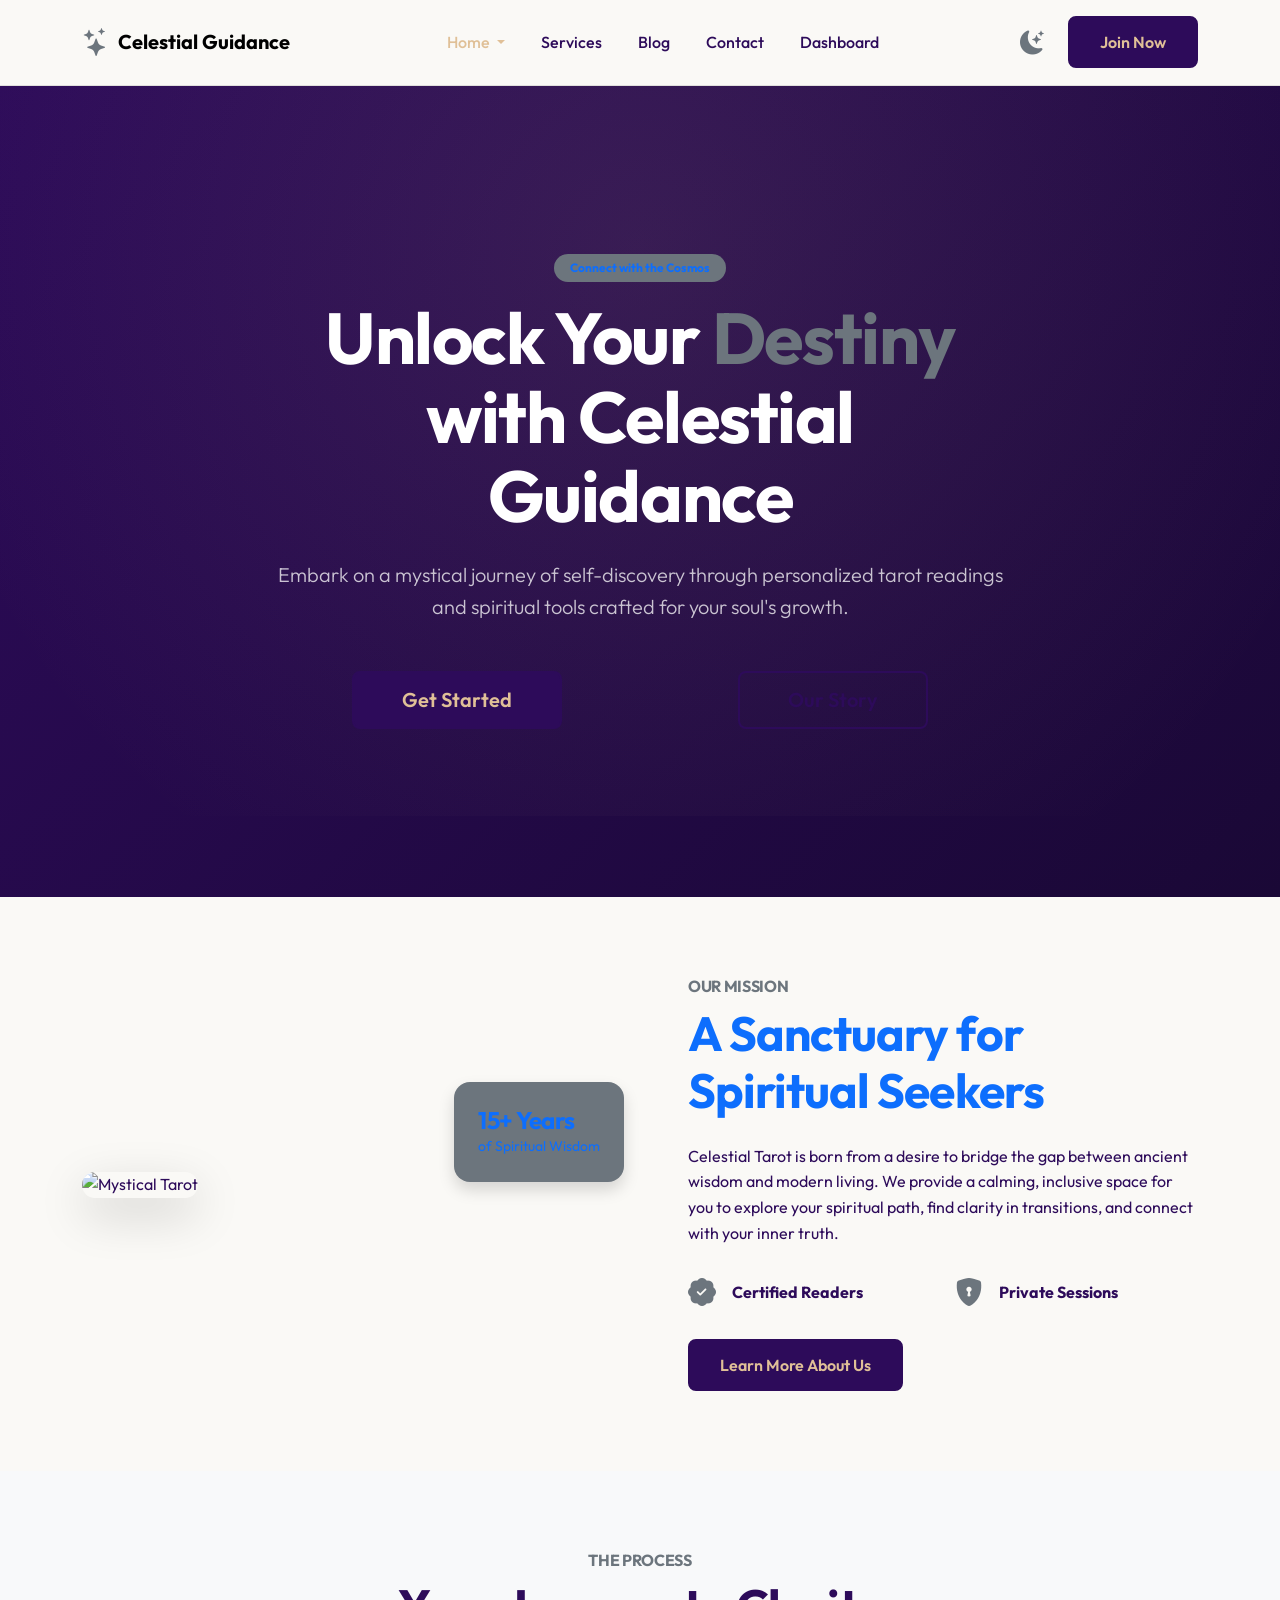
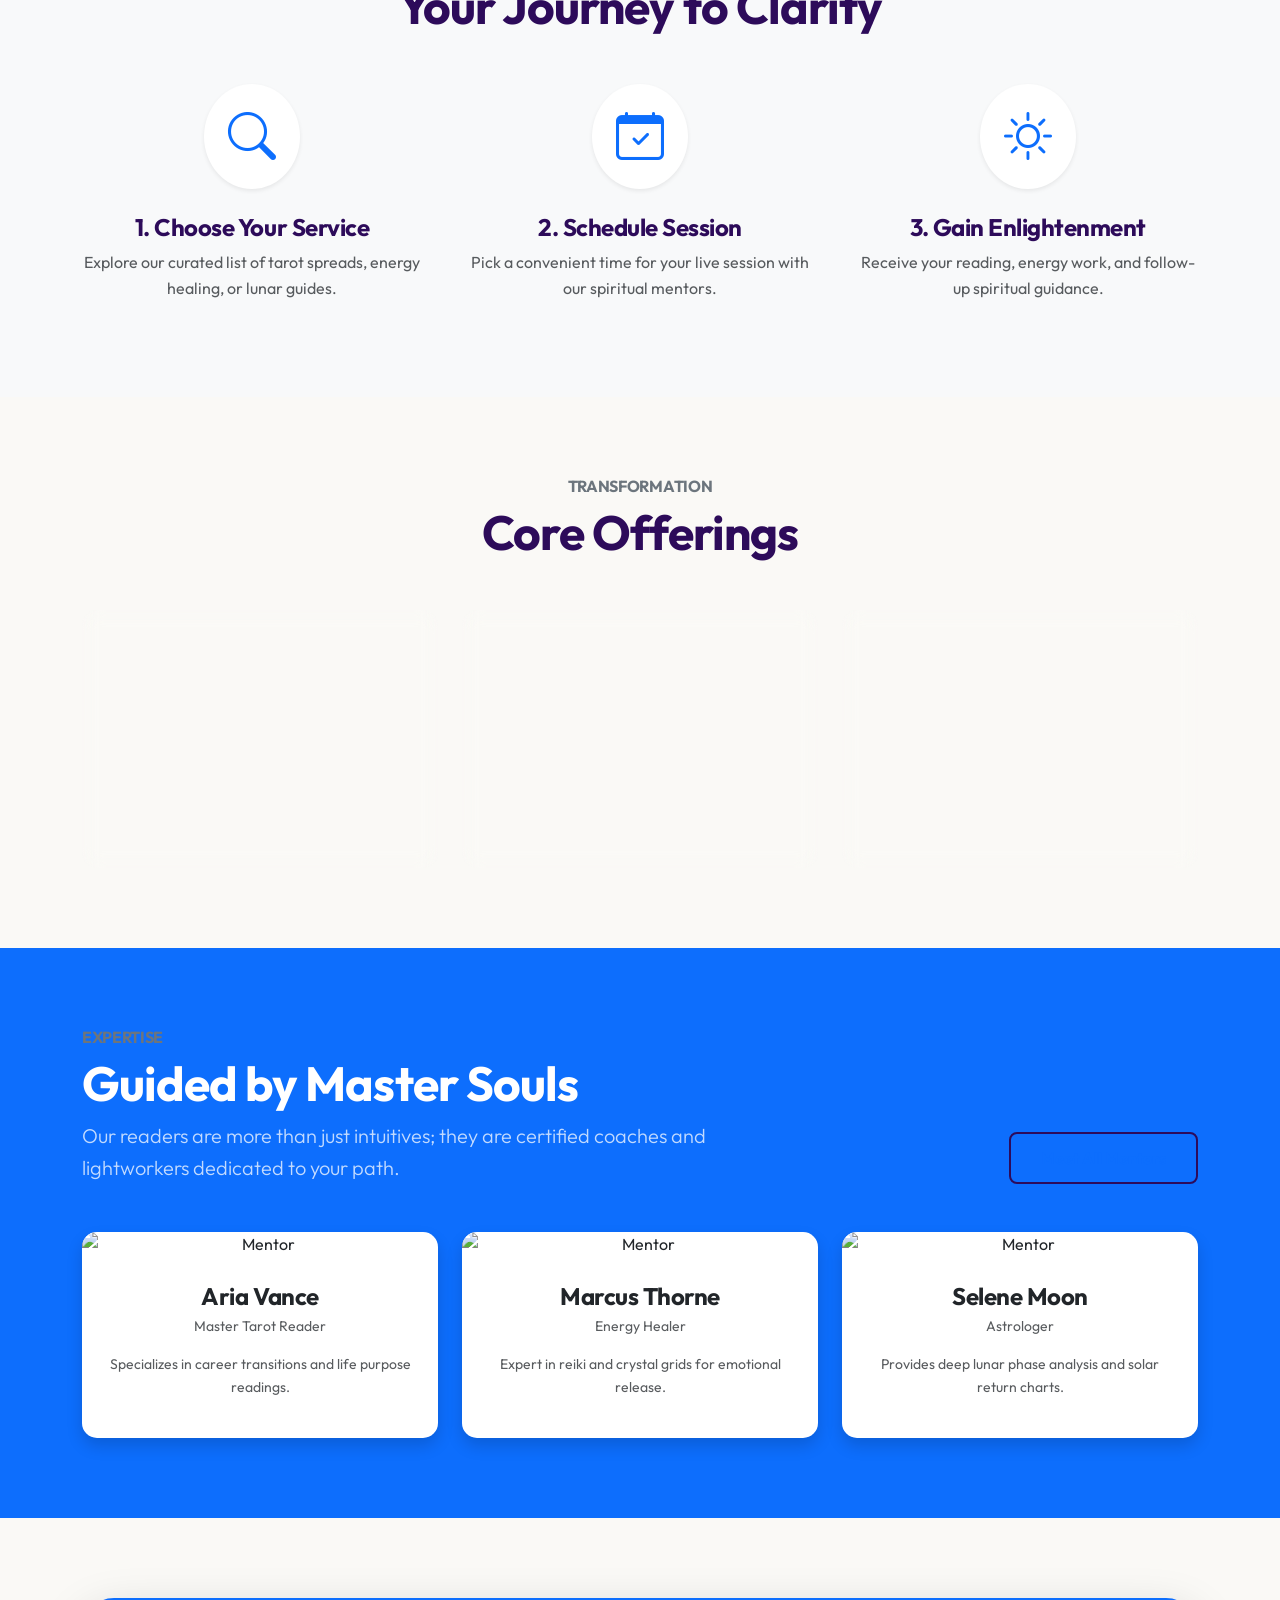
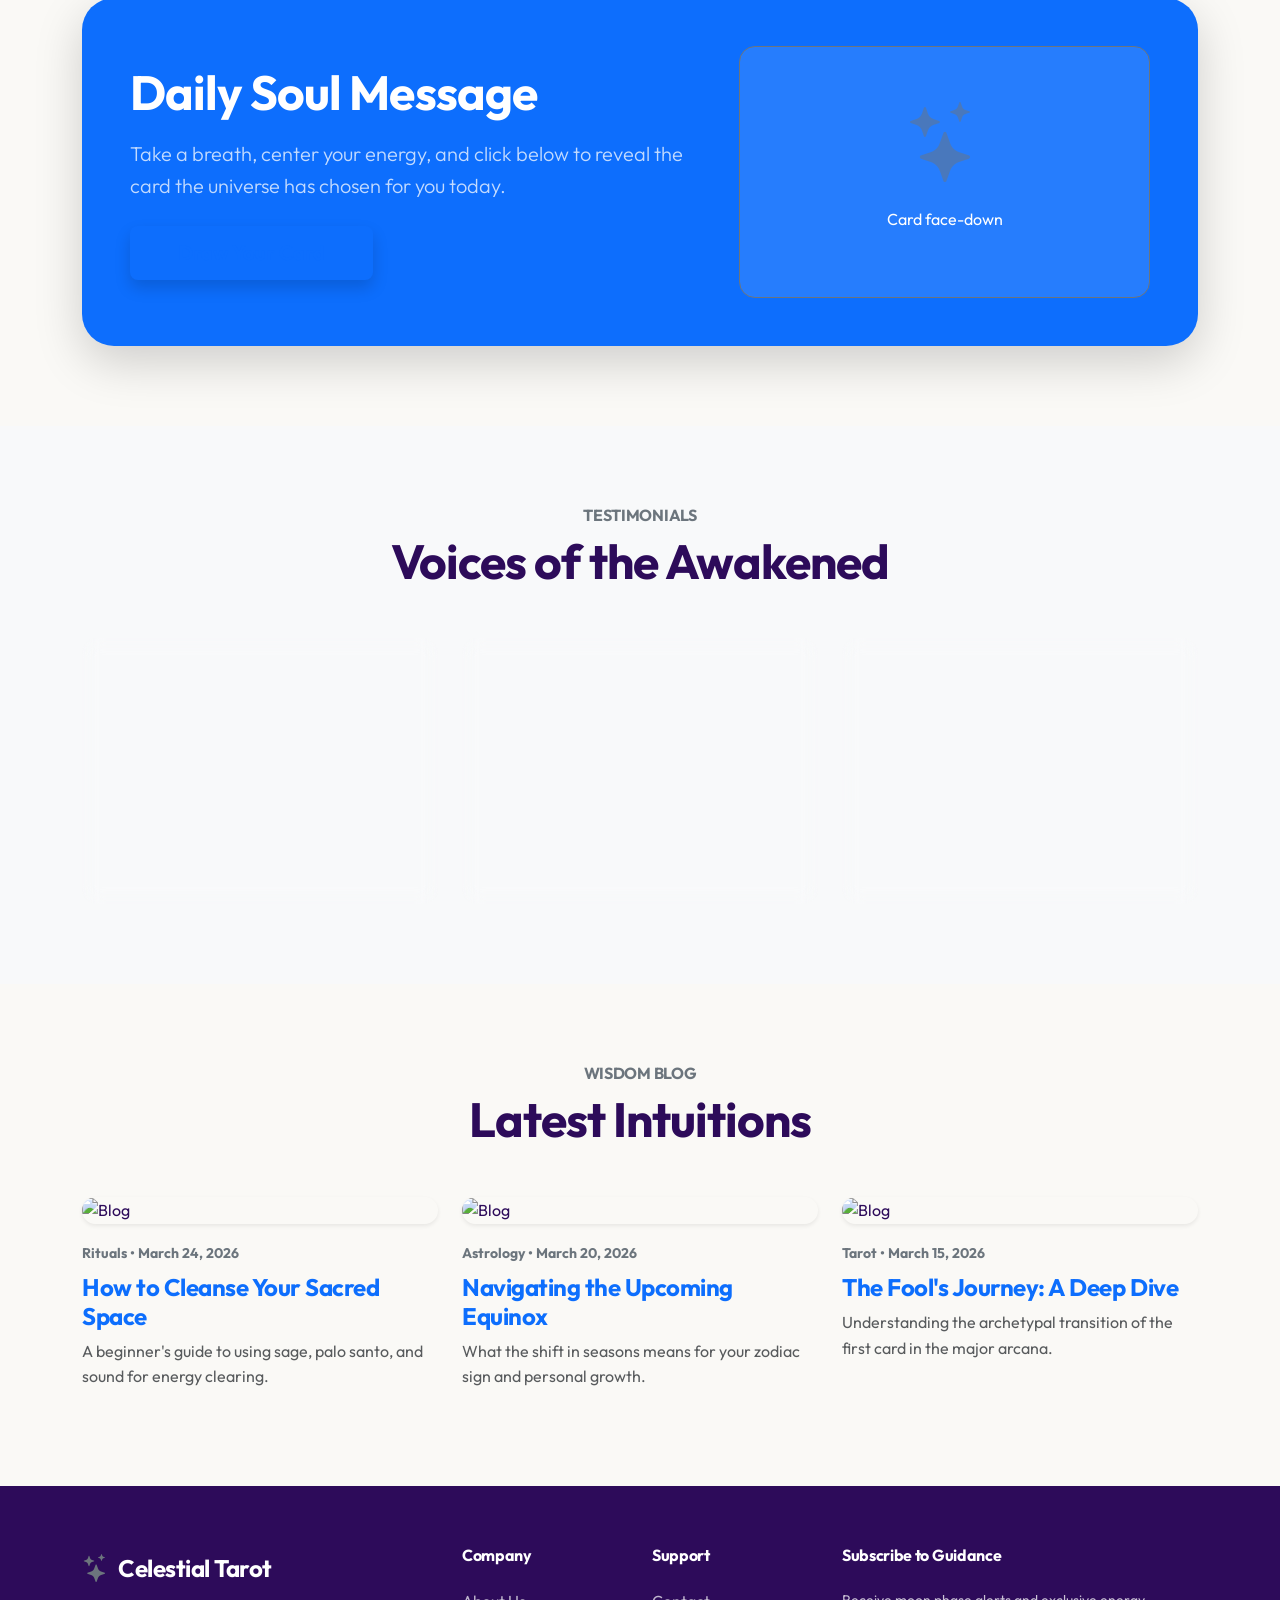
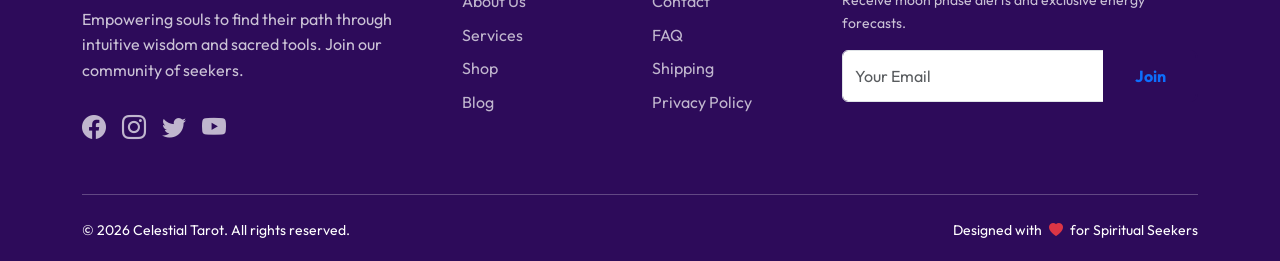
==== index.html @ 3e5c3dc2 "Create Contact and Blog pages with professional content and imagery; update global navigation" ====
<!DOCTYPE html>
<html lang="en">
<head>
    <meta charset="UTF-8">
    <meta name="viewport" content="width=device-width, initial-scale=1.0">
    <title>Tarot & Spiritual Guidance | Mystical Connection</title>
    <!-- Bootstrap 5 CSS -->
    <link href="https://cdn.jsdelivr.net/npm/bootstrap@5.3.0/dist/css/bootstrap.min.css" rel="stylesheet">
    <!-- Bootstrap Icons -->
    <link rel="stylesheet" href="https://cdn.jsdelivr.net/npm/bootstrap-icons@1.11.1/font/bootstrap-icons.css">
    <!-- Google Fonts -->
    <link href="https://fonts.googleapis.com/css2?family=Outfit:wght@300;400;600;700&display=swap" rel="stylesheet">
    <!-- Custom CSS -->
    <link rel="stylesheet" href="assets/css/style.css">
</head>
<body>

    <!-- Header / Navbar -->
    <nav class="navbar navbar-expand-lg sticky-top">
        <div class="container">
            <a class="navbar-brand d-flex align-items-center" href="index.html">
                <i class="bi bi-stars me-2 fs-3 text-secondary"></i>
                <span class="fw-bold">Celestial Guidance</span>
            </a>
            
            <div class="d-flex align-items-center d-lg-none">
                <div class="theme-toggle me-3" id="theme-toggle">
                    <i class="bi bi-moon-stars-fill text-secondary"></i>
                </div>
                <button class="navbar-toggler" type="button" data-bs-toggle="offcanvas" data-bs-target="#offcanvasNavbar">
                    <span class="navbar-toggler-icon"></span>
                </button>
            </div>

            <div class="collapse navbar-collapse" id="navbarNav">
                <ul class="navbar-nav mx-auto">
                    <li class="nav-item dropdown">
                        <a class="nav-link dropdown-toggle active" href="#" role="button" data-bs-toggle="dropdown" aria-expanded="false">
                            Home
                        </a>
                        <ul class="dropdown-menu border-0 shadow-sm glass-card">
                            <li><a class="dropdown-item" href="index.html">Classic Version</a></li>
                            <li><a class="dropdown-item" href="index2.html">Premium Version</a></li>
                        </ul>
                    </li>
                    <li class="nav-item"><a class="nav-link" href="services.html">Services</a></li>
                    <li class="nav-item"><a class="nav-link" href="blog.html">Blog</a></li>
                    <li class="nav-item"><a class="nav-link" href="contact.html">Contact</a></li>
                    <li class="nav-item"><a class="nav-link" href="dashboard.html">Dashboard</a></li>
                </ul>
                <div class="d-flex align-items-center">
                    <div class="theme-toggle me-4 d-none d-lg-block" id="theme-toggle-desktop">
                        <i class="bi bi-moon-stars-fill text-secondary"></i>
                    </div>
                    <a href="signup.html" class="btn btn-primary">Join Now</a>
                </div>
            </div>
        </div>
    </nav>

    <!-- Mobile Offcanvas Menu -->
    <div class="offcanvas offcanvas-end" tabindex="-1" id="offcanvasNavbar">
        <div class="offcanvas-header">
            <h5 class="offcanvas-title">Menu</h5>
            <button type="button" class="btn-close" data-bs-dismiss="offcanvas"></button>
        </div>
        <div class="offcanvas-body">
            <ul class="navbar-nav justify-content-end flex-grow-1 pe-3">
                <li class="nav-item dropdown">
                    <a class="nav-link dropdown-toggle active" href="#" role="button" data-bs-toggle="dropdown" aria-expanded="false">
                        Home
                    </a>
                    <ul class="dropdown-menu border-0 shadow-sm glass-card">
                        <li><a class="dropdown-item" href="index.html">Home 1 - Tarot</a></li>
                        <li><a class="dropdown-item" href="index2.html">Home 2 - Astrology</a></li>
                    </ul>
                </li>
                <li class="nav-item"><a class="nav-link" href="services.html">Services</a></li>
                <li class="nav-item"><a class="nav-link" href="#shop">Shop</a></li>
                <li class="nav-item"><a class="nav-link" href="#about">About</a></li>
                <li class="nav-item"><a class="nav-link" href="#contact">Contact</a></li>
            </ul>
            <div class="d-grid gap-2 mt-4">
                <a href="login.html" class="btn btn-outline-primary">Login</a>
                <a href="signup.html" class="btn btn-primary">Signup</a>
            </div>
        </div>
    </div>

    <!-- Hero Section -->
    <header class="hero-section d-flex align-items-center justify-content-center text-center">
        <div class="container py-5">
            <div class="row justify-content-center">
                <div class="col-lg-8 animate-fade-in">
                    <span class="badge bg-secondary text-primary mb-3 px-3 py-2 rounded-pill fw-bold">Connect with the Cosmos</span>
                    <h1 class="display-1 fw-bold mb-4">Unlock Your <span class="text-secondary">Destiny</span> with Celestial Guidance</h1>
                    <p class="lead mb-5 opacity-75">Embark on a mystical journey of self-discovery through personalized tarot readings and spiritual tools crafted for your soul's growth.</p>
                    <div class="d-flex justify-content-center gap-3">
                        <a href="services.html" class="btn btn-primary btn-lg px-5">Get Started</a>
                        <a href="#about" class="btn btn-secondary btn-lg px-5">Our Story</a>
                    </div>
                </div>
            </div>
        </div>
    </header>

    <!-- About Section -->
    <section class="section-padding" id="about">
        <div class="container">
            <div class="row align-items-center">
                <div class="col-lg-6 mb-4 mb-lg-0 position-relative">
                    <img src="https://images.unsplash.com/photo-1590076215667-873d3950b7fd?q=80&w=1000&auto=format&fit=crop" class="img-fluid rounded-4 shadow-lg" alt="Mystical Tarot">
                    <div class="position-absolute bottom-0 end-0 bg-secondary p-4 rounded-4 m-3 shadow d-none d-md-block text-primary">
                        <h4 class="fw-bold mb-0">15+ Years</h4>
                        <p class="small mb-0">of Spiritual Wisdom</p>
                    </div>
                </div>
                <div class="col-lg-6 ps-lg-5">
                    <h6 class="text-secondary fw-bold text-uppercase mb-2">Our Mission</h6>
                    <h2 class="display-5 fw-bold mb-4 text-primary">A Sanctuary for Spiritual Seekers</h2>
                    <p class="mb-4">Celestial Tarot is born from a desire to bridge the gap between ancient wisdom and modern living. We provide a calming, inclusive space for you to explore your spiritual path, find clarity in transitions, and connect with your inner truth.</p>
                    <div class="row g-4 mb-4">
                        <div class="col-6">
                            <div class="d-flex align-items-center">
                                <i class="bi bi-patch-check-fill text-secondary fs-3 me-3"></i>
                                <span class="fw-bold">Certified Readers</span>
                            </div>
                        </div>
                        <div class="col-6">
                            <div class="d-flex align-items-center">
                                <i class="bi bi-shield-lock-fill text-secondary fs-3 me-3"></i>
                                <span class="fw-bold">Private Sessions</span>
                            </div>
                        </div>
                    </div>
                    <a href="#about" class="btn btn-primary">Learn More About Us</a>
                </div>
            </div>
        </div>
    </section>

    <!-- How It Works Section -->
    <section class="section-padding bg-light">
        <div class="container">
            <div class="text-center mb-5">
                <h6 class="text-secondary fw-bold text-uppercase mb-2">The Process</h6>
                <h2 class="display-5 fw-bold">Your Journey to Clarity</h2>
            </div>
            <div class="row g-5">
                <div class="col-md-4 text-center">
                    <div class="mb-4 d-inline-block p-4 bg-white rounded-circle shadow-sm">
                        <i class="bi bi-search display-5 text-primary"></i>
                    </div>
                    <h4 class="fw-bold">1. Choose Your Service</h4>
                    <p class="text-muted">Explore our curated list of tarot spreads, energy healing, or lunar guides.</p>
                </div>
                <div class="col-md-4 text-center">
                    <div class="mb-4 d-inline-block p-4 bg-white rounded-circle shadow-sm">
                        <i class="bi bi-calendar-check display-5 text-primary"></i>
                    </div>
                    <h4 class="fw-bold">2. Schedule Session</h4>
                    <p class="text-muted">Pick a convenient time for your live session with our spiritual mentors.</p>
                </div>
                <div class="col-md-4 text-center">
                    <div class="mb-4 d-inline-block p-4 bg-white rounded-circle shadow-sm">
                        <i class="bi bi-brightness-high display-5 text-primary"></i>
                    </div>
                    <h4 class="fw-bold">3. Gain Enlightenment</h4>
                    <p class="text-muted">Receive your reading, energy work, and follow-up spiritual guidance.</p>
                </div>
            </div>
        </div>
    </section>

    <!-- Service Highlights -->
    <section class="section-padding">
        <div class="container text-center">
            <h6 class="text-secondary fw-bold text-uppercase mb-2">Transformation</h6>
            <h2 class="display-5 fw-bold mb-5">Core Offerings</h2>
            <div class="row g-4 text-start">
                <div class="col-md-4">
                    <div class="card h-100 p-4 border-0 shadow-sm glass-card">
                        <i class="bi bi-journal-text fs-1 text-secondary mb-3"></i>
                        <h4 class="fw-bold">Intuitive Tarot</h4>
                        <p class="opacity-75">Connect with your subconscious through card archetypes and intuitive hits.</p>
                        <a href="services.html" class="text-primary fw-bold text-decoration-none mt-auto">Book Now <i class="bi bi-arrow-right"></i></a>
                    </div>
                </div>
                <div class="col-md-4">
                    <div class="card h-100 p-4 border-0 shadow-sm glass-card">
                        <i class="bi bi-lightning-charge fs-1 text-secondary mb-3"></i>
                        <h4 class="fw-bold">Energy Healing</h4>
                        <p class="opacity-75">Restore balance and harmony to your aura with remote reiki and healing.</p>
                        <a href="services.html" class="text-primary fw-bold text-decoration-none mt-auto">Explore <i class="bi bi-arrow-right"></i></a>
                    </div>
                </div>
                <div class="col-md-4">
                    <div class="card h-100 p-4 border-0 shadow-sm glass-card">
                        <i class="bi bi-moon fs-1 text-secondary mb-3"></i>
                        <h4 class="fw-bold">Lunar Guides</h4>
                        <p class="opacity-75">Align your actions with moon phases for optimal growth and manifestation.</p>
                        <a href="services.html" class="text-primary fw-bold text-decoration-none mt-auto">View Guides <i class="bi bi-arrow-right"></i></a>
                    </div>
                </div>
            </div>
        </div>
    </section>

    <!-- Meet Our Mentors -->
    <section class="section-padding bg-primary text-white">
        <div class="container">
            <div class="row align-items-end mb-5">
                <div class="col-lg-7">
                    <h6 class="text-secondary fw-bold text-uppercase mb-2">Expertise</h6>
                    <h2 class="display-5 fw-bold">Guided by Master Souls</h2>
                    <p class="lead opacity-75 mb-0">Our readers are more than just intuitives; they are certified coaches and lightworkers dedicated to your path.</p>
                </div>
                <div class="col-lg-5 text-lg-end mt-3">
                    <a href="services.html" class="btn btn-secondary text-primary fw-bold">Meet All Mentors</a>
                </div>
            </div>
            <div class="row g-4 text-primary">
                <div class="col-md-4">
                    <div class="card bg-white p-0 border-0 overflow-hidden text-center h-100 shadow">
                        <img src="https://images.unsplash.com/photo-1544005313-94ddf0286df2?q=80&w=400&auto=format&fit=crop" class="card-img-top" alt="Mentor">
                        <div class="card-body p-4">
                            <h4 class="fw-bold mb-1">Aria Vance</h4>
                            <p class="text-muted small">Master Tarot Reader</p>
                            <p class="small opacity-75">Specializes in career transitions and life purpose readings.</p>
                        </div>
                    </div>
                </div>
                <div class="col-md-4">
                    <div class="card bg-white p-0 border-0 overflow-hidden text-center h-100 shadow">
                        <img src="https://images.unsplash.com/photo-1547425260-76bcadfb4f2c?q=80&w=400&auto=format&fit=crop" class="card-img-top" alt="Mentor">
                        <div class="card-body p-4">
                            <h4 class="fw-bold mb-1">Marcus Thorne</h4>
                            <p class="text-muted small">Energy Healer</p>
                            <p class="small opacity-75">Expert in reiki and crystal grids for emotional release.</p>
                        </div>
                    </div>
                </div>
                <div class="col-md-4">
                    <div class="card bg-white p-0 border-0 overflow-hidden text-center h-100 shadow">
                        <img src="https://images.unsplash.com/photo-1554151228-14d9def656e4?q=80&w=400&auto=format&fit=crop" class="card-img-top" alt="Mentor">
                        <div class="card-body p-4">
                            <h4 class="fw-bold mb-1">Selene Moon</h4>
                            <p class="text-muted small">Astrologer</p>
                            <p class="small opacity-75">Provides deep lunar phase analysis and solar return charts.</p>
                        </div>
                    </div>
                </div>
            </div>
        </div>
    </section>

    <!-- Quick Tool -->
    <section class="section-padding">
        <div class="container">
            <div class="card bg-primary text-white border-0 rounded-5 overflow-hidden shadow-lg position-relative">
                <div class="p-5" style="position: relative; z-index: 2;">
                    <div class="row align-items-center">
                        <div class="col-lg-7">
                            <h2 class="display-5 fw-bold mb-3">Daily Soul Message</h2>
                            <p class="lead mb-4 opacity-75">Take a breath, center your energy, and click below to reveal the card the universe has chosen for you today.</p>
                            <button class="btn btn-secondary btn-lg px-5 text-primary border-0 shadow fw-bold">Draw Your Card</button>
                        </div>
                        <div class="col-lg-5 text-center mt-5 mt-lg-0">
                            <div class="p-5 border border-secondary border-dashed rounded-4 bg-white bg-opacity-10">
                                <i class="bi bi-stars display-1 text-secondary opacity-50 pulse-animation"></i>
                                <p class="mt-3">Card face-down</p>
                            </div>
                        </div>
                    </div>
                </div>
            </div>
        </div>
    </section>

    <!-- Testimonials -->
    <section class="section-padding bg-light">
        <div class="container">
            <div class="text-center mb-5">
                <h6 class="text-secondary fw-bold text-uppercase mb-2">Testimonials</h6>
                <h2 class="display-5 fw-bold">Voices of the Awakened</h2>
            </div>
            <div class="row g-4 text-primary">
                <div class="col-md-4">
                    <div class="card p-4 h-100 text-center border-0 shadow-sm glass-card">
                        <div class="mb-3 text-secondary">
                            <i class="bi bi-star-fill"></i><i class="bi bi-star-fill"></i><i class="bi bi-star-fill"></i><i class="bi bi-star-fill"></i><i class="bi bi-star-fill"></i>
                        </div>
                        <p class="fst-italic opacity-75">"The reading I received was incredibly accurate and gave me the peace of mind I desperately needed. Highly recommended!"</p>
                        <h6 class="fw-bold mt-3 mb-0">Sarah J.</h6>
                        <span class="small opacity-50">Verified Seeker</span>
                    </div>
                </div>
                <div class="col-md-4">
                    <div class="card p-4 h-100 text-center border-0 shadow-sm glass-card">
                        <div class="mb-3 text-secondary">
                            <i class="bi bi-star-fill"></i><i class="bi bi-star-fill"></i><i class="bi bi-star-fill"></i><i class="bi bi-star-fill"></i><i class="bi bi-star-fill"></i>
                        </div>
                        <p class="fst-italic opacity-75">"The lunar guides have become a cornerstone of my monthly practice. They bring so much clarity and intention."</p>
                        <h6 class="fw-bold mt-3 mb-0">Michael D.</h6>
                        <span class="small opacity-50">Ritual Member</span>
                    </div>
                </div>
                <div class="col-md-4">
                    <div class="card p-4 h-100 text-center border-0 shadow-sm glass-card">
                        <div class="mb-3 text-secondary">
                            <i class="bi bi-star-fill"></i><i class="bi bi-star-fill"></i><i class="bi bi-star-fill"></i><i class="bi bi-star-fill"></i><i class="bi bi-star-fill"></i>
                        </div>
                        <p class="fst-italic opacity-75">"Beautiful spiritual tools and even more beautiful guidance. This site is a true gem for anyone on a spiritual path."</p>
                        <h6 class="fw-bold mt-3 mb-0">Elena R.</h6>
                        <span class="small opacity-50">Healer</span>
                    </div>
                </div>
            </div>
        </div>
    </section>

    <!-- Spiritual Blog Preview -->
    <section class="section-padding" id="blog">
        <div class="container">
            <div class="text-center mb-5">
                <h6 class="text-secondary fw-bold text-uppercase mb-2">Wisdom Blog</h6>
                <h2 class="display-5 fw-bold">Latest Intuitions</h2>
            </div>
            <div class="row g-4">
                <div class="col-lg-4">
                    <article class="h-100">
                        <div class="mb-3 overflow-hidden rounded-4 shadow-sm">
                            <img src="https://images.unsplash.com/photo-1515023115689-589c33041d3c?q=80&w=400&auto=format&fit=crop" class="img-fluid hover-zoom" alt="Blog">
                        </div>
                        <span class="text-secondary small fw-bold">Rituals • March 24, 2026</span>
                        <h4 class="fw-bold mt-2"><a href="#" class="text-primary text-decoration-none">How to Cleanse Your Sacred Space</a></h4>
                        <p class="text-muted">A beginner's guide to using sage, palo santo, and sound for energy clearing.</p>
                    </article>
                </div>
                <div class="col-lg-4">
                    <article class="h-100">
                        <div class="mb-3 overflow-hidden rounded-4 shadow-sm">
                            <img src="https://images.unsplash.com/photo-1542127201395-535359b85c2c?q=80&w=400&auto=format&fit=crop" class="img-fluid hover-zoom" alt="Blog">
                        </div>
                        <span class="text-secondary small fw-bold">Astrology • March 20, 2026</span>
                        <h4 class="fw-bold mt-2"><a href="#" class="text-primary text-decoration-none">Navigating the Upcoming Equinox</a></h4>
                        <p class="text-muted">What the shift in seasons means for your zodiac sign and personal growth.</p>
                    </article>
                </div>
                <div class="col-lg-4">
                    <article class="h-100">
                        <div class="mb-3 overflow-hidden rounded-4 shadow-sm">
                            <img src="https://images.unsplash.com/photo-1506126613408-eca07ce68773?q=80&w=400&auto=format&fit=crop" class="img-fluid hover-zoom" alt="Blog">
                        </div>
                        <span class="text-secondary small fw-bold">Tarot • March 15, 2026</span>
                        <h4 class="fw-bold mt-2"><a href="#" class="text-primary text-decoration-none">The Fool's Journey: A Deep Dive</a></h4>
                        <p class="text-muted">Understanding the archetypal transition of the first card in the major arcana.</p>
                    </article>
                </div>
            </div>
        </div>
    </section>

    <!-- Footer -->
    <footer class="footer">
        <div class="container">
            <div class="row g-4">
                <div class="col-lg-4">
                    <div class="d-flex align-items-center mb-3">
                        <i class="bi bi-stars fs-3 text-secondary me-2"></i>
                        <h4 class="fw-bold mb-0">Celestial Tarot</h4>
                    </div>
                    <p class="opacity-75 mb-4">Empowering souls to find their path through intuitive wisdom and sacred tools. Join our community of seekers.</p>
                    <div class="d-flex gap-3">
                        <a href="#"><i class="bi bi-facebook fs-4"></i></a>
                        <a href="#"><i class="bi bi-instagram fs-4"></i></a>
                        <a href="#"><i class="bi bi-twitter fs-4"></i></a>
                        <a href="#"><i class="bi bi-youtube fs-4"></i></a>
                    </div>
                </div>
                <div class="col-md-2">
                    <h6 class="fw-bold mb-4">Company</h6>
                    <ul class="list-unstyled">
                        <li class="mb-2"><a href="#about">About Us</a></li>
                        <li class="mb-2"><a href="services.html">Services</a></li>
                        <li class="mb-2"><a href="#shop">Shop</a></li>
                        <li class="mb-2"><a href="#">Blog</a></li>
                    </ul>
                </div>
                <div class="col-md-2">
                    <h6 class="fw-bold mb-4">Support</h6>
                    <ul class="list-unstyled">
                        <li class="mb-2"><a href="#">Contact</a></li>
                        <li class="mb-2"><a href="#">FAQ</a></li>
                        <li class="mb-2"><a href="#">Shipping</a></li>
                        <li class="mb-2"><a href="#">Privacy Policy</a></li>
                    </ul>
                </div>
                <div class="col-lg-4">
                    <h6 class="fw-bold mb-4">Subscribe to Guidance</h6>
                    <p class="small opacity-75">Receive moon phase alerts and exclusive energy forecasts.</p>
                    <form class="mt-3">
                        <div class="input-group mb-3">
                            <input type="email" class="form-control" placeholder="Your Email">
                            <button class="btn btn-secondary text-primary fw-bold" type="button">Join</button>
                        </div>
                    </form>
                </div>
            </div>
            <hr class="mt-5 mb-4 opacity-10">
            <div class="row align-items-center">
                <div class="col-md-6 text-center text-md-start">
                    <p class="small mb-0">&copy; 2026 Celestial Tarot. All rights reserved.</p>
                </div>
                <div class="col-md-6 text-center text-md-end mt-3 mt-md-0">
                    <p class="small mb-0">Designed with <i class="bi bi-heart-fill text-danger mx-1"></i> for Spiritual Seekers</p>
                </div>
            </div>
        </div>
    </footer>

    <!-- Back to top -->
    <div id="back-to-top" class="back-to-top">
        <i class="bi bi-arrow-up"></i>
    </div>

    <!-- Bootstrap 5 JS Bundle -->
    <script src="https://cdn.jsdelivr.net/npm/bootstrap@5.3.0/dist/js/bootstrap.bundle.min.js"></script>
    <!-- Custom JS -->
    <script src="assets/js/main.js"></script>
    <script>
        // Specific toggle for desktop (sync with main.js logic)
        document.getElementById('theme-toggle-desktop').addEventListener('click', () => {
            document.getElementById('theme-toggle').click();
        });
    </script>
</body>
</html>
---- assets/css/style.css ----
:root {
    --primary-color: #2D0B5A;
    --secondary-color: #E0C097;
    --tertiary-color: #FAF9F6;
    --text-color: #2D0B5A;
    --bg-color: #FAF9F6;
    --card-bg: #FFFFFF;
    --transition: all 0.3s ease;
}

[data-theme="dark"] {
    --primary-color: #E0C097;
    --secondary-color: #121212; /* Dark Mode: Dark grey/black background */
    --tertiary-color: #1E1E1E;
    --text-color: #FAF9F6;
    --bg-color: #121212;
    --card-bg: #1E1E1E;
}

body {
    font-family: 'Outfit', sans-serif;
    background-color: var(--bg-color);
    color: var(--text-color);
    transition: var(--transition);
    overflow-x: hidden;
    line-height: 1.6;
}

h1, h2, h3, h4, h5, h6 {
    font-weight: 700;
    letter-spacing: -0.02em;
}

.glass-card {
    background: rgba(255, 255, 255, 0.7);
    backdrop-filter: blur(10px);
    border: 1px solid rgba(255, 255, 255, 0.2);
    box-shadow: 0 8px 32px 0 rgba(31, 38, 135, 0.07);
}

[data-theme="dark"] .glass-card {
    background: rgba(45, 11, 90, 0.7);
    border: 1px solid rgba(255, 255, 255, 0.1);
}

.btn-primary {
    background: var(--primary-color);
    border: 2px solid var(--primary-color);
    color: var(--secondary-color);
    padding: 12px 30px;
    border-radius: 8px; /* Consistent shape */
    font-weight: 600;
    transition: var(--transition);
    display: inline-flex;
    align-items: center;
    justify-content: center;
}

.btn-primary:hover {
    background: transparent;
    color: var(--primary-color);
    transform: translateY(-2px);
}

.btn-secondary {
    background: transparent;
    border: 2px solid var(--primary-color);
    color: var(--primary-color);
    padding: 12px 30px;
    border-radius: 8px;
    font-weight: 600;
    transition: var(--transition);
    display: inline-flex;
    align-items: center;
    justify-content: center;
}

.btn-secondary:hover {
    background: var(--primary-color);
    color: var(--secondary-color);
    transform: translateY(-2px);
}

.btn-outline-primary {
    color: var(--primary-color);
    border-color: var(--primary-color);
    padding: 10px 25px;
    border-radius: 50px;
    font-weight: 600;
}

.btn-outline-primary:hover {
    background-color: var(--primary-color);
    color: var(--secondary-color);
}

.navbar {
    background-color: var(--bg-color);
    border-bottom: 1px solid rgba(0,0,0,0.1);
    padding: 15px 0;
}

[data-theme="dark"] .navbar {
    border-bottom: 1px solid rgba(255,255,255,0.1);
}

.nav-link {
    color: var(--text-color) !important;
    font-weight: 500;
    margin: 0 10px;
}

.nav-link:hover, .nav-link.active {
    color: var(--secondary-color) !important;
}

.dropdown-menu {
    border-radius: 12px;
    padding: 10px;
    margin-top: 10px;
}

.dropdown-item {
    color: var(--text-color);
    font-weight: 500;
    border-radius: 8px;
    padding: 8px 20px;
    transition: var(--transition);
}

.dropdown-item:hover {
    background-color: var(--secondary-color);
    color: var(--primary-color);
}

.hero-section {
    padding: 120px 0;
    background: linear-gradient(135deg, var(--primary-color) 0%, #1A0836 100%);
    color: #FFFFFF;
    position: relative;
    overflow: hidden;
}

.hero-section::before {
    content: '';
    position: absolute;
    top: -50%;
    left: -20%;
    width: 140%;
    height: 140%;
    background: radial-gradient(circle, rgba(224, 192, 151, 0.1) 0%, transparent 70%);
    z-index: 0;
}

.hero-section .container {
    position: relative;
    z-index: 1;
}

.hero-section h1 {
    font-size: clamp(2.5rem, 8vw, 4.5rem);
    margin-bottom: 25px;
    line-height: 1.1;
}

.section-padding {
    padding: 100px 0;
}

.card {
    background-color: var(--card-bg);
    border: none;
    border-radius: 15px;
    box-shadow: 0 10px 30px rgba(0,0,0,0.05);
    transition: var(--transition);
}

.card:hover {
    transform: translateY(-10px);
}

.footer {
    background-color: var(--primary-color);
    color: #FFFFFF;
    padding: 60px 0 20px;
}

.footer a {
    color: rgba(255,255,255,0.7);
    text-decoration: none;
    transition: var(--transition);
}

.footer a:hover {
    color: var(--secondary-color);
}

.theme-toggle {
    cursor: pointer;
    font-size: 1.5rem;
}

.back-to-top {
    position: fixed;
    bottom: 30px;
    right: 30px;
    background-color: var(--secondary-color);
    color: var(--primary-color);
    width: 50px;
    height: 50px;
    border-radius: 50%;
    display: flex;
    align-items: center;
    justify-content: center;
    font-size: 1.5rem;
    cursor: pointer;
    box-shadow: 0 5px 15px rgba(0,0,0,0.2);
    z-index: 1000;
    display: none;
}

/* RTL Support */
[dir="rtl"] {
    text-align: right;
}

[dir="rtl"] .ms-auto {
    margin-right: auto !important;
    margin-left: 0 !important;
}

.theme-toggle i, .rtl-toggle i {
    width: 24px;
    height: 24px;
    display: flex;
    align-items: center;
    justify-content: center;
}

/* Spacing Fixes */
.section-padding {
    padding: 80px 0;
}

footer {
    margin-top: 0;
}

/* Alignment Helper */
.text-center .btn {
    margin-left: auto;
    margin-right: auto;
}

/* Authentication Special Styles */
.auth-card .form-control {
    border-radius: 8px;
    height: 50px;
}

.auth-card .btn {
    height: 50px;
    width: 100%;
}

.password-wrapper {
    position: relative;
}

.password-toggle {
    position: absolute;
    right: 15px;
    top: 50%;
    transform: translateY(-50%);
    cursor: pointer;
    color: var(--text-color);
    opacity: 0.6;
}

/* Dashboard Sidebar */
.sidebar .nav-link {
    border-radius: 8px;
    margin-bottom: 8px;
}

.sidebar .nav-link.active {
    background-color: var(--secondary-color);
    color: var(--primary-color);
}
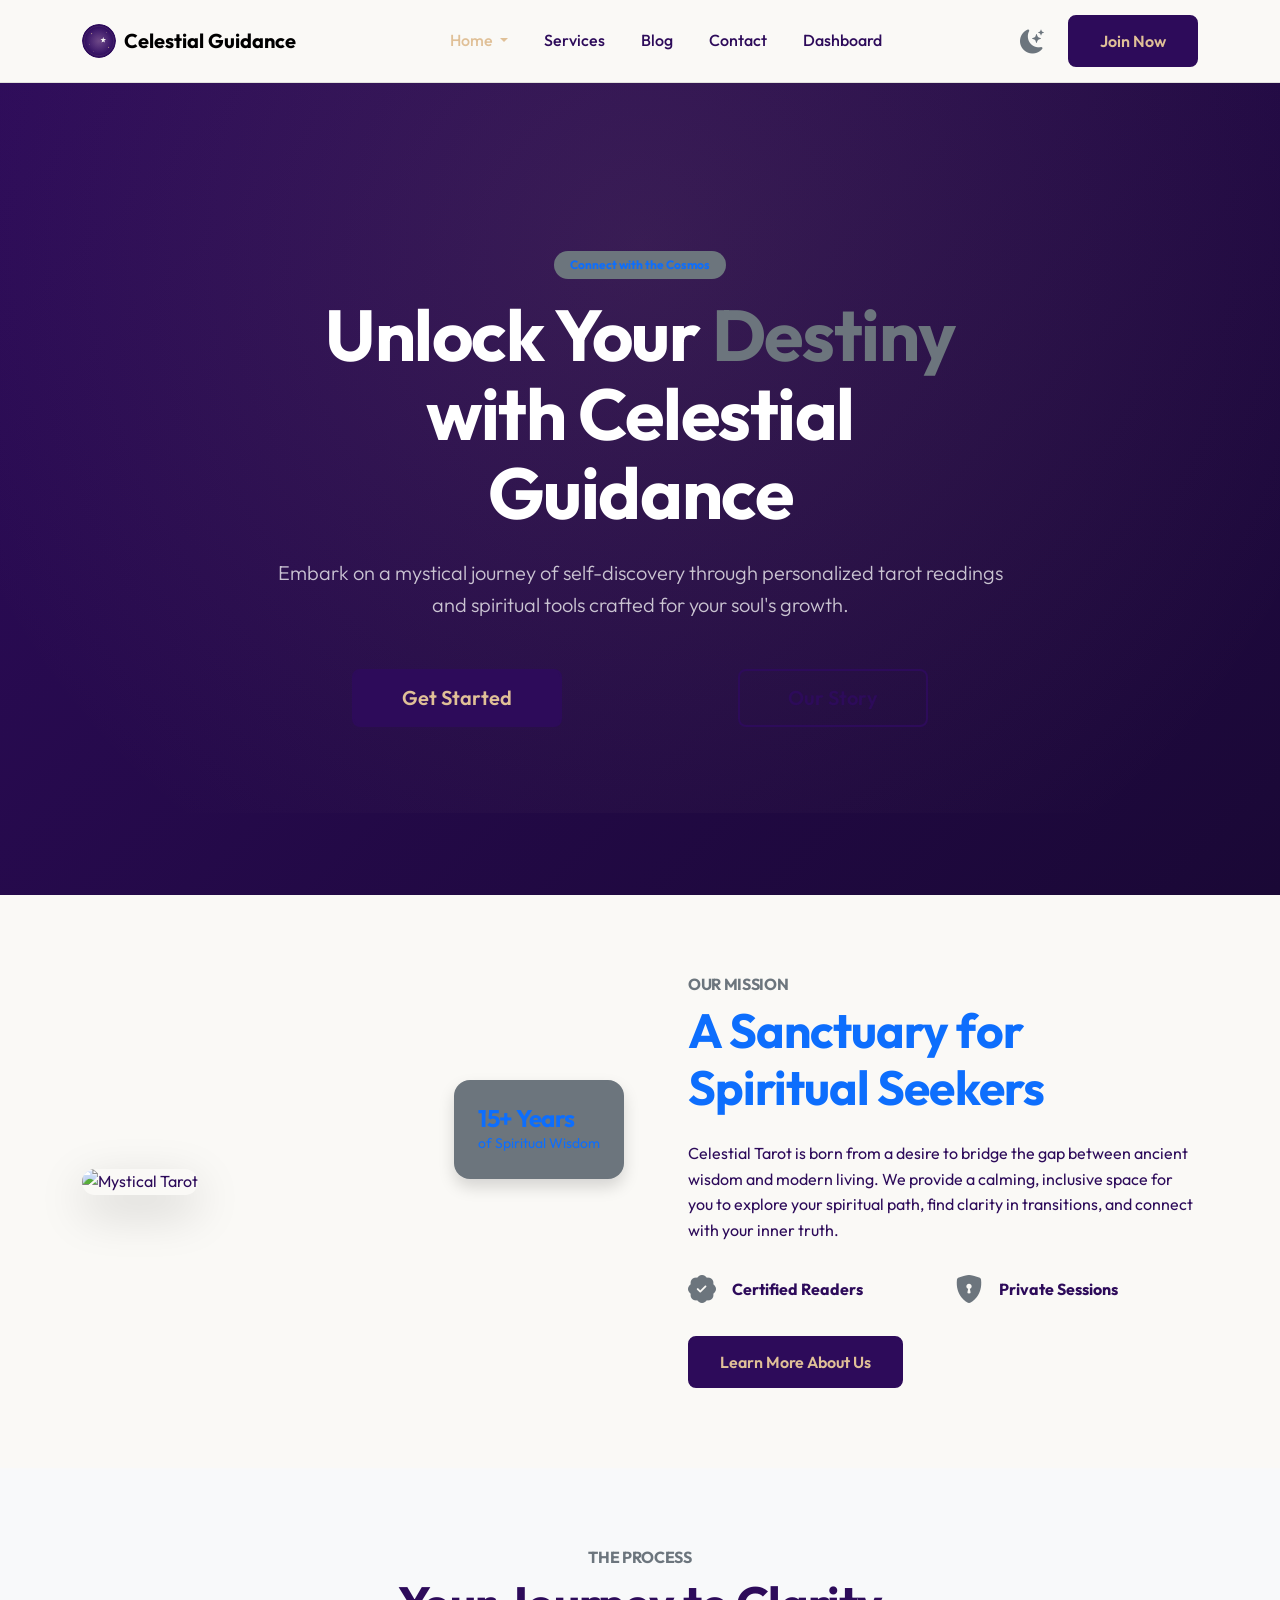
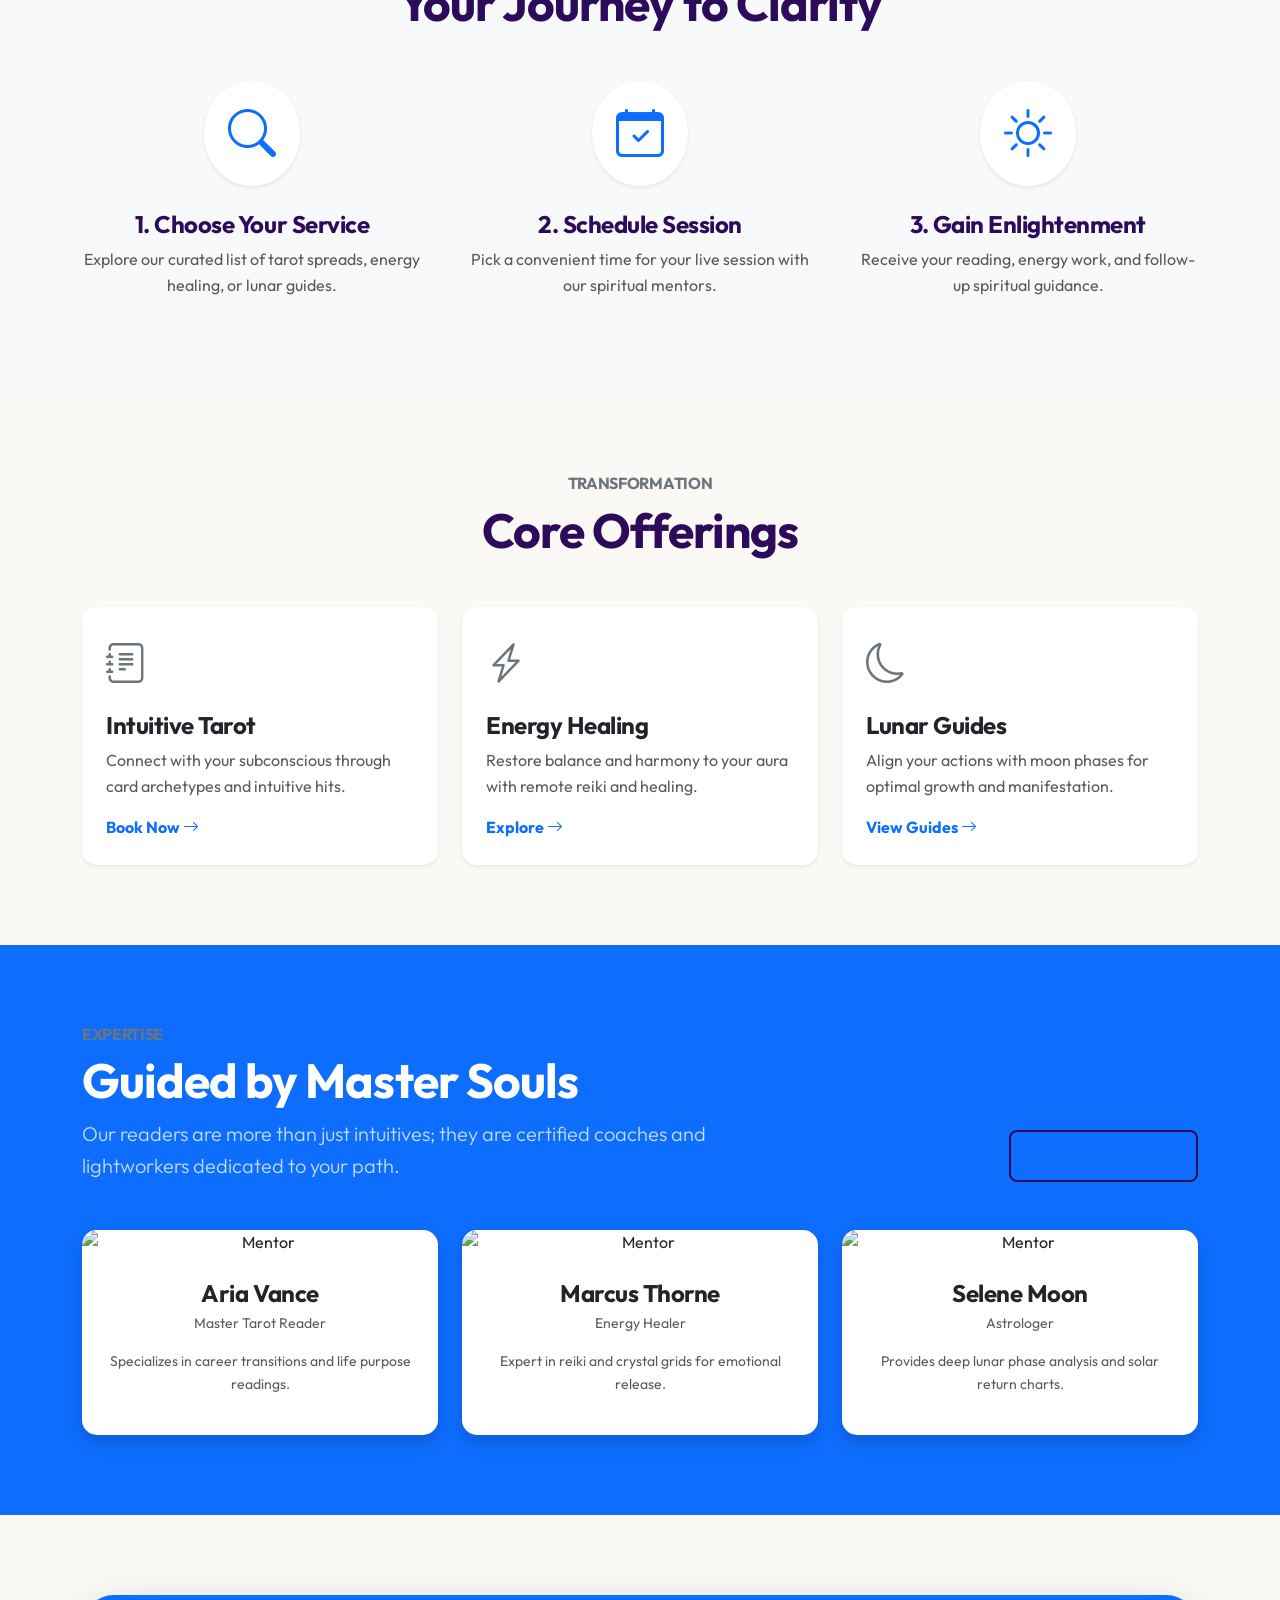
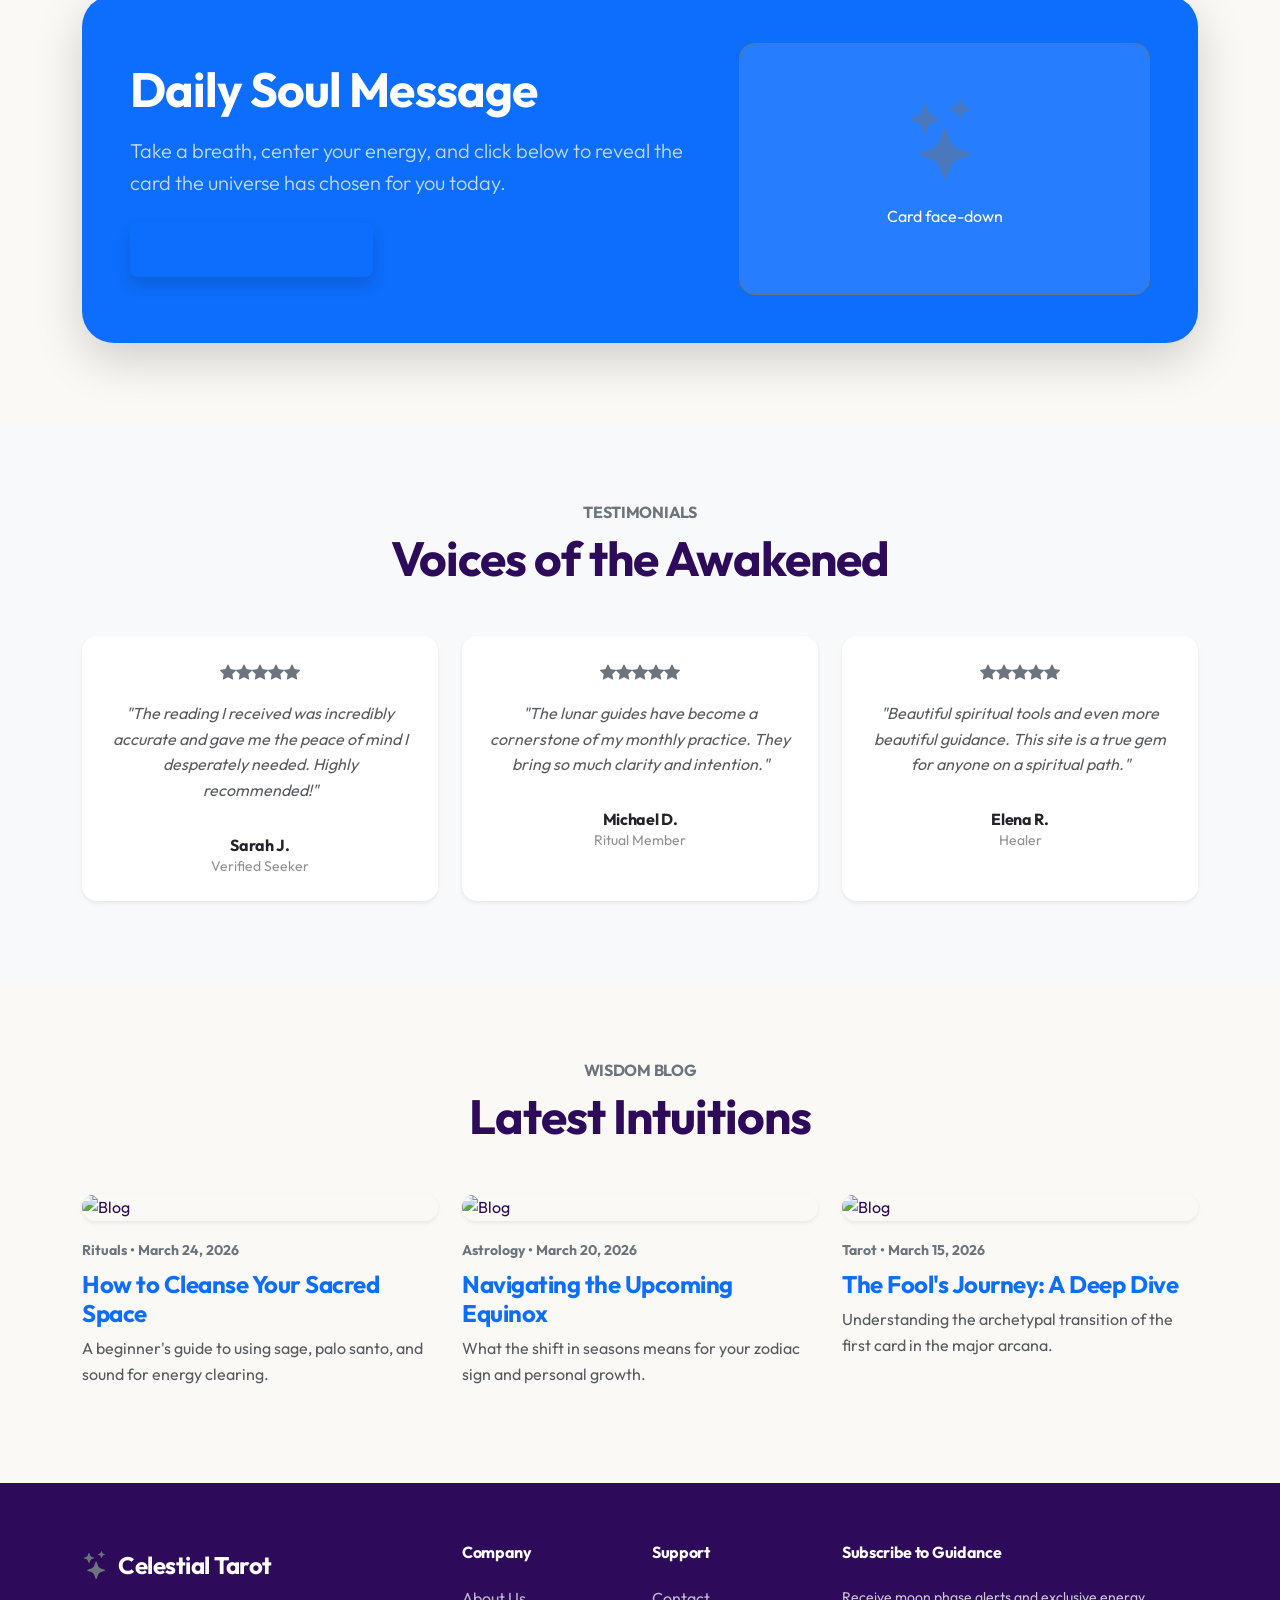
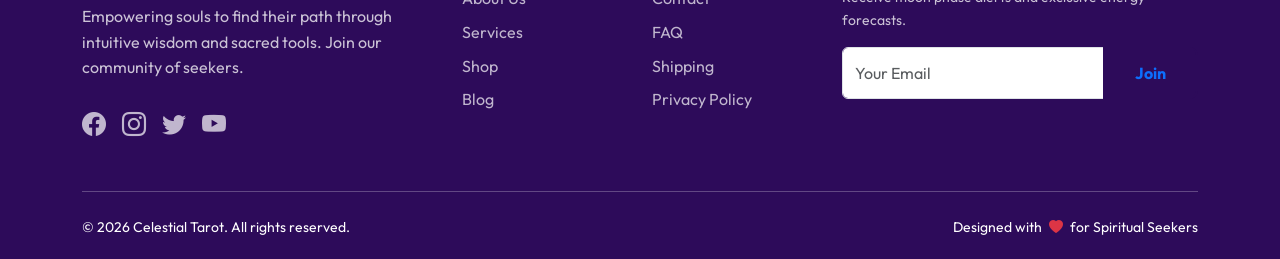
==== commit e6c683ae: "Fix dashboard layout, add custom svg favicon, force supported jpg formats" ====
--- a/index.html
+++ b/index.html
@@ -12,14 +12,16 @@
     <link href="https://fonts.googleapis.com/css2?family=Outfit:wght@300;400;600;700&display=swap" rel="stylesheet">
     <!-- Custom CSS -->
     <link rel="stylesheet" href="assets/css/style.css">
+    <!-- Favicon -->
+    <link rel="icon" type="image/svg+xml" href="assets/img/favicon.svg">
 </head>
 <body>
 
     <!-- Header / Navbar -->
     <nav class="navbar navbar-expand-lg sticky-top">
         <div class="container">
-            <a class="navbar-brand d-flex align-items-center" href="index.html">
-                <i class="bi bi-stars me-2 fs-3 text-secondary"></i>
+            <a class="navbar-brand d-flex align-items-center gap-2" href="index.html">
+                <img src="assets/img/favicon.svg" alt="Celestial Guidance" width="34" height="34" style="border-radius:50%;">
                 <span class="fw-bold">Celestial Guidance</span>
             </a>
             
@@ -109,7 +111,7 @@
         <div class="container">
             <div class="row align-items-center">
                 <div class="col-lg-6 mb-4 mb-lg-0 position-relative">
-                    <img src="https://images.unsplash.com/photo-1590076215667-873d3950b7fd?q=80&w=1000&auto=format&fit=crop" class="img-fluid rounded-4 shadow-lg" alt="Mystical Tarot">
+                    <img src="https://images.unsplash.com/photo-1590076215667-873d3950b7fd?q=80&w=1000&fm=jpg&fit=crop" class="img-fluid rounded-4 shadow-lg" alt="Mystical Tarot">
                     <div class="position-absolute bottom-0 end-0 bg-secondary p-4 rounded-4 m-3 shadow d-none d-md-block text-primary">
                         <h4 class="fw-bold mb-0">15+ Years</h4>
                         <p class="small mb-0">of Spiritual Wisdom</p>
@@ -222,7 +224,7 @@
             <div class="row g-4 text-primary">
                 <div class="col-md-4">
                     <div class="card bg-white p-0 border-0 overflow-hidden text-center h-100 shadow">
-                        <img src="https://images.unsplash.com/photo-1544005313-94ddf0286df2?q=80&w=400&auto=format&fit=crop" class="card-img-top" alt="Mentor">
+                        <img src="https://images.unsplash.com/photo-1544005313-94ddf0286df2?q=80&w=400&fm=jpg&fit=crop" class="card-img-top" alt="Mentor">
                         <div class="card-body p-4">
                             <h4 class="fw-bold mb-1">Aria Vance</h4>
                             <p class="text-muted small">Master Tarot Reader</p>
@@ -232,7 +234,7 @@
                 </div>
                 <div class="col-md-4">
                     <div class="card bg-white p-0 border-0 overflow-hidden text-center h-100 shadow">
-                        <img src="https://images.unsplash.com/photo-1547425260-76bcadfb4f2c?q=80&w=400&auto=format&fit=crop" class="card-img-top" alt="Mentor">
+                        <img src="https://images.unsplash.com/photo-1547425260-76bcadfb4f2c?q=80&w=400&fm=jpg&fit=crop" class="card-img-top" alt="Mentor">
                         <div class="card-body p-4">
                             <h4 class="fw-bold mb-1">Marcus Thorne</h4>
                             <p class="text-muted small">Energy Healer</p>
@@ -242,7 +244,7 @@
                 </div>
                 <div class="col-md-4">
                     <div class="card bg-white p-0 border-0 overflow-hidden text-center h-100 shadow">
-                        <img src="https://images.unsplash.com/photo-1554151228-14d9def656e4?q=80&w=400&auto=format&fit=crop" class="card-img-top" alt="Mentor">
+                        <img src="https://images.unsplash.com/photo-1554151228-14d9def656e4?q=80&w=400&fm=jpg&fit=crop" class="card-img-top" alt="Mentor">
                         <div class="card-body p-4">
                             <h4 class="fw-bold mb-1">Selene Moon</h4>
                             <p class="text-muted small">Astrologer</p>
@@ -330,7 +332,7 @@
                 <div class="col-lg-4">
                     <article class="h-100">
                         <div class="mb-3 overflow-hidden rounded-4 shadow-sm">
-                            <img src="https://images.unsplash.com/photo-1515023115689-589c33041d3c?q=80&w=400&auto=format&fit=crop" class="img-fluid hover-zoom" alt="Blog">
+                            <img src="https://images.unsplash.com/photo-1515023115689-589c33041d3c?q=80&w=400&fm=jpg&fit=crop" class="img-fluid hover-zoom" alt="Blog">
                         </div>
                         <span class="text-secondary small fw-bold">Rituals • March 24, 2026</span>
                         <h4 class="fw-bold mt-2"><a href="#" class="text-primary text-decoration-none">How to Cleanse Your Sacred Space</a></h4>
@@ -340,7 +342,7 @@
                 <div class="col-lg-4">
                     <article class="h-100">
                         <div class="mb-3 overflow-hidden rounded-4 shadow-sm">
-                            <img src="https://images.unsplash.com/photo-1542127201395-535359b85c2c?q=80&w=400&auto=format&fit=crop" class="img-fluid hover-zoom" alt="Blog">
+                            <img src="https://images.unsplash.com/photo-1542127201395-535359b85c2c?q=80&w=400&fm=jpg&fit=crop" class="img-fluid hover-zoom" alt="Blog">
                         </div>
                         <span class="text-secondary small fw-bold">Astrology • March 20, 2026</span>
                         <h4 class="fw-bold mt-2"><a href="#" class="text-primary text-decoration-none">Navigating the Upcoming Equinox</a></h4>
@@ -350,7 +352,7 @@
                 <div class="col-lg-4">
                     <article class="h-100">
                         <div class="mb-3 overflow-hidden rounded-4 shadow-sm">
-                            <img src="https://images.unsplash.com/photo-1506126613408-eca07ce68773?q=80&w=400&auto=format&fit=crop" class="img-fluid hover-zoom" alt="Blog">
+                            <img src="https://images.unsplash.com/photo-1506126613408-eca07ce68773?q=80&w=400&fm=jpg&fit=crop" class="img-fluid hover-zoom" alt="Blog">
                         </div>
                         <span class="text-secondary small fw-bold">Tarot • March 15, 2026</span>
                         <h4 class="fw-bold mt-2"><a href="#" class="text-primary text-decoration-none">The Fool's Journey: A Deep Dive</a></h4>
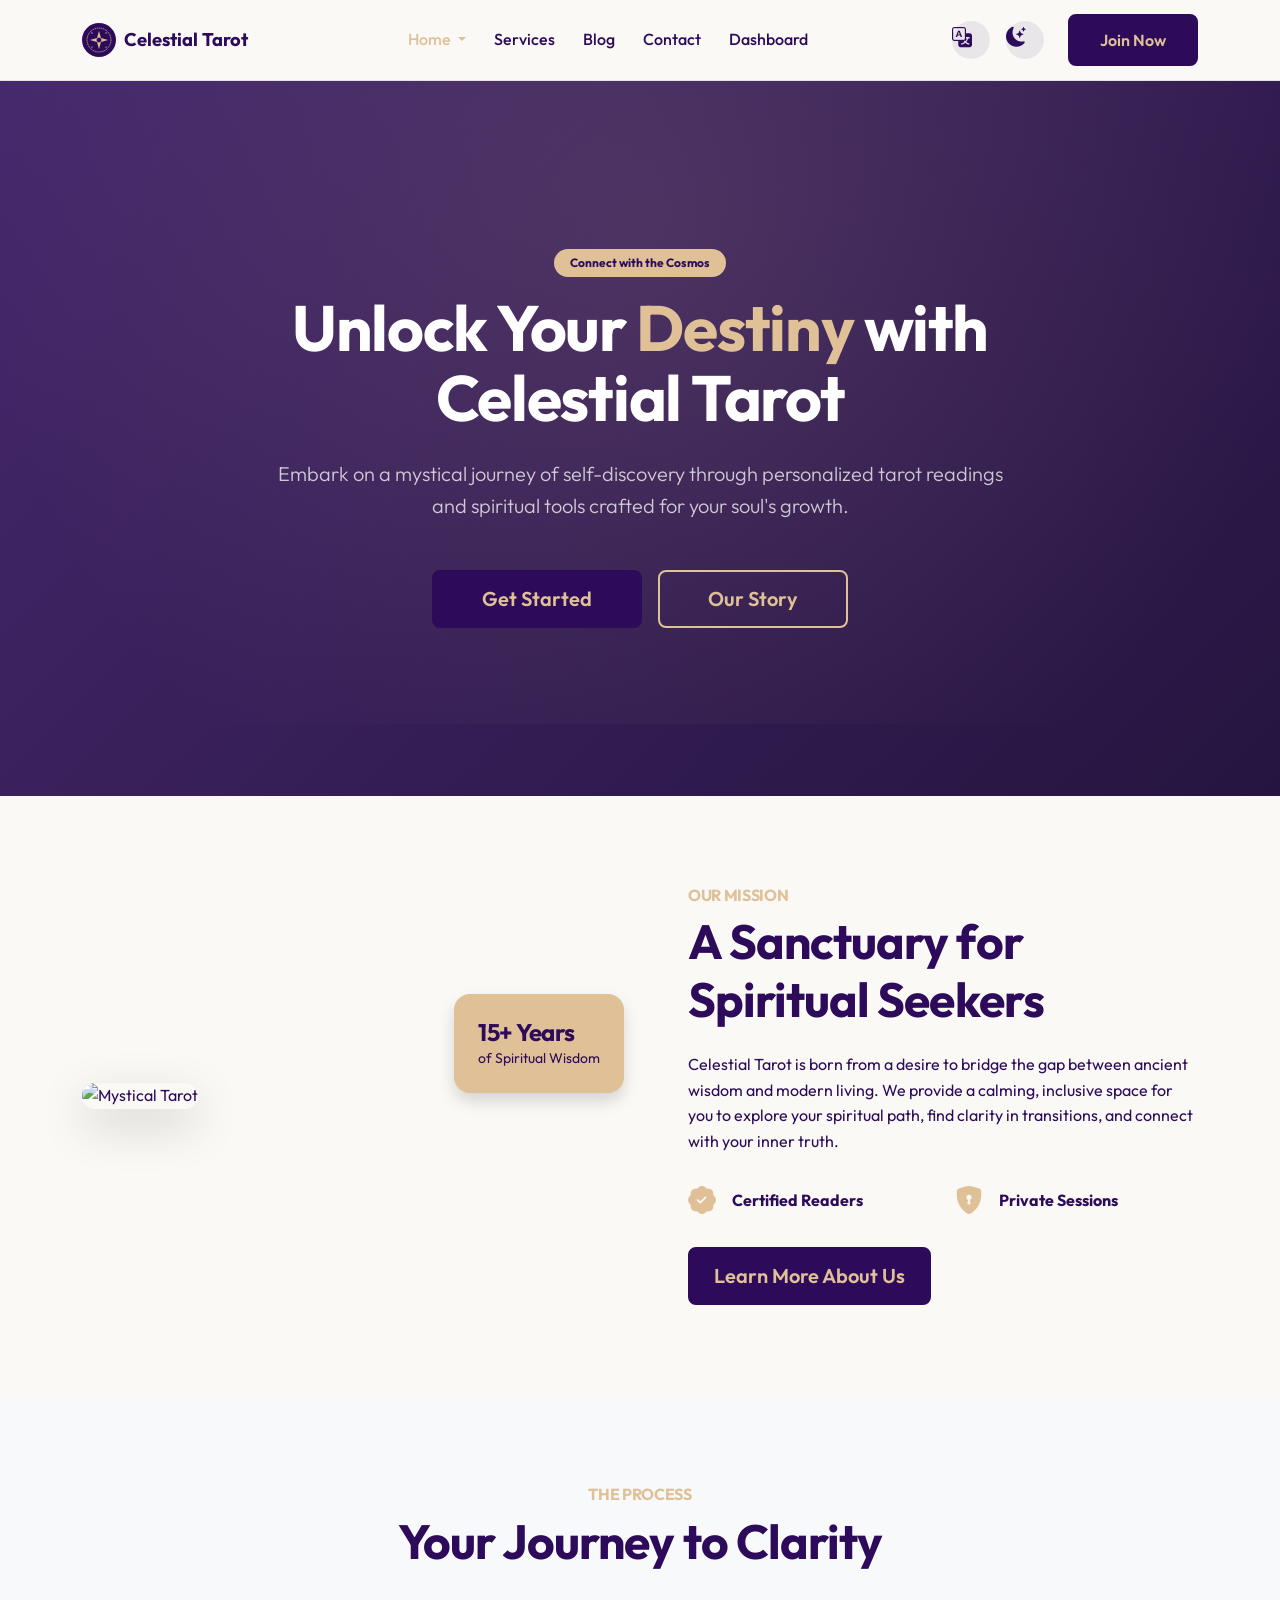
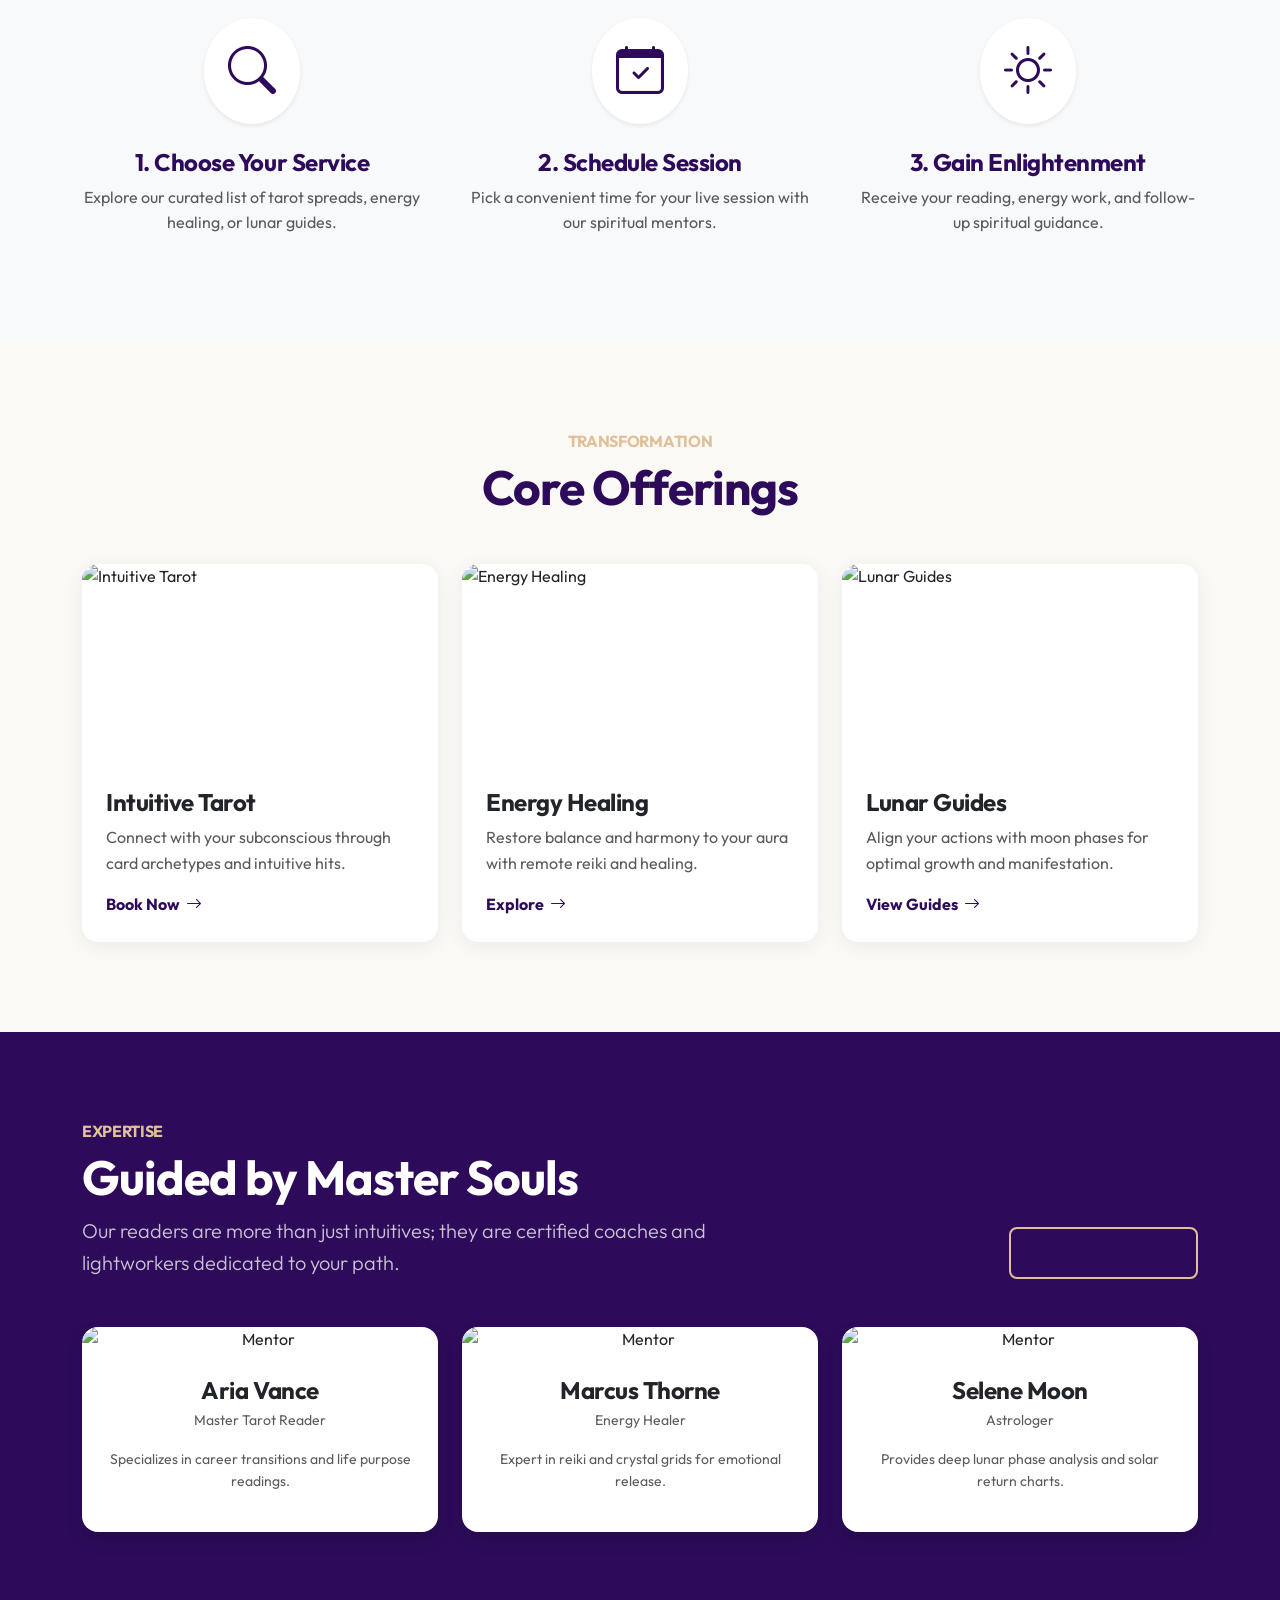
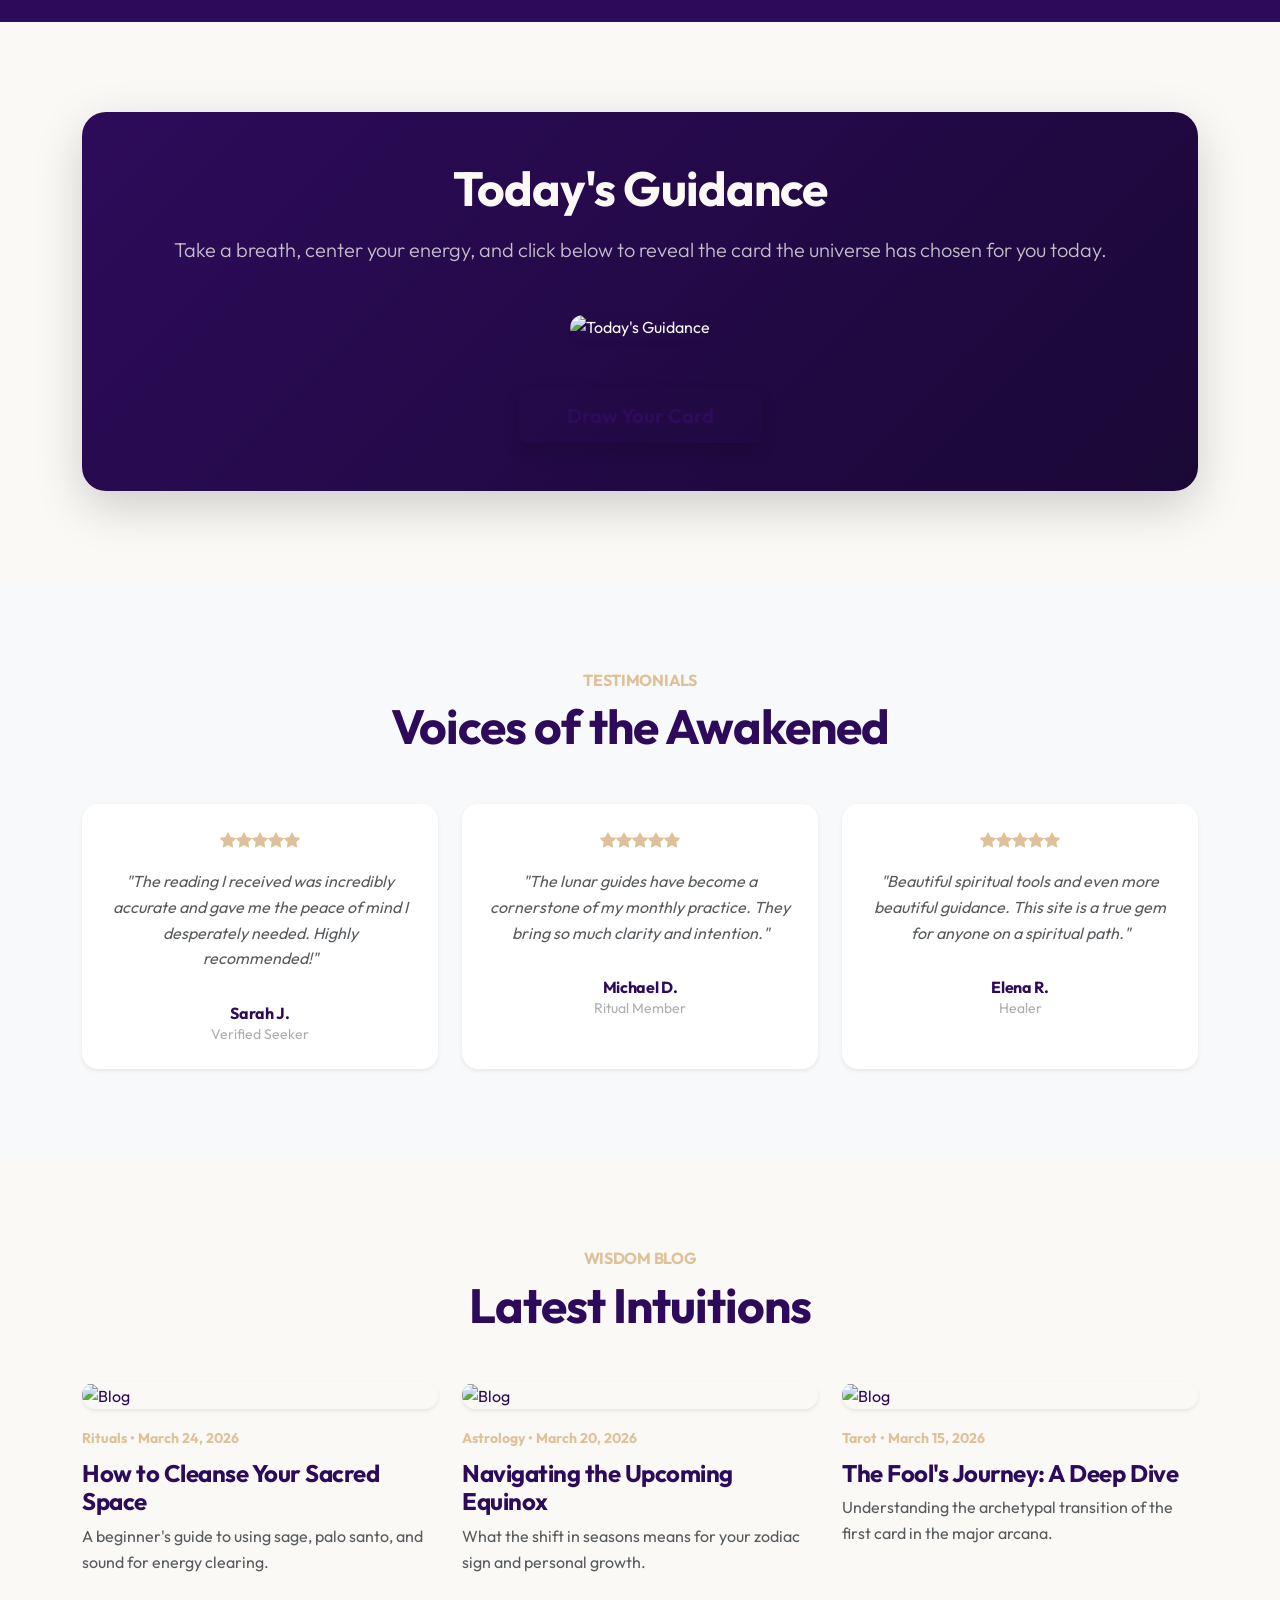
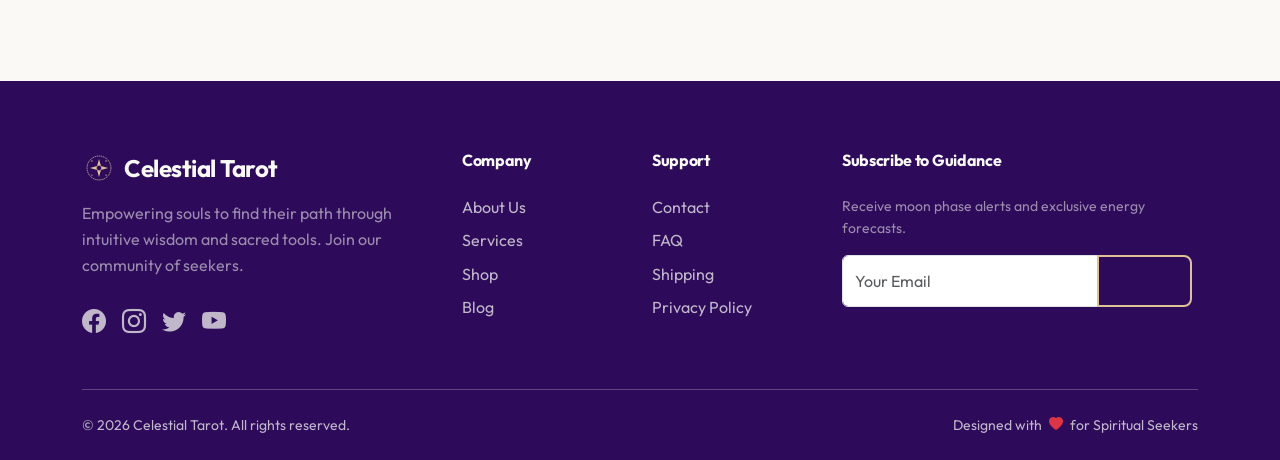
==== commit 0858bab7: "Finalized Website Remediation: Fixed 23 QA defects, standardized branding, refined responsive layout" ====
--- a/index.html
+++ b/index.html
@@ -21,8 +21,8 @@
     <nav class="navbar navbar-expand-lg sticky-top">
         <div class="container">
             <a class="navbar-brand d-flex align-items-center gap-2" href="index.html">
-                <img src="assets/img/favicon.svg" alt="Celestial Guidance" width="34" height="34" style="border-radius:50%;">
-                <span class="fw-bold">Celestial Guidance</span>
+                <img src="assets/img/favicon.svg" alt="Celestial Tarot" width="34" height="34" style="border-radius:50%;">
+                <span class="fw-bold">Celestial Tarot</span>
             </a>
             
             <div class="d-flex align-items-center d-lg-none">
@@ -42,7 +42,7 @@
                         </a>
                         <ul class="dropdown-menu border-0 shadow-sm glass-card">
                             <li><a class="dropdown-item" href="index.html">Classic Version</a></li>
-                            <li><a class="dropdown-item" href="index2.html">Premium Version</a></li>
+                            <li><a class="dropdown-item" href="index2.html">Home 2 - Astrology</a></li>
                         </ul>
                     </li>
                     <li class="nav-item"><a class="nav-link" href="services.html">Services</a></li>
@@ -51,6 +51,9 @@
                     <li class="nav-item"><a class="nav-link" href="dashboard.html">Dashboard</a></li>
                 </ul>
                 <div class="d-flex align-items-center">
+                    <div class="rtl-toggle me-3 d-none d-lg-block" onclick="document.documentElement.dir = document.documentElement.dir === 'rtl' ? 'ltr' : 'rtl'" title="Toggle RTL">
+                        <i class="bi bi-translate text-secondary"></i>
+                    </div>
                     <div class="theme-toggle me-4 d-none d-lg-block" id="theme-toggle-desktop">
                         <i class="bi bi-moon-stars-fill text-secondary"></i>
                     </div>
@@ -95,11 +98,11 @@
             <div class="row justify-content-center">
                 <div class="col-lg-8 animate-fade-in">
                     <span class="badge bg-secondary text-primary mb-3 px-3 py-2 rounded-pill fw-bold">Connect with the Cosmos</span>
-                    <h1 class="display-1 fw-bold mb-4">Unlock Your <span class="text-secondary">Destiny</span> with Celestial Guidance</h1>
+                    <h1 class="display-1 fw-bold mb-4">Unlock Your <span class="text-secondary">Destiny</span> with Celestial Tarot</h1>
                     <p class="lead mb-5 opacity-75">Embark on a mystical journey of self-discovery through personalized tarot readings and spiritual tools crafted for your soul's growth.</p>
-                    <div class="d-flex justify-content-center gap-3">
+                    <div class="d-flex justify-content-center gap-3 flex-wrap">
                         <a href="services.html" class="btn btn-primary btn-lg px-5">Get Started</a>
-                        <a href="#about" class="btn btn-secondary btn-lg px-5">Our Story</a>
+                        <a href="about.html" class="btn btn-secondary btn-lg px-5">Our Story</a>
                     </div>
                 </div>
             </div>
@@ -117,11 +120,11 @@
                         <p class="small mb-0">of Spiritual Wisdom</p>
                     </div>
                 </div>
-                <div class="col-lg-6 ps-lg-5">
+                <div class="col-lg-6 ps-lg-5 text-center text-lg-start">
                     <h6 class="text-secondary fw-bold text-uppercase mb-2">Our Mission</h6>
                     <h2 class="display-5 fw-bold mb-4 text-primary">A Sanctuary for Spiritual Seekers</h2>
                     <p class="mb-4">Celestial Tarot is born from a desire to bridge the gap between ancient wisdom and modern living. We provide a calming, inclusive space for you to explore your spiritual path, find clarity in transitions, and connect with your inner truth.</p>
-                    <div class="row g-4 mb-4">
+                    <div class="row g-4 mb-4 text-start">
                         <div class="col-6">
                             <div class="d-flex align-items-center">
                                 <i class="bi bi-patch-check-fill text-secondary fs-3 me-3"></i>
@@ -135,7 +138,7 @@
                             </div>
                         </div>
                     </div>
-                    <a href="#about" class="btn btn-primary">Learn More About Us</a>
+                    <a href="about.html" class="btn btn-primary btn-lg px-4">Learn More About Us</a>
                 </div>
             </div>
         </div>
@@ -181,27 +184,33 @@
             <h2 class="display-5 fw-bold mb-5">Core Offerings</h2>
             <div class="row g-4 text-start">
                 <div class="col-md-4">
-                    <div class="card h-100 p-4 border-0 shadow-sm glass-card">
-                        <i class="bi bi-journal-text fs-1 text-secondary mb-3"></i>
-                        <h4 class="fw-bold">Intuitive Tarot</h4>
-                        <p class="opacity-75">Connect with your subconscious through card archetypes and intuitive hits.</p>
-                        <a href="services.html" class="text-primary fw-bold text-decoration-none mt-auto">Book Now <i class="bi bi-arrow-right"></i></a>
-                    </div>
-                </div>
-                <div class="col-md-4">
-                    <div class="card h-100 p-4 border-0 shadow-sm glass-card">
-                        <i class="bi bi-lightning-charge fs-1 text-secondary mb-3"></i>
-                        <h4 class="fw-bold">Energy Healing</h4>
-                        <p class="opacity-75">Restore balance and harmony to your aura with remote reiki and healing.</p>
-                        <a href="services.html" class="text-primary fw-bold text-decoration-none mt-auto">Explore <i class="bi bi-arrow-right"></i></a>
-                    </div>
-                </div>
-                <div class="col-md-4">
-                    <div class="card h-100 p-4 border-0 shadow-sm glass-card">
-                        <i class="bi bi-moon fs-1 text-secondary mb-3"></i>
-                        <h4 class="fw-bold">Lunar Guides</h4>
-                        <p class="opacity-75">Align your actions with moon phases for optimal growth and manifestation.</p>
-                        <a href="services.html" class="text-primary fw-bold text-decoration-none mt-auto">View Guides <i class="bi bi-arrow-right"></i></a>
+                    <div class="card offering-card">
+                        <img src="https://images.unsplash.com/photo-1544005313-94ddf0286df2?q=80&w=600&fm=jpg&fit=crop" alt="Intuitive Tarot">
+                        <div class="offering-card-body">
+                            <h4 class="fw-bold">Intuitive Tarot</h4>
+                            <p class="opacity-75">Connect with your subconscious through card archetypes and intuitive hits.</p>
+                            <a href="services.html" class="service-card-link">Book Now <i class="bi bi-arrow-right"></i></a>
+                        </div>
+                    </div>
+                </div>
+                <div class="col-md-4">
+                    <div class="card offering-card">
+                        <img src="https://images.unsplash.com/photo-1547425260-76bcadfb4f2c?q=80&w=600&fm=jpg&fit=crop" alt="Energy Healing">
+                        <div class="offering-card-body">
+                            <h4 class="fw-bold">Energy Healing</h4>
+                            <p class="opacity-75">Restore balance and harmony to your aura with remote reiki and healing.</p>
+                            <a href="services.html" class="service-card-link">Explore <i class="bi bi-arrow-right"></i></a>
+                        </div>
+                    </div>
+                </div>
+                <div class="col-md-4">
+                    <div class="card offering-card">
+                        <img src="https://images.unsplash.com/photo-1554151228-14d9def656e4?q=80&w=600&fm=jpg&fit=crop" alt="Lunar Guides">
+                        <div class="offering-card-body">
+                            <h4 class="fw-bold">Lunar Guides</h4>
+                            <p class="opacity-75">Align your actions with moon phases for optimal growth and manifestation.</p>
+                            <a href="services.html" class="service-card-link">View Guides <i class="bi bi-arrow-right"></i></a>
+                        </div>
                     </div>
                 </div>
             </div>
@@ -259,19 +268,16 @@
     <!-- Quick Tool -->
     <section class="section-padding">
         <div class="container">
-            <div class="card bg-primary text-white border-0 rounded-5 overflow-hidden shadow-lg position-relative">
+            <div class="card guidance-section border-0 shadow-lg position-relative">
                 <div class="p-5" style="position: relative; z-index: 2;">
-                    <div class="row align-items-center">
-                        <div class="col-lg-7">
-                            <h2 class="display-5 fw-bold mb-3">Daily Soul Message</h2>
-                            <p class="lead mb-4 opacity-75">Take a breath, center your energy, and click below to reveal the card the universe has chosen for you today.</p>
+                    <div class="row align-items-center text-center">
+                        <div class="col-lg-12">
+                            <h2 class="display-5 fw-bold mb-3">Today's Guidance</h2>
+                            <p class="lead mb-5 opacity-75">Take a breath, center your energy, and click below to reveal the card the universe has chosen for you today.</p>
+                            <div class="mb-5">
+                                <img src="https://images.unsplash.com/photo-1542127201395-535359b85c2c?q=80&w=800&fm=jpg&fit=crop" class="img-fluid rounded-4 shadow-sm" alt="Today's Guidance" style="max-height: 400px; width: auto;">
+                            </div>
                             <button class="btn btn-secondary btn-lg px-5 text-primary border-0 shadow fw-bold">Draw Your Card</button>
-                        </div>
-                        <div class="col-lg-5 text-center mt-5 mt-lg-0">
-                            <div class="p-5 border border-secondary border-dashed rounded-4 bg-white bg-opacity-10">
-                                <i class="bi bi-stars display-1 text-secondary opacity-50 pulse-animation"></i>
-                                <p class="mt-3">Card face-down</p>
-                            </div>
                         </div>
                     </div>
                 </div>
@@ -288,33 +294,33 @@
             </div>
             <div class="row g-4 text-primary">
                 <div class="col-md-4">
-                    <div class="card p-4 h-100 text-center border-0 shadow-sm glass-card">
+                    <div class="card testimonial-card p-4 h-100 text-center border-0 shadow-sm glass-card">
                         <div class="mb-3 text-secondary">
                             <i class="bi bi-star-fill"></i><i class="bi bi-star-fill"></i><i class="bi bi-star-fill"></i><i class="bi bi-star-fill"></i><i class="bi bi-star-fill"></i>
                         </div>
                         <p class="fst-italic opacity-75">"The reading I received was incredibly accurate and gave me the peace of mind I desperately needed. Highly recommended!"</p>
-                        <h6 class="fw-bold mt-3 mb-0">Sarah J.</h6>
-                        <span class="small opacity-50">Verified Seeker</span>
-                    </div>
-                </div>
-                <div class="col-md-4">
-                    <div class="card p-4 h-100 text-center border-0 shadow-sm glass-card">
+                        <h6 class="reviewer-name mt-3 mb-0 text-primary">Sarah J.</h6>
+                        <span class="small opacity-50 text-muted">Verified Seeker</span>
+                    </div>
+                </div>
+                <div class="col-md-4">
+                    <div class="card testimonial-card p-4 h-100 text-center border-0 shadow-sm glass-card">
                         <div class="mb-3 text-secondary">
                             <i class="bi bi-star-fill"></i><i class="bi bi-star-fill"></i><i class="bi bi-star-fill"></i><i class="bi bi-star-fill"></i><i class="bi bi-star-fill"></i>
                         </div>
                         <p class="fst-italic opacity-75">"The lunar guides have become a cornerstone of my monthly practice. They bring so much clarity and intention."</p>
-                        <h6 class="fw-bold mt-3 mb-0">Michael D.</h6>
-                        <span class="small opacity-50">Ritual Member</span>
-                    </div>
-                </div>
-                <div class="col-md-4">
-                    <div class="card p-4 h-100 text-center border-0 shadow-sm glass-card">
+                        <h6 class="reviewer-name mt-3 mb-0 text-primary">Michael D.</h6>
+                        <span class="small opacity-50 text-muted">Ritual Member</span>
+                    </div>
+                </div>
+                <div class="col-md-4">
+                    <div class="card testimonial-card p-4 h-100 text-center border-0 shadow-sm glass-card">
                         <div class="mb-3 text-secondary">
                             <i class="bi bi-star-fill"></i><i class="bi bi-star-fill"></i><i class="bi bi-star-fill"></i><i class="bi bi-star-fill"></i><i class="bi bi-star-fill"></i>
                         </div>
                         <p class="fst-italic opacity-75">"Beautiful spiritual tools and even more beautiful guidance. This site is a true gem for anyone on a spiritual path."</p>
-                        <h6 class="fw-bold mt-3 mb-0">Elena R.</h6>
-                        <span class="small opacity-50">Healer</span>
+                        <h6 class="reviewer-name mt-3 mb-0 text-primary">Elena R.</h6>
+                        <span class="small opacity-50 text-muted">Healer</span>
                     </div>
                 </div>
             </div>
@@ -369,7 +375,7 @@
             <div class="row g-4">
                 <div class="col-lg-4">
                     <div class="d-flex align-items-center mb-3">
-                        <i class="bi bi-stars fs-3 text-secondary me-2"></i>
+                        <img src="assets/img/favicon.svg" alt="Celestial Tarot" width="34" height="34" class="me-2" style="border-radius:50%;">
                         <h4 class="fw-bold mb-0">Celestial Tarot</h4>
                     </div>
                     <p class="opacity-75 mb-4">Empowering souls to find their path through intuitive wisdom and sacred tools. Join our community of seekers.</p>
@@ -380,29 +386,29 @@
                         <a href="#"><i class="bi bi-youtube fs-4"></i></a>
                     </div>
                 </div>
-                <div class="col-md-2">
+                <div class="col-md-2 text-center text-md-start">
                     <h6 class="fw-bold mb-4">Company</h6>
                     <ul class="list-unstyled">
-                        <li class="mb-2"><a href="#about">About Us</a></li>
+                        <li class="mb-2"><a href="about.html">About Us</a></li>
                         <li class="mb-2"><a href="services.html">Services</a></li>
-                        <li class="mb-2"><a href="#shop">Shop</a></li>
-                        <li class="mb-2"><a href="#">Blog</a></li>
+                        <li class="mb-2"><a href="shop.html">Shop</a></li>
+                        <li class="mb-2"><a href="blog.html">Blog</a></li>
                     </ul>
                 </div>
-                <div class="col-md-2">
+                <div class="col-md-2 text-center text-md-start">
                     <h6 class="fw-bold mb-4">Support</h6>
                     <ul class="list-unstyled">
-                        <li class="mb-2"><a href="#">Contact</a></li>
+                        <li class="mb-2"><a href="contact.html">Contact</a></li>
                         <li class="mb-2"><a href="#">FAQ</a></li>
                         <li class="mb-2"><a href="#">Shipping</a></li>
                         <li class="mb-2"><a href="#">Privacy Policy</a></li>
                     </ul>
                 </div>
-                <div class="col-lg-4">
+                <div class="col-lg-4 text-center text-lg-start">
                     <h6 class="fw-bold mb-4">Subscribe to Guidance</h6>
                     <p class="small opacity-75">Receive moon phase alerts and exclusive energy forecasts.</p>
                     <form class="mt-3">
-                        <div class="input-group mb-3">
+                        <div class="input-group mb-3 mx-auto mx-lg-0" style="max-width: 350px;">
                             <input type="email" class="form-control" placeholder="Your Email">
                             <button class="btn btn-secondary text-primary fw-bold" type="button">Join</button>
                         </div>
--- a/assets/css/style.css
+++ b/assets/css/style.css
@@ -1,21 +1,31 @@
+/* ===========================
+   CELESTIAL TAROT - STYLE.CSS
+   2-Color Palette: Primary (#2D0B5A) + Secondary (#E0C097)
+   =========================== */
+
 :root {
     --primary-color: #2D0B5A;
     --secondary-color: #E0C097;
-    --tertiary-color: #FAF9F6;
+    --bg-color: #FAF9F6;
     --text-color: #2D0B5A;
-    --bg-color: #FAF9F6;
     --card-bg: #FFFFFF;
+    --nav-bg: #FAF9F6;
     --transition: all 0.3s ease;
 }
 
 [data-theme="dark"] {
     --primary-color: #E0C097;
-    --secondary-color: #121212; /* Dark Mode: Dark grey/black background */
-    --tertiary-color: #1E1E1E;
+    --secondary-color: #2D0B5A;
+    --bg-color: #0D0520;
     --text-color: #FAF9F6;
-    --bg-color: #121212;
-    --card-bg: #1E1E1E;
-}
+    --card-bg: #1A0836;
+    --nav-bg: #1A0836;
+}
+
+/* ===========================
+   BASE
+   =========================== */
+*, *::before, *::after { box-sizing: border-box; }
 
 body {
     font-family: 'Outfit', sans-serif;
@@ -31,41 +41,37 @@
     letter-spacing: -0.02em;
 }
 
+/* ===========================
+   TYPOGRAPHY UTILITIES
+   =========================== */
+.text-primary { color: var(--primary-color) !important; }
+.text-secondary { color: var(--secondary-color) !important; }
+.bg-primary { background-color: var(--primary-color) !important; }
+.bg-secondary { background-color: var(--secondary-color) !important; }
+
+/* ===========================
+   GLASS CARD
+   =========================== */
 .glass-card {
     background: rgba(255, 255, 255, 0.7);
     backdrop-filter: blur(10px);
     border: 1px solid rgba(255, 255, 255, 0.2);
-    box-shadow: 0 8px 32px 0 rgba(31, 38, 135, 0.07);
+    box-shadow: 0 8px 32px 0 rgba(45, 11, 90, 0.07);
 }
 
 [data-theme="dark"] .glass-card {
-    background: rgba(45, 11, 90, 0.7);
-    border: 1px solid rgba(255, 255, 255, 0.1);
-}
-
+    background: rgba(26, 8, 54, 0.85);
+    border: 1px solid rgba(224, 192, 151, 0.15);
+    color: #FAF9F6;
+}
+
+/* ===========================
+   BUTTONS
+   =========================== */
 .btn-primary {
-    background: var(--primary-color);
-    border: 2px solid var(--primary-color);
-    color: var(--secondary-color);
-    padding: 12px 30px;
-    border-radius: 8px; /* Consistent shape */
-    font-weight: 600;
-    transition: var(--transition);
-    display: inline-flex;
-    align-items: center;
-    justify-content: center;
-}
-
-.btn-primary:hover {
-    background: transparent;
-    color: var(--primary-color);
-    transform: translateY(-2px);
-}
-
-.btn-secondary {
-    background: transparent;
-    border: 2px solid var(--primary-color);
-    color: var(--primary-color);
+    background: #2D0B5A;
+    border: 2px solid #2D0B5A;
+    color: #E0C097;
     padding: 12px 30px;
     border-radius: 8px;
     font-weight: 600;
@@ -74,50 +80,126 @@
     align-items: center;
     justify-content: center;
 }
-
+.btn-primary:hover {
+    background: transparent;
+    color: #2D0B5A;
+    border-color: #2D0B5A;
+    transform: translateY(-2px);
+}
+[data-theme="dark"] .btn-primary {
+    background: #E0C097;
+    border-color: #E0C097;
+    color: #2D0B5A;
+}
+[data-theme="dark"] .btn-primary:hover {
+    background: transparent;
+    color: #E0C097;
+    border-color: #E0C097;
+}
+
+.btn-secondary {
+    background: transparent;
+    border: 2px solid #E0C097;
+    color: #E0C097;
+    padding: 12px 30px;
+    border-radius: 8px;
+    font-weight: 600;
+    transition: var(--transition);
+    display: inline-flex;
+    align-items: center;
+    justify-content: center;
+}
 .btn-secondary:hover {
-    background: var(--primary-color);
-    color: var(--secondary-color);
+    background: #E0C097;
+    color: #2D0B5A;
     transform: translateY(-2px);
 }
+[data-theme="dark"] .btn-secondary {
+    border-color: #2D0B5A;
+    color: #2D0B5A;
+}
+[data-theme="dark"] .btn-secondary:hover {
+    background: #2D0B5A;
+    color: #E0C097;
+}
 
 .btn-outline-primary {
-    color: var(--primary-color);
-    border-color: var(--primary-color);
+    color: #2D0B5A;
+    border: 2px solid #2D0B5A;
     padding: 10px 25px;
-    border-radius: 50px;
+    border-radius: 8px;
     font-weight: 600;
-}
-
+    transition: var(--transition);
+}
 .btn-outline-primary:hover {
-    background-color: var(--primary-color);
-    color: var(--secondary-color);
-}
-
+    background-color: #2D0B5A;
+    color: #E0C097;
+}
+[data-theme="dark"] .btn-outline-primary {
+    color: #E0C097;
+    border-color: #E0C097;
+}
+[data-theme="dark"] .btn-outline-primary:hover {
+    background: #E0C097;
+    color: #2D0B5A;
+}
+
+/* ===========================
+   NAVBAR
+   =========================== */
 .navbar {
-    background-color: var(--bg-color);
-    border-bottom: 1px solid rgba(0,0,0,0.1);
-    padding: 15px 0;
-}
-
+    background-color: var(--nav-bg) !important;
+    border-bottom: 1px solid rgba(45, 11, 90, 0.1);
+    padding: 14px 0;
+    transition: var(--transition);
+}
 [data-theme="dark"] .navbar {
-    border-bottom: 1px solid rgba(255,255,255,0.1);
+    border-bottom: 1px solid rgba(224, 192, 151, 0.15);
+}
+
+.navbar-brand {
+    font-size: 1.15rem;
+    font-weight: 700;
+    color: #2D0B5A !important;
+    text-decoration: none;
+}
+[data-theme="dark"] .navbar-brand {
+    color: #E0C097 !important;
+}
+
+.navbar-brand img {
+    border-radius: 50%;
 }
 
 .nav-link {
-    color: var(--text-color) !important;
+    color: #2D0B5A !important;
     font-weight: 500;
-    margin: 0 10px;
-}
-
+    margin: 0 6px;
+    transition: var(--transition);
+}
+[data-theme="dark"] .nav-link {
+    color: #E0C097 !important;
+}
 .nav-link:hover, .nav-link.active {
-    color: var(--secondary-color) !important;
+    color: #E0C097 !important;
+    opacity: 1;
+}
+[data-theme="dark"] .nav-link:hover,
+[data-theme="dark"] .nav-link.active {
+    color: #FAF9F6 !important;
 }
 
 .dropdown-menu {
+    background-color: var(--card-bg);
     border-radius: 12px;
     padding: 10px;
     margin-top: 10px;
+    border: 1px solid rgba(45, 11, 90, 0.08);
+    box-shadow: 0 8px 32px rgba(45, 11, 90, 0.1);
+}
+[data-theme="dark"] .dropdown-menu {
+    background-color: #1A0836;
+    border-color: rgba(224, 192, 151, 0.15);
 }
 
 .dropdown-item {
@@ -127,163 +209,467 @@
     padding: 8px 20px;
     transition: var(--transition);
 }
-
 .dropdown-item:hover {
-    background-color: var(--secondary-color);
-    color: var(--primary-color);
-}
-
+    background-color: #E0C097;
+    color: #2D0B5A;
+}
+[data-theme="dark"] .dropdown-item {
+    color: #FAF9F6;
+}
+[data-theme="dark"] .dropdown-item:hover {
+    background-color: #2D0B5A;
+    color: #E0C097;
+}
+
+/* Navbar toggler */
+.navbar-toggler {
+    border: none;
+    padding: 4px 8px;
+}
+.navbar-toggler:focus { box-shadow: none; }
+.navbar-toggler-icon {
+    filter: none;
+}
+[data-theme="dark"] .navbar-toggler-icon {
+    filter: invert(1);
+}
+
+/* ===========================
+   THEME & RTL TOGGLES
+   =========================== */
+.theme-toggle, .rtl-toggle {
+    cursor: pointer;
+    font-size: 1.25rem;
+    width: 38px;
+    height: 38px;
+    display: flex;
+    align-items: center;
+    justify-content: center;
+    border-radius: 50%;
+    background: rgba(45, 11, 90, 0.08);
+    transition: var(--transition);
+}
+.theme-toggle:hover, .rtl-toggle:hover {
+    background: rgba(45, 11, 90, 0.15);
+}
+[data-theme="dark"] .theme-toggle,
+[data-theme="dark"] .rtl-toggle {
+    background: rgba(224, 192, 151, 0.12);
+}
+[data-theme="dark"] .theme-toggle:hover,
+[data-theme="dark"] .rtl-toggle:hover {
+    background: rgba(224, 192, 151, 0.2);
+}
+
+.theme-toggle i { color: #2D0B5A; }
+.rtl-toggle i { color: #2D0B5A; }
+[data-theme="dark"] .theme-toggle i { color: #E0C097; }
+[data-theme="dark"] .rtl-toggle i { color: #E0C097; }
+
+/* ===========================
+   HERO SECTION
+   =========================== */
 .hero-section {
     padding: 120px 0;
-    background: linear-gradient(135deg, var(--primary-color) 0%, #1A0836 100%);
+    background:
+        linear-gradient(135deg, rgba(45, 11, 90, 0.88) 0%, rgba(26, 8, 54, 0.95) 100%),
+        url('https://images.unsplash.com/photo-1532968961962-8a0cb3a2d4c5?q=80&w=2000&fm=jpg&fit=crop') center/cover no-repeat;
     color: #FFFFFF;
     position: relative;
     overflow: hidden;
 }
-
 .hero-section::before {
     content: '';
     position: absolute;
-    top: -50%;
-    left: -20%;
-    width: 140%;
-    height: 140%;
-    background: radial-gradient(circle, rgba(224, 192, 151, 0.1) 0%, transparent 70%);
+    top: -50%; left: -20%;
+    width: 140%; height: 140%;
+    background: radial-gradient(circle, rgba(224, 192, 151, 0.12) 0%, transparent 65%);
     z-index: 0;
 }
-
-.hero-section .container {
-    position: relative;
-    z-index: 1;
-}
-
+.hero-section .container { position: relative; z-index: 1; }
 .hero-section h1 {
-    font-size: clamp(2.5rem, 8vw, 4.5rem);
+    font-size: clamp(2.2rem, 7vw, 4rem);
     margin-bottom: 25px;
     line-height: 1.1;
 }
 
-.section-padding {
-    padding: 100px 0;
-}
-
+/* ===========================
+   SECTIONS
+   =========================== */
+.section-padding { padding: 90px 0; }
+
+/* bg-light override for dark mode */
+[data-theme="dark"] .bg-light {
+    background-color: #12052B !important;
+}
+
+/* ===========================
+   CARDS
+   =========================== */
 .card {
     background-color: var(--card-bg);
+    border: 1px solid rgba(45, 11, 90, 0.07);
+    border-radius: 16px;
+    box-shadow: 0 4px 20px rgba(0,0,0,0.05);
+    transition: var(--transition);
+}
+.card:hover { transform: translateY(-6px); box-shadow: 0 12px 32px rgba(0,0,0,0.1); }
+
+/* Service / Offering Cards - dark mode fix */
+[data-theme="dark"] .card {
+    background-color: var(--card-bg);
+    border-color: rgba(224, 192, 151, 0.12);
+}
+[data-theme="dark"] .card h4,
+[data-theme="dark"] .card h5,
+[data-theme="dark"] .card h3,
+[data-theme="dark"] .card .fw-bold {
+    color: #FAF9F6 !important;
+}
+[data-theme="dark"] .card p,
+[data-theme="dark"] .card .opacity-75 {
+    color: rgba(250, 249, 246, 0.75) !important;
+}
+[data-theme="dark"] .card .text-muted {
+    color: rgba(250, 249, 246, 0.6) !important;
+}
+[data-theme="dark"] .card .text-primary {
+    color: #E0C097 !important;
+}
+
+/* Service card links */
+.service-card-link {
+    color: #2D0B5A;
+    font-weight: 700;
+    text-decoration: none;
+    transition: var(--transition);
+    display: inline-flex;
+    align-items: center;
+    gap: 6px;
+    margin-top: auto;
+}
+.service-card-link:hover { color: #E0C097; }
+[data-theme="dark"] .service-card-link { color: #E0C097; }
+[data-theme="dark"] .service-card-link:hover { color: #FAF9F6; }
+
+/* ===========================
+   OFFERING CARDS (Homepage)
+   =========================== */
+.offering-card {
+    border-radius: 16px;
+    overflow: hidden;
     border: none;
-    border-radius: 15px;
-    box-shadow: 0 10px 30px rgba(0,0,0,0.05);
-    transition: var(--transition);
-}
-
-.card:hover {
-    transform: translateY(-10px);
-}
-
+    box-shadow: 0 4px 20px rgba(0,0,0,0.06);
+    background: var(--card-bg);
+    height: 100%;
+    display: flex;
+    flex-direction: column;
+    transition: var(--transition);
+}
+.offering-card:hover { transform: translateY(-6px); }
+.offering-card img {
+    width: 100%;
+    height: 200px;
+    object-fit: cover;
+}
+.offering-card-body {
+    padding: 24px;
+    display: flex;
+    flex-direction: column;
+    flex: 1;
+}
+[data-theme="dark"] .offering-card {
+    background-color: #1A0836;
+    border: 1px solid rgba(224, 192, 151, 0.12);
+}
+[data-theme="dark"] .offering-card h4,
+[data-theme="dark"] .offering-card .fw-bold {
+    color: #FAF9F6 !important;
+}
+
+/* ===========================
+   TESTIMONIALS - Responsive fix
+   =========================== */
+.testimonial-card .reviewer-name {
+    font-size: 1rem;
+    font-weight: 700;
+    line-height: 1.2;
+    word-break: break-word;
+}
+[data-theme="dark"] .testimonial-card p,
+[data-theme="dark"] .testimonial-card .reviewer-name,
+[data-theme="dark"] .testimonial-card span {
+    color: #FAF9F6 !important;
+}
+[data-theme="dark"] .testimonial-card {
+    background-color: #1A0836;
+    border-color: rgba(224, 192, 151, 0.12);
+}
+
+/* ===========================
+   DAILY SOUL / TODAY'S GUIDANCE
+   =========================== */
+.guidance-section {
+    background: linear-gradient(135deg, #2D0B5A 0%, #1A0836 100%);
+    color: #FAF9F6;
+    border-radius: 24px;
+    overflow: hidden;
+}
+[data-theme="dark"] .guidance-section {
+    background: linear-gradient(135deg, #1A0836 0%, #0D0520 100%);
+    border: 1px solid rgba(224, 192, 151, 0.15);
+}
+.guidance-section h2,
+.guidance-section p {
+    color: #FAF9F6 !important;
+}
+
+/* ===========================
+   FOOTER
+   =========================== */
 .footer {
-    background-color: var(--primary-color);
-    color: #FFFFFF;
-    padding: 60px 0 20px;
-}
-
+    background-color: #2D0B5A;
+    color: #FAF9F6;
+    padding: 70px 0 24px;
+}
 .footer a {
-    color: rgba(255,255,255,0.7);
+    color: rgba(250, 249, 246, 0.72);
     text-decoration: none;
     transition: var(--transition);
 }
-
-.footer a:hover {
-    color: var(--secondary-color);
-}
-
-.theme-toggle {
-    cursor: pointer;
-    font-size: 1.5rem;
-}
-
+.footer a:hover { color: #E0C097; }
+.footer h4, .footer h6 { color: #FAF9F6; }
+.footer p { color: rgba(250, 249, 246, 0.72); }
+
+@media (max-width: 991.98px) {
+    .footer .row > div {
+        text-align: center;
+    }
+    .footer .d-flex.gap-3 {
+        justify-content: center;
+    }
+    .footer .input-group {
+        max-width: 380px;
+        margin: 0 auto;
+    }
+}
+
+/* ===========================
+   BACK TO TOP
+   =========================== */
 .back-to-top {
     position: fixed;
     bottom: 30px;
     right: 30px;
-    background-color: var(--secondary-color);
-    color: var(--primary-color);
-    width: 50px;
-    height: 50px;
+    background-color: #E0C097;
+    color: #2D0B5A;
+    width: 48px; height: 48px;
     border-radius: 50%;
-    display: flex;
+    display: none;
     align-items: center;
     justify-content: center;
-    font-size: 1.5rem;
+    font-size: 1.3rem;
     cursor: pointer;
-    box-shadow: 0 5px 15px rgba(0,0,0,0.2);
-    z-index: 1000;
-    display: none;
-}
-
-/* RTL Support */
-[dir="rtl"] {
-    text-align: right;
-}
-
-[dir="rtl"] .ms-auto {
-    margin-right: auto !important;
-    margin-left: 0 !important;
-}
-
-.theme-toggle i, .rtl-toggle i {
-    width: 24px;
-    height: 24px;
+    box-shadow: 0 4px 15px rgba(0,0,0,0.2);
+    z-index: 999;
+    transition: var(--transition);
+}
+.back-to-top:hover { transform: translateY(-3px); }
+
+/* ===========================
+   SERVICE PAGE CARDS
+   =========================== */
+.service-card {
+    border-radius: 16px;
+    overflow: hidden;
+    border: none;
+    box-shadow: 0 4px 20px rgba(0,0,0,0.07);
+    background: var(--card-bg);
+    height: 100%;
+    display: flex;
+    flex-direction: column;
+    transition: var(--transition);
+}
+.service-card:hover { transform: translateY(-6px); }
+.service-card img { width: 100%; height: 220px; object-fit: cover; flex-shrink: 0; }
+.service-card-body {
+    padding: 24px;
+    flex: 1;
+    display: flex;
+    flex-direction: column;
+}
+.service-card-body ul { flex: 1; }
+.service-card-footer {
+    display: flex;
+    align-items: center;
+    justify-content: space-between;
+    margin-top: auto;
+    padding-top: 16px;
+    border-top: 1px solid rgba(45, 11, 90, 0.08);
+}
+[data-theme="dark"] .service-card {
+    background-color: #1A0836;
+    border: 1px solid rgba(224, 192, 151, 0.12);
+}
+[data-theme="dark"] .service-card h4 { color: #FAF9F6 !important; }
+[data-theme="dark"] .service-card p,
+[data-theme="dark"] .service-card .opacity-75 { color: rgba(250,249,246,0.78) !important; }
+[data-theme="dark"] .service-card li { color: rgba(250,249,246,0.78) !important; }
+[data-theme="dark"] .service-card-footer { border-top-color: rgba(224,192,151,0.12); }
+[data-theme="dark"] .service-card .text-muted { color: rgba(250,249,246,0.55) !important; }
+
+/* ===========================
+   AUTHENTICATION PAGES
+   =========================== */
+.auth-bg {
+    min-height: 100vh;
+    background:
+        linear-gradient(135deg, rgba(45, 11, 90, 0.9) 0%, rgba(26, 8, 54, 0.96) 100%),
+        url('https://images.unsplash.com/photo-1532968961962-8a0cb3a2d4c5?q=80&w=2000&fm=jpg&fit=crop') center/cover no-repeat;
     display: flex;
     align-items: center;
     justify-content: center;
-}
-
-/* Spacing Fixes */
-.section-padding {
-    padding: 80px 0;
-}
-
-footer {
-    margin-top: 0;
-}
-
-/* Alignment Helper */
-.text-center .btn {
-    margin-left: auto;
-    margin-right: auto;
-}
-
-/* Authentication Special Styles */
+    padding: 40px 16px;
+    position: relative;
+}
+.auth-card {
+    background: var(--card-bg);
+    border-radius: 24px;
+    box-shadow: 0 25px 60px rgba(0,0,0,0.25);
+    width: 100%;
+    max-width: 480px;
+    padding: 48px 40px;
+}
 .auth-card .form-control {
     border-radius: 8px;
     height: 50px;
-}
-
-.auth-card .btn {
-    height: 50px;
-    width: 100%;
-}
-
-.password-wrapper {
-    position: relative;
-}
-
+    border: 1.5px solid rgba(45,11,90,0.2);
+    font-size: 0.95rem;
+    background: var(--card-bg);
+    color: var(--text-color);
+}
+.auth-card .form-control:focus {
+    border-color: #2D0B5A;
+    box-shadow: 0 0 0 3px rgba(45,11,90,0.12);
+}
+[data-theme="dark"] .auth-card .form-control {
+    border-color: rgba(224,192,151,0.3);
+    background: #12052B;
+    color: #FAF9F6;
+}
+[data-theme="dark"] .auth-card .form-control:focus {
+    border-color: #E0C097;
+    box-shadow: 0 0 0 3px rgba(224,192,151,0.15);
+}
+[data-theme="dark"] .auth-card {
+    background: #1A0836;
+}
+[data-theme="dark"] .auth-card h2,
+[data-theme="dark"] .auth-card h4,
+[data-theme="dark"] .auth-card label { color: #FAF9F6; }
+[data-theme="dark"] .auth-card .form-label { color: rgba(250,249,246,0.85); }
+
+.password-wrapper { position: relative; }
 .password-toggle {
     position: absolute;
-    right: 15px;
+    right: 14px;
     top: 50%;
     transform: translateY(-50%);
     cursor: pointer;
     color: var(--text-color);
-    opacity: 0.6;
-}
-
-/* Dashboard Sidebar */
+    opacity: 0.5;
+    transition: opacity 0.2s;
+}
+.password-toggle:hover { opacity: 1; }
+
+.auth-divider {
+    position: relative;
+    text-align: center;
+    margin: 24px 0;
+}
+.auth-divider::before {
+    content: '';
+    position: absolute;
+    top: 50%; left: 0; right: 0;
+    height: 1px;
+    background: rgba(45,11,90,0.15);
+}
+[data-theme="dark"] .auth-divider::before { background: rgba(224,192,151,0.15); }
+.auth-divider span {
+    position: relative;
+    background: var(--card-bg);
+    padding: 0 14px;
+    font-size: 0.85rem;
+    color: rgba(45,11,90,0.5);
+}
+[data-theme="dark"] .auth-divider span {
+    background: #1A0836;
+    color: rgba(224,192,151,0.5);
+}
+
+/* Auth top controls (theme + RTL) */
+.auth-controls {
+    position: fixed;
+    top: 20px;
+    right: 24px;
+    display: flex;
+    align-items: center;
+    gap: 10px;
+    z-index: 1000;
+}
+[dir="rtl"] .auth-controls {
+    right: auto;
+    left: 24px;
+}
+.auth-controls .theme-toggle,
+.auth-controls .rtl-toggle {
+    background: rgba(255,255,255,0.15);
+    backdrop-filter: blur(8px);
+}
+.auth-controls .theme-toggle i,
+.auth-controls .rtl-toggle i {
+    color: #FAF9F6;
+}
+
+/* ===========================
+   RTL SUPPORT
+   =========================== */
+[dir="rtl"] {
+    text-align: right;
+}
+[dir="rtl"] .ms-auto { margin-right: auto !important; margin-left: 0 !important; }
+[dir="rtl"] .me-2 { margin-left: 0.5rem !important; margin-right: 0 !important; }
+[dir="rtl"] .me-3 { margin-left: 1rem !important; margin-right: 0 !important; }
+
+/* ===========================
+   ANIMATIONS
+   =========================== */
+@keyframes fadeInUp {
+    from { opacity: 0; transform: translateY(20px); }
+    to { opacity: 1; transform: translateY(0); }
+}
+.animate-fade-in { animation: fadeInUp 0.8s ease forwards; }
+
+@keyframes pulse {
+    0%, 100% { transform: scale(1); opacity: 0.5; }
+    50% { transform: scale(1.08); opacity: 0.8; }
+}
+.pulse-animation { animation: pulse 3s infinite; }
+
+.hover-zoom { transition: transform 0.4s ease; }
+.hover-zoom:hover { transform: scale(1.04); }
+
+/* ===========================
+   DASHBOARD SIDEBAR NAV
+   =========================== */
 .sidebar .nav-link {
-    border-radius: 8px;
-    margin-bottom: 8px;
-}
-
-.sidebar .nav-link.active {
-    background-color: var(--secondary-color);
-    color: var(--primary-color);
-}
+    border-radius: 10px;
+    margin-bottom: 4px;
+    color: rgba(255,255,255,0.75) !important;
+    font-weight: 500;
+}
+.sidebar .nav-link.active,
+.sidebar .nav-link:hover {
+    background-color: #E0C097;
+    color: #2D0B5A !important;
+}
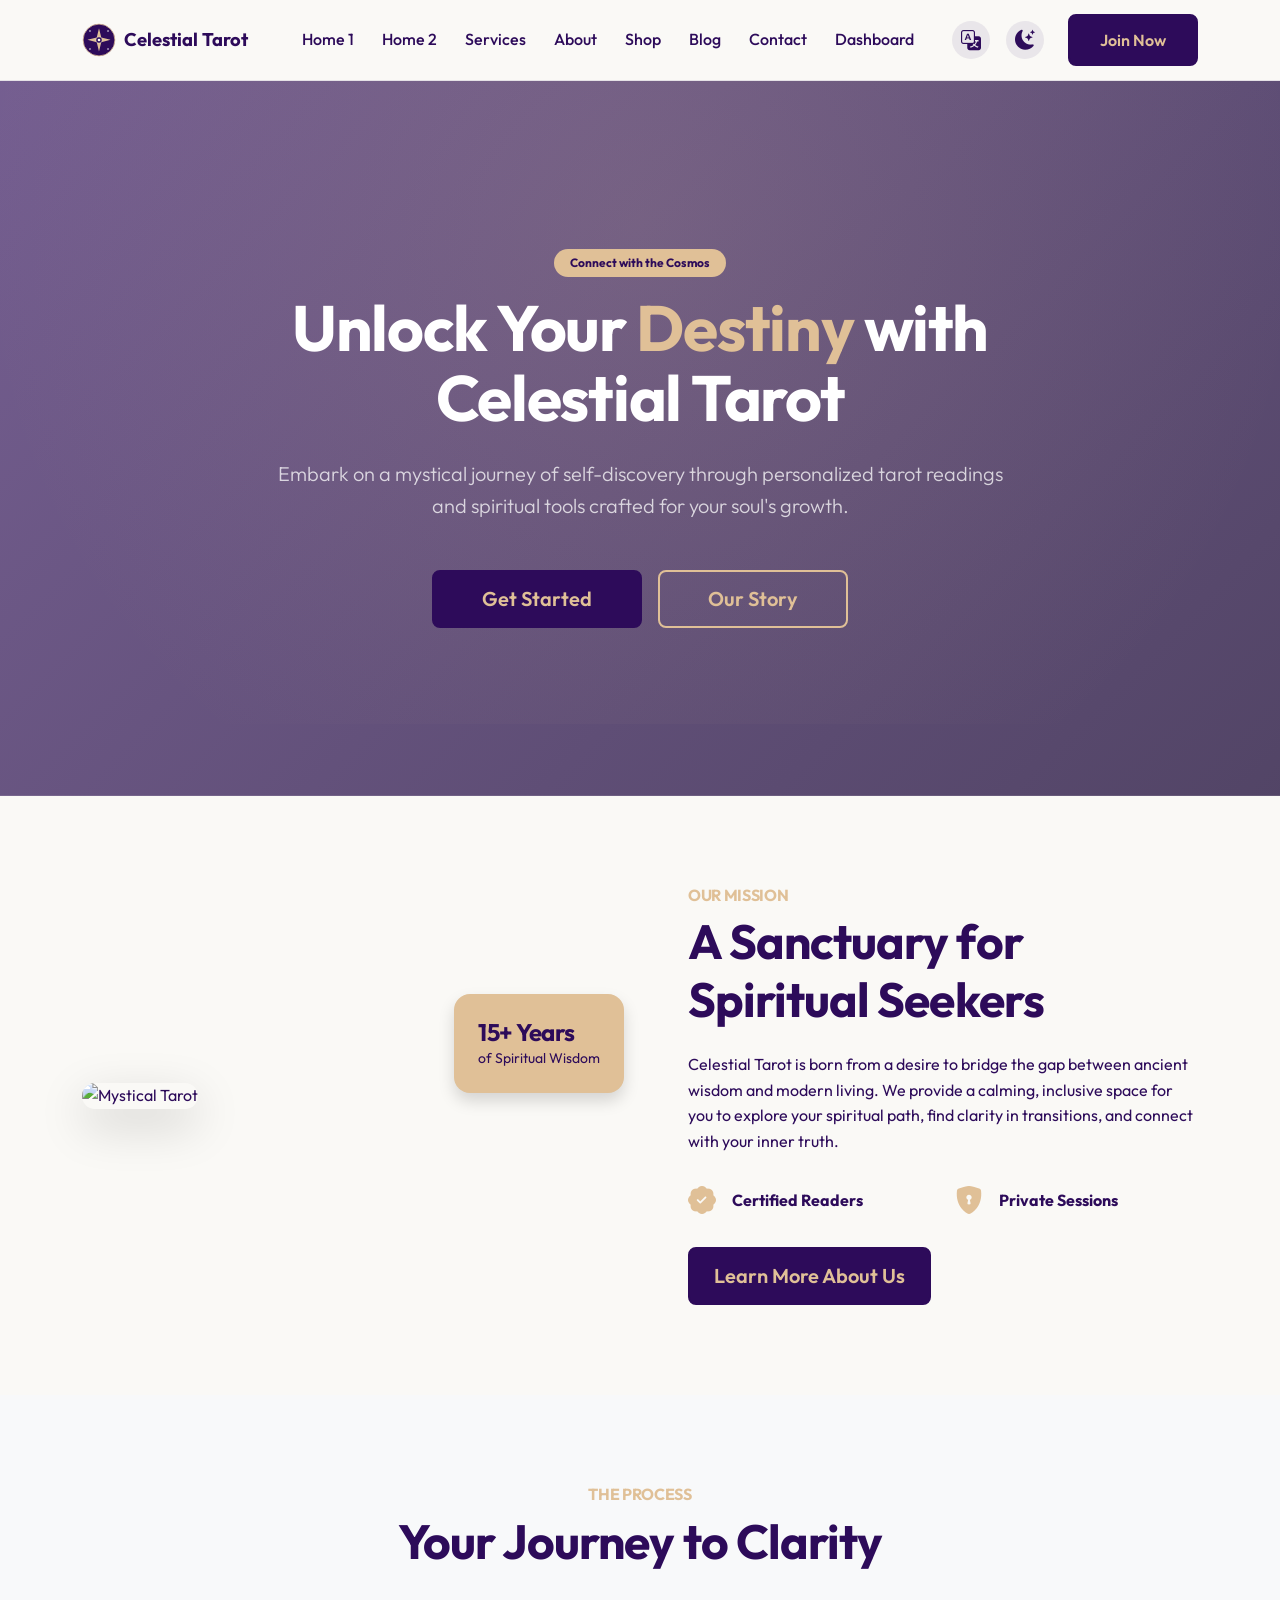
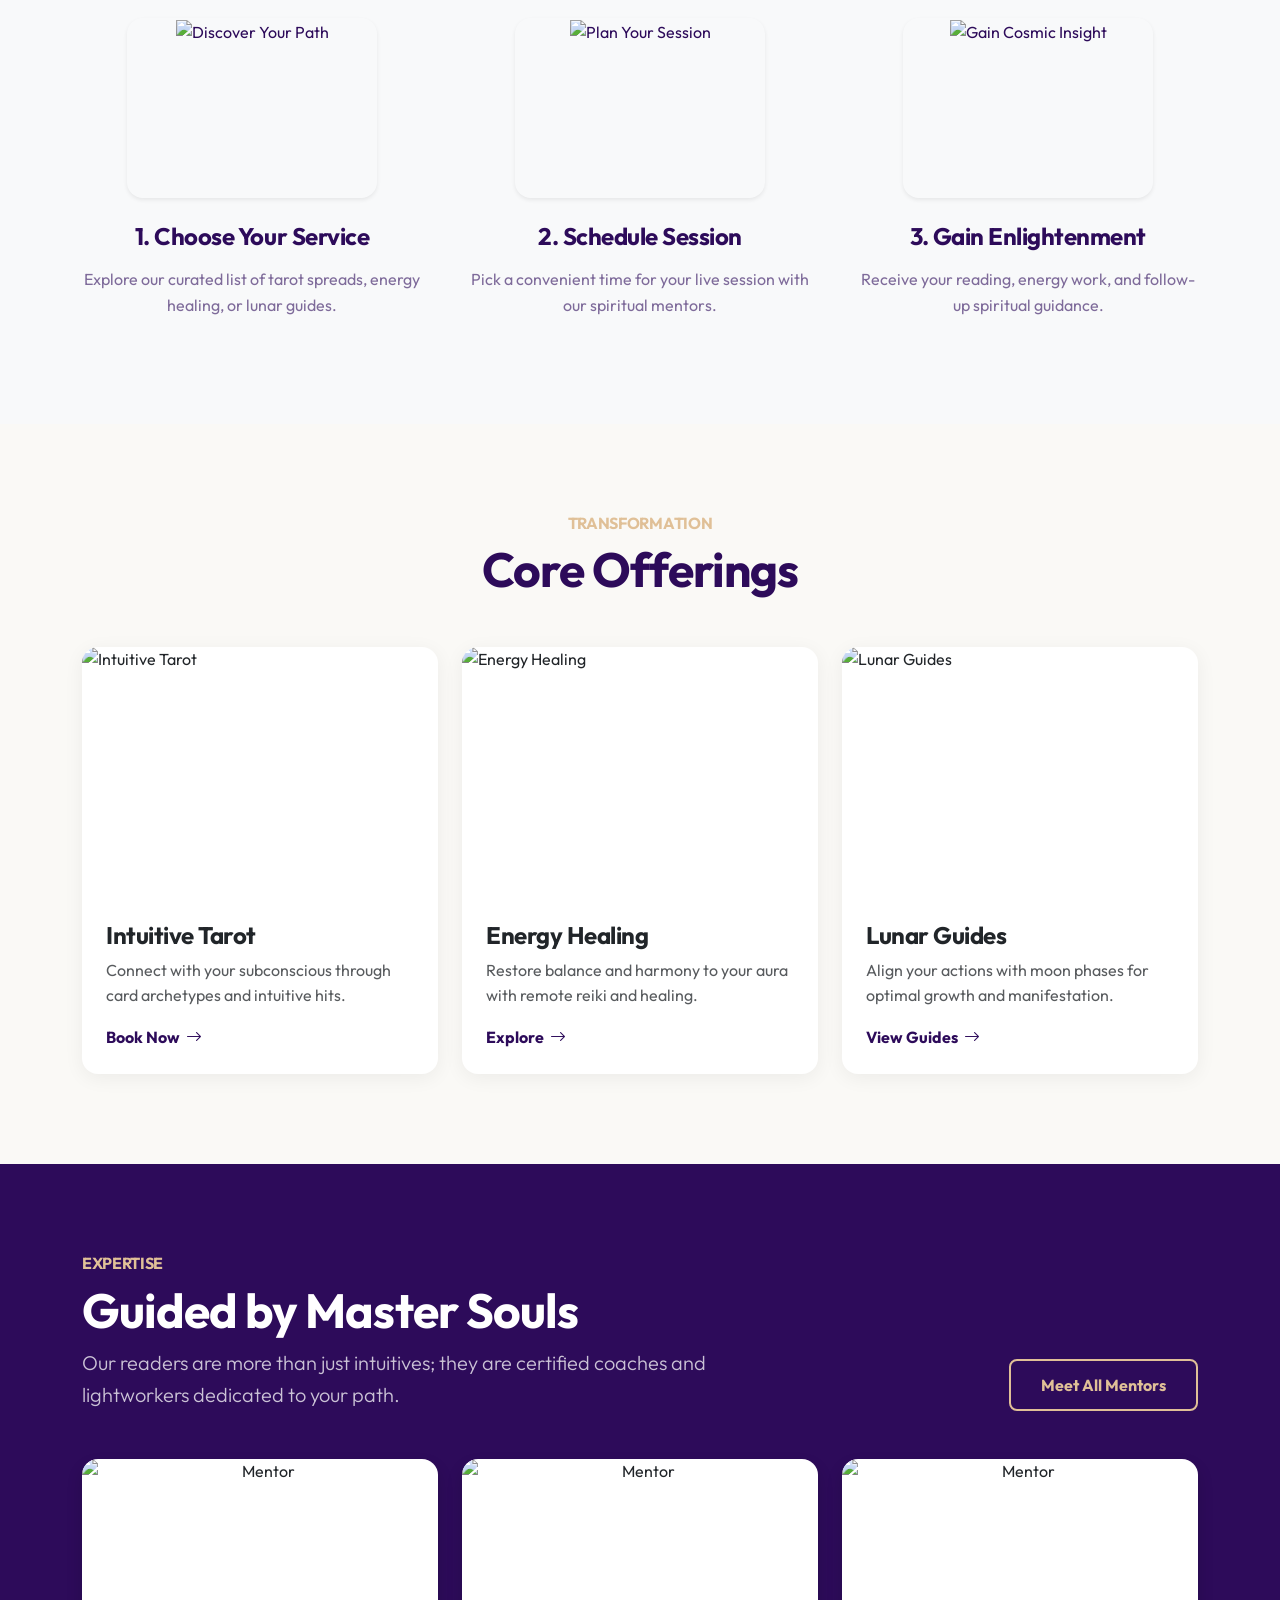
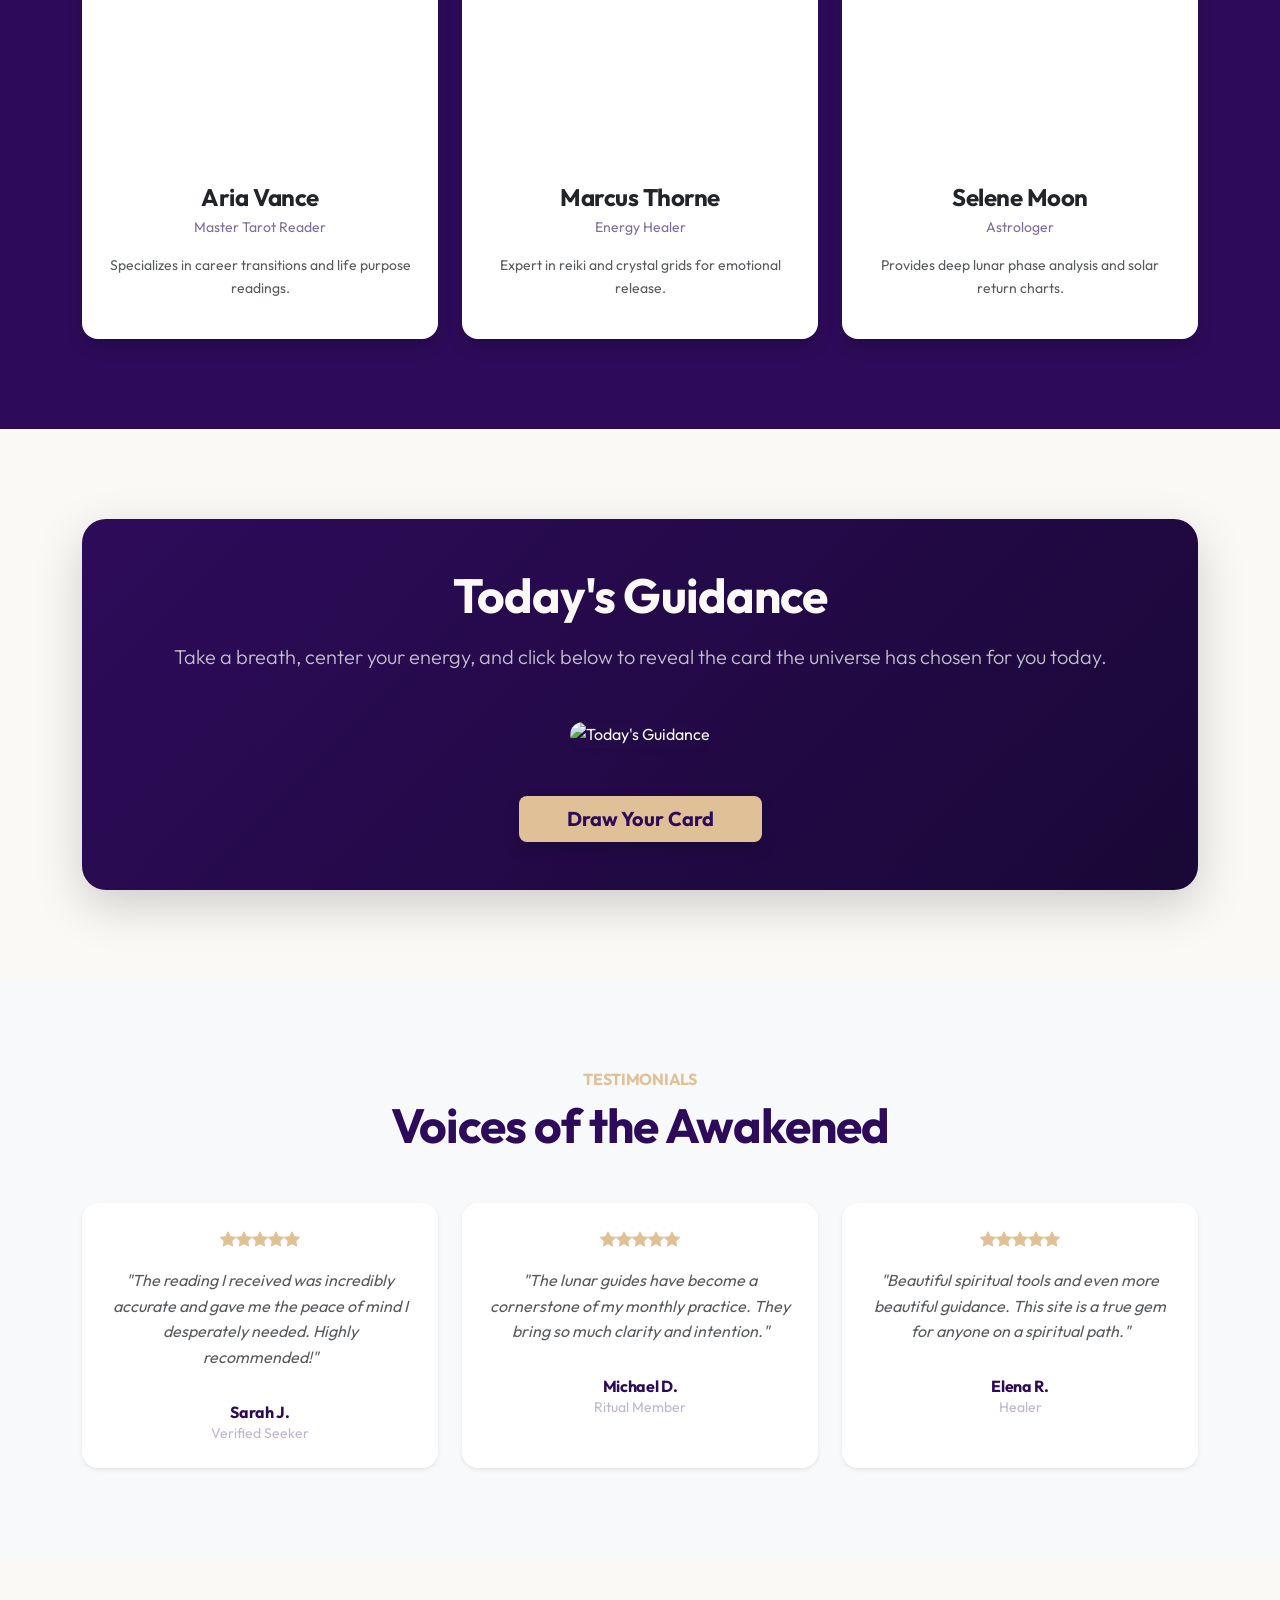
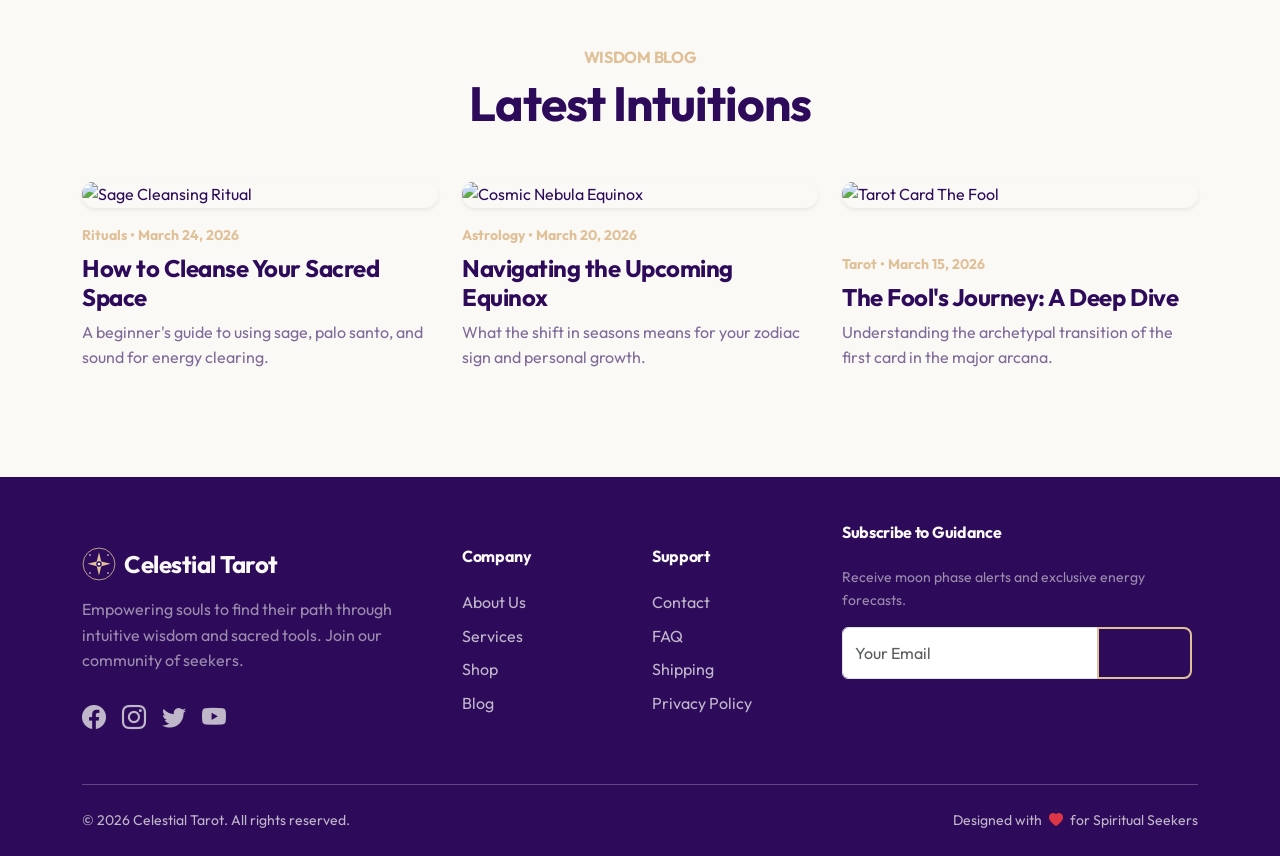
==== commit c10b5fe6: "Final remediation: Resolved site-wide image link issues, synced mobile offcanvas menus, fixed hambur" ====
--- a/index.html
+++ b/index.html
@@ -36,25 +36,20 @@
 
             <div class="collapse navbar-collapse" id="navbarNav">
                 <ul class="navbar-nav mx-auto">
-                    <li class="nav-item dropdown">
-                        <a class="nav-link dropdown-toggle active" href="#" role="button" data-bs-toggle="dropdown" aria-expanded="false">
-                            Home
-                        </a>
-                        <ul class="dropdown-menu border-0 shadow-sm glass-card">
-                            <li><a class="dropdown-item" href="index.html">Classic Version</a></li>
-                            <li><a class="dropdown-item" href="index2.html">Home 2 - Astrology</a></li>
-                        </ul>
-                    </li>
+                    <li class="nav-item"><a class="nav-link active" href="index.html">Home 1</a></li>
+                    <li class="nav-item"><a class="nav-link" href="index2.html">Home 2</a></li>
                     <li class="nav-item"><a class="nav-link" href="services.html">Services</a></li>
+                    <li class="nav-item"><a class="nav-link" href="about.html">About</a></li>
+                    <li class="nav-item"><a class="nav-link" href="shop.html">Shop</a></li>
                     <li class="nav-item"><a class="nav-link" href="blog.html">Blog</a></li>
                     <li class="nav-item"><a class="nav-link" href="contact.html">Contact</a></li>
                     <li class="nav-item"><a class="nav-link" href="dashboard.html">Dashboard</a></li>
                 </ul>
                 <div class="d-flex align-items-center">
-                    <div class="rtl-toggle me-3 d-none d-lg-block" onclick="document.documentElement.dir = document.documentElement.dir === 'rtl' ? 'ltr' : 'rtl'" title="Toggle RTL">
+                    <div class="rtl-toggle me-3 d-none d-lg-flex" title="Toggle RTL">
                         <i class="bi bi-translate text-secondary"></i>
                     </div>
-                    <div class="theme-toggle me-4 d-none d-lg-block" id="theme-toggle-desktop">
+                    <div class="theme-toggle me-4 d-none d-lg-flex" id="theme-toggle-desktop">
                         <i class="bi bi-moon-stars-fill text-secondary"></i>
                     </div>
                     <a href="signup.html" class="btn btn-primary">Join Now</a>
@@ -71,18 +66,11 @@
         </div>
         <div class="offcanvas-body">
             <ul class="navbar-nav justify-content-end flex-grow-1 pe-3">
-                <li class="nav-item dropdown">
-                    <a class="nav-link dropdown-toggle active" href="#" role="button" data-bs-toggle="dropdown" aria-expanded="false">
-                        Home
-                    </a>
-                    <ul class="dropdown-menu border-0 shadow-sm glass-card">
-                        <li><a class="dropdown-item" href="index.html">Home 1 - Tarot</a></li>
-                        <li><a class="dropdown-item" href="index2.html">Home 2 - Astrology</a></li>
-                    </ul>
-                </li>
+                <li class="nav-item"><a class="nav-link active" href="index.html">Home 1</a></li>
+                <li class="nav-item"><a class="nav-link" href="index2.html">Home 2</a></li>
                 <li class="nav-item"><a class="nav-link" href="services.html">Services</a></li>
+                <li class="nav-item"><a class="nav-link" href="#about">About</a></li>
                 <li class="nav-item"><a class="nav-link" href="#shop">Shop</a></li>
-                <li class="nav-item"><a class="nav-link" href="#about">About</a></li>
                 <li class="nav-item"><a class="nav-link" href="#contact">Contact</a></li>
             </ul>
             <div class="d-grid gap-2 mt-4">
@@ -114,8 +102,8 @@
         <div class="container">
             <div class="row align-items-center">
                 <div class="col-lg-6 mb-4 mb-lg-0 position-relative">
-                    <img src="https://images.unsplash.com/photo-1590076215667-873d3950b7fd?q=80&w=1000&fm=jpg&fit=crop" class="img-fluid rounded-4 shadow-lg" alt="Mystical Tarot">
-                    <div class="position-absolute bottom-0 end-0 bg-secondary p-4 rounded-4 m-3 shadow d-none d-md-block text-primary">
+                    <img src="https://images.unsplash.com/photo-1515377905703-c4788e51af15?q=80&w=1000&fm=jpg&fit=crop" class="img-fluid rounded-4 shadow-lg w-100" style="height: 450px; object-fit: cover;" alt="Mystical Tarot">
+                    <div class="position-absolute bottom-0 end-0 bg-secondary p-4 rounded-4 m-3 shadow d-none d-md-block" style="color: #2D0B5A !important;">
                         <h4 class="fw-bold mb-0">15+ Years</h4>
                         <p class="small mb-0">of Spiritual Wisdom</p>
                     </div>
@@ -153,24 +141,24 @@
             </div>
             <div class="row g-5">
                 <div class="col-md-4 text-center">
-                    <div class="mb-4 d-inline-block p-4 bg-white rounded-circle shadow-sm">
-                        <i class="bi bi-search display-5 text-primary"></i>
-                    </div>
-                    <h4 class="fw-bold">1. Choose Your Service</h4>
+                    <div class="mb-4 overflow-hidden rounded-4 shadow-sm mx-auto" style="width: 250px; height: 180px;">
+                        <img src="https://images.unsplash.com/photo-1528319725582-ddc096101511?q=80&w=400&fm=jpg&fit=crop" class="w-100 h-100" style="object-fit: cover;" alt="Discover Your Path">
+                    </div>
+                    <h4 class="fw-bold mb-3">1. Choose Your Service</h4>
                     <p class="text-muted">Explore our curated list of tarot spreads, energy healing, or lunar guides.</p>
                 </div>
                 <div class="col-md-4 text-center">
-                    <div class="mb-4 d-inline-block p-4 bg-white rounded-circle shadow-sm">
-                        <i class="bi bi-calendar-check display-5 text-primary"></i>
-                    </div>
-                    <h4 class="fw-bold">2. Schedule Session</h4>
+                    <div class="mb-4 overflow-hidden rounded-4 shadow-sm mx-auto" style="width: 250px; height: 180px;">
+                        <img src="https://images.unsplash.com/photo-1506126613408-eca07ce68773?q=80&w=400&fm=jpg&fit=crop" class="w-100 h-100" style="object-fit: cover;" alt="Plan Your Session">
+                    </div>
+                    <h4 class="fw-bold mb-3">2. Schedule Session</h4>
                     <p class="text-muted">Pick a convenient time for your live session with our spiritual mentors.</p>
                 </div>
                 <div class="col-md-4 text-center">
-                    <div class="mb-4 d-inline-block p-4 bg-white rounded-circle shadow-sm">
-                        <i class="bi bi-brightness-high display-5 text-primary"></i>
-                    </div>
-                    <h4 class="fw-bold">3. Gain Enlightenment</h4>
+                    <div class="mb-4 overflow-hidden rounded-4 shadow-sm mx-auto" style="width: 250px; height: 180px;">
+                        <img src="https://images.unsplash.com/photo-1462331940025-496dfbfc7564?q=80&w=400&fm=jpg&fit=crop" class="w-100 h-100" style="object-fit: cover;" alt="Gain Cosmic Insight">
+                    </div>
+                    <h4 class="fw-bold mb-3">3. Gain Enlightenment</h4>
                     <p class="text-muted">Receive your reading, energy work, and follow-up spiritual guidance.</p>
                 </div>
             </div>
@@ -184,57 +172,56 @@
             <h2 class="display-5 fw-bold mb-5">Core Offerings</h2>
             <div class="row g-4 text-start">
                 <div class="col-md-4">
-                    <div class="card offering-card">
-                        <img src="https://images.unsplash.com/photo-1544005313-94ddf0286df2?q=80&w=600&fm=jpg&fit=crop" alt="Intuitive Tarot">
-                        <div class="offering-card-body">
+                    <div class="card offering-card h-100 d-flex flex-column">
+                        <img src="https://images.unsplash.com/photo-1544005313-94ddf0286df2?q=80&w=600&fm=jpg&fit=crop" class="w-100" style="height: 250px; object-fit: cover;" alt="Intuitive Tarot">
+                        <div class="offering-card-body d-flex flex-column flex-grow-1">
                             <h4 class="fw-bold">Intuitive Tarot</h4>
-                            <p class="opacity-75">Connect with your subconscious through card archetypes and intuitive hits.</p>
-                            <a href="services.html" class="service-card-link">Book Now <i class="bi bi-arrow-right"></i></a>
-                        </div>
-                    </div>
-                </div>
-                <div class="col-md-4">
-                    <div class="card offering-card">
-                        <img src="https://images.unsplash.com/photo-1547425260-76bcadfb4f2c?q=80&w=600&fm=jpg&fit=crop" alt="Energy Healing">
-                        <div class="offering-card-body">
+                            <p class="opacity-75 flex-grow-1">Connect with your subconscious through card archetypes and intuitive hits.</p>
+                            <a href="services.html" class="service-card-link mt-auto">Book Now <i class="bi bi-arrow-right"></i></a>
+                        </div>
+                    </div>
+                </div>
+                <div class="col-md-4">
+                    <div class="card offering-card h-100 d-flex flex-column">
+                        <img src="https://images.unsplash.com/photo-1547425260-76bcadfb4f2c?q=80&w=600&fm=jpg&fit=crop" class="w-100" style="height: 250px; object-fit: cover;" alt="Energy Healing">
+                        <div class="offering-card-body d-flex flex-column flex-grow-1">
                             <h4 class="fw-bold">Energy Healing</h4>
-                            <p class="opacity-75">Restore balance and harmony to your aura with remote reiki and healing.</p>
-                            <a href="services.html" class="service-card-link">Explore <i class="bi bi-arrow-right"></i></a>
-                        </div>
-                    </div>
-                </div>
-                <div class="col-md-4">
-                    <div class="card offering-card">
-                        <img src="https://images.unsplash.com/photo-1554151228-14d9def656e4?q=80&w=600&fm=jpg&fit=crop" alt="Lunar Guides">
-                        <div class="offering-card-body">
+                            <p class="opacity-75 flex-grow-1">Restore balance and harmony to your aura with remote reiki and healing.</p>
+                            <a href="services.html" class="service-card-link mt-auto">Explore <i class="bi bi-arrow-right"></i></a>
+                        </div>
+                    </div>
+                </div>
+                <div class="col-md-4">
+                    <div class="card offering-card h-100 d-flex flex-column">
+                        <img src="https://images.unsplash.com/photo-1554151228-14d9def656e4?q=80&w=600&fm=jpg&fit=crop" class="w-100" style="height: 250px; object-fit: cover;" alt="Lunar Guides">
+                        <div class="offering-card-body d-flex flex-column flex-grow-1">
                             <h4 class="fw-bold">Lunar Guides</h4>
-                            <p class="opacity-75">Align your actions with moon phases for optimal growth and manifestation.</p>
-                            <a href="services.html" class="service-card-link">View Guides <i class="bi bi-arrow-right"></i></a>
-                        </div>
-                    </div>
-                </div>
-            </div>
-        </div>
-    </section>
-
-    <!-- Meet Our Mentors -->
-    <section class="section-padding bg-primary text-white">
+                            <p class="opacity-75 flex-grow-1">Align your actions with moon phases for optimal growth and manifestation.</p>
+                            <a href="services.html" class="service-card-link mt-auto">View Guides <i class="bi bi-arrow-right"></i></a>
+                        </div>
+                    </div>
+                </div>
+            </div>
+        </div>
+    </section>
+
+    <section class="section-padding bg-primary text-white" id="mentors">
         <div class="container">
             <div class="row align-items-end mb-5">
                 <div class="col-lg-7">
                     <h6 class="text-secondary fw-bold text-uppercase mb-2">Expertise</h6>
-                    <h2 class="display-5 fw-bold">Guided by Master Souls</h2>
-                    <p class="lead opacity-75 mb-0">Our readers are more than just intuitives; they are certified coaches and lightworkers dedicated to your path.</p>
+                    <h2 class="display-5 fw-bold dark-purple-on-gold">Guided by Master Souls</h2>
+                    <p class="lead opacity-75 mb-0 dark-purple-on-gold">Our readers are more than just intuitives; they are certified coaches and lightworkers dedicated to your path.</p>
                 </div>
                 <div class="col-lg-5 text-lg-end mt-3">
-                    <a href="services.html" class="btn btn-secondary text-primary fw-bold">Meet All Mentors</a>
+                    <a href="services.html" class="btn btn-secondary fw-bold">Meet All Mentors</a>
                 </div>
             </div>
             <div class="row g-4 text-primary">
                 <div class="col-md-4">
-                    <div class="card bg-white p-0 border-0 overflow-hidden text-center h-100 shadow">
-                        <img src="https://images.unsplash.com/photo-1544005313-94ddf0286df2?q=80&w=400&fm=jpg&fit=crop" class="card-img-top" alt="Mentor">
-                        <div class="card-body p-4">
+                    <div class="card p-0 border-0 overflow-hidden text-center h-100 shadow d-flex flex-column">
+                        <img src="https://images.unsplash.com/photo-1534528741775-53994a69daeb?q=80&w=400&fm=jpg&fit=crop" class="card-img-top w-100" alt="Mentor" style="height: 300px; object-fit: cover;">
+                        <div class="card-body p-4 flex-grow-1">
                             <h4 class="fw-bold mb-1">Aria Vance</h4>
                             <p class="text-muted small">Master Tarot Reader</p>
                             <p class="small opacity-75">Specializes in career transitions and life purpose readings.</p>
@@ -242,9 +229,9 @@
                     </div>
                 </div>
                 <div class="col-md-4">
-                    <div class="card bg-white p-0 border-0 overflow-hidden text-center h-100 shadow">
-                        <img src="https://images.unsplash.com/photo-1547425260-76bcadfb4f2c?q=80&w=400&fm=jpg&fit=crop" class="card-img-top" alt="Mentor">
-                        <div class="card-body p-4">
+                    <div class="card p-0 border-0 overflow-hidden text-center h-100 shadow d-flex flex-column">
+                        <img src="https://images.unsplash.com/photo-1506794778202-cad84cf45f1d?q=80&w=400&fm=jpg&fit=crop" class="card-img-top w-100" alt="Mentor" style="height: 300px; object-fit: cover;">
+                        <div class="card-body p-4 flex-grow-1">
                             <h4 class="fw-bold mb-1">Marcus Thorne</h4>
                             <p class="text-muted small">Energy Healer</p>
                             <p class="small opacity-75">Expert in reiki and crystal grids for emotional release.</p>
@@ -252,9 +239,9 @@
                     </div>
                 </div>
                 <div class="col-md-4">
-                    <div class="card bg-white p-0 border-0 overflow-hidden text-center h-100 shadow">
-                        <img src="https://images.unsplash.com/photo-1554151228-14d9def656e4?q=80&w=400&fm=jpg&fit=crop" class="card-img-top" alt="Mentor">
-                        <div class="card-body p-4">
+                    <div class="card p-0 border-0 overflow-hidden text-center h-100 shadow d-flex flex-column">
+                        <img src="https://images.unsplash.com/photo-1438761681033-6461ffad8d80?q=80&w=400&fm=jpg&fit=crop" class="card-img-top w-100" alt="Mentor" style="height: 300px; object-fit: cover;">
+                        <div class="card-body p-4 flex-grow-1">
                             <h4 class="fw-bold mb-1">Selene Moon</h4>
                             <p class="text-muted small">Astrologer</p>
                             <p class="small opacity-75">Provides deep lunar phase analysis and solar return charts.</p>
@@ -275,9 +262,9 @@
                             <h2 class="display-5 fw-bold mb-3">Today's Guidance</h2>
                             <p class="lead mb-5 opacity-75">Take a breath, center your energy, and click below to reveal the card the universe has chosen for you today.</p>
                             <div class="mb-5">
-                                <img src="https://images.unsplash.com/photo-1542127201395-535359b85c2c?q=80&w=800&fm=jpg&fit=crop" class="img-fluid rounded-4 shadow-sm" alt="Today's Guidance" style="max-height: 400px; width: auto;">
+                                <img src="https://images.unsplash.com/photo-1512438248247-f0f2a5a8b7f0?q=80&w=800&fm=jpg&fit=crop" class="img-fluid rounded-4 shadow-sm w-100" alt="Today's Guidance" style="height: 400px; object-fit: cover;">
                             </div>
-                            <button class="btn btn-secondary btn-lg px-5 text-primary border-0 shadow fw-bold">Draw Your Card</button>
+                            <button class="btn btn-lg px-5 border-0 shadow fw-bold" style="background-color: #E0C097; color: #2D0B5A !important;">Draw Your Card</button>
                         </div>
                     </div>
                 </div>
@@ -336,31 +323,31 @@
             </div>
             <div class="row g-4">
                 <div class="col-lg-4">
-                    <article class="h-100">
+                    <article class="h-100 d-flex flex-column">
                         <div class="mb-3 overflow-hidden rounded-4 shadow-sm">
-                            <img src="https://images.unsplash.com/photo-1515023115689-589c33041d3c?q=80&w=400&fm=jpg&fit=crop" class="img-fluid hover-zoom" alt="Blog">
-                        </div>
-                        <span class="text-secondary small fw-bold">Rituals • March 24, 2026</span>
+                            <img src="https://images.unsplash.com/photo-1506126613408-eca07ce68773?q=80&w=600&fm=jpg&fit=crop" class="img-fluid hover-zoom w-100" alt="Sage Cleansing Ritual" style="height: 220px; object-fit: cover;">
+                        </div>
+                        <span class="text-secondary small fw-bold mt-auto">Rituals • March 24, 2026</span>
                         <h4 class="fw-bold mt-2"><a href="#" class="text-primary text-decoration-none">How to Cleanse Your Sacred Space</a></h4>
                         <p class="text-muted">A beginner's guide to using sage, palo santo, and sound for energy clearing.</p>
                     </article>
                 </div>
                 <div class="col-lg-4">
-                    <article class="h-100">
+                    <article class="h-100 d-flex flex-column">
                         <div class="mb-3 overflow-hidden rounded-4 shadow-sm">
-                            <img src="https://images.unsplash.com/photo-1542127201395-535359b85c2c?q=80&w=400&fm=jpg&fit=crop" class="img-fluid hover-zoom" alt="Blog">
-                        </div>
-                        <span class="text-secondary small fw-bold">Astrology • March 20, 2026</span>
+                            <img src="https://images.unsplash.com/photo-1462331940025-496dfbfc7564?q=80&w=600&fm=jpg&fit=crop" class="img-fluid hover-zoom w-100" alt="Cosmic Nebula Equinox" style="height: 220px; object-fit: cover;">
+                        </div>
+                        <span class="text-secondary small fw-bold mt-auto">Astrology • March 20, 2026</span>
                         <h4 class="fw-bold mt-2"><a href="#" class="text-primary text-decoration-none">Navigating the Upcoming Equinox</a></h4>
                         <p class="text-muted">What the shift in seasons means for your zodiac sign and personal growth.</p>
                     </article>
                 </div>
                 <div class="col-lg-4">
-                    <article class="h-100">
+                    <article class="h-100 d-flex flex-column">
                         <div class="mb-3 overflow-hidden rounded-4 shadow-sm">
-                            <img src="https://images.unsplash.com/photo-1506126613408-eca07ce68773?q=80&w=400&fm=jpg&fit=crop" class="img-fluid hover-zoom" alt="Blog">
-                        </div>
-                        <span class="text-secondary small fw-bold">Tarot • March 15, 2026</span>
+                            <img src="https://images.unsplash.com/photo-1616712134411-6b6ae89bc3ba?q=80&w=400&fm=jpg&fit=crop" class="img-fluid hover-zoom w-100" alt="Tarot Card The Fool" style="height: 220px; object-fit: cover;">
+                        </div>
+                        <span class="text-secondary small fw-bold mt-auto">Tarot • March 15, 2026</span>
                         <h4 class="fw-bold mt-2"><a href="#" class="text-primary text-decoration-none">The Fool's Journey: A Deep Dive</a></h4>
                         <p class="text-muted">Understanding the archetypal transition of the first card in the major arcana.</p>
                     </article>
@@ -373,20 +360,20 @@
     <footer class="footer">
         <div class="container">
             <div class="row g-4">
-                <div class="col-lg-4">
-                    <div class="d-flex align-items-center mb-3">
+                <div class="col-lg-4 col-md-12 text-center text-lg-start">
+                    <div class="d-flex align-items-center mb-3 justify-content-center justify-content-lg-start">
                         <img src="assets/img/favicon.svg" alt="Celestial Tarot" width="34" height="34" class="me-2" style="border-radius:50%;">
                         <h4 class="fw-bold mb-0">Celestial Tarot</h4>
                     </div>
                     <p class="opacity-75 mb-4">Empowering souls to find their path through intuitive wisdom and sacred tools. Join our community of seekers.</p>
-                    <div class="d-flex gap-3">
+                    <div class="d-flex gap-3 justify-content-center justify-content-lg-start">
                         <a href="#"><i class="bi bi-facebook fs-4"></i></a>
                         <a href="#"><i class="bi bi-instagram fs-4"></i></a>
                         <a href="#"><i class="bi bi-twitter fs-4"></i></a>
                         <a href="#"><i class="bi bi-youtube fs-4"></i></a>
                     </div>
                 </div>
-                <div class="col-md-2 text-center text-md-start">
+                <div class="col-lg-2 col-md-6 text-center text-lg-start">
                     <h6 class="fw-bold mb-4">Company</h6>
                     <ul class="list-unstyled">
                         <li class="mb-2"><a href="about.html">About Us</a></li>
@@ -395,7 +382,7 @@
                         <li class="mb-2"><a href="blog.html">Blog</a></li>
                     </ul>
                 </div>
-                <div class="col-md-2 text-center text-md-start">
+                <div class="col-lg-2 col-md-6 text-center text-lg-start">
                     <h6 class="fw-bold mb-4">Support</h6>
                     <ul class="list-unstyled">
                         <li class="mb-2"><a href="contact.html">Contact</a></li>
@@ -404,7 +391,7 @@
                         <li class="mb-2"><a href="#">Privacy Policy</a></li>
                     </ul>
                 </div>
-                <div class="col-lg-4 text-center text-lg-start">
+                <div class="col-lg-4 col-md-12 text-center text-lg-start mt-4 mt-lg-0">
                     <h6 class="fw-bold mb-4">Subscribe to Guidance</h6>
                     <p class="small opacity-75">Receive moon phase alerts and exclusive energy forecasts.</p>
                     <form class="mt-3">
@@ -436,11 +423,5 @@
     <script src="https://cdn.jsdelivr.net/npm/bootstrap@5.3.0/dist/js/bootstrap.bundle.min.js"></script>
     <!-- Custom JS -->
     <script src="assets/js/main.js"></script>
-    <script>
-        // Specific toggle for desktop (sync with main.js logic)
-        document.getElementById('theme-toggle-desktop').addEventListener('click', () => {
-            document.getElementById('theme-toggle').click();
-        });
-    </script>
 </body>
 </html>
--- a/assets/css/style.css
+++ b/assets/css/style.css
@@ -15,7 +15,7 @@
 
 [data-theme="dark"] {
     --primary-color: #E0C097;
-    --secondary-color: #2D0B5A;
+    --secondary-color: #FAF9F6;
     --bg-color: #0D0520;
     --text-color: #FAF9F6;
     --card-bg: #1A0836;
@@ -46,8 +46,11 @@
    =========================== */
 .text-primary { color: var(--primary-color) !important; }
 .text-secondary { color: var(--secondary-color) !important; }
+.text-muted { color: rgba(45, 11, 90, 0.6) !important; }
 .bg-primary { background-color: var(--primary-color) !important; }
 .bg-secondary { background-color: var(--secondary-color) !important; }
+
+[data-theme="dark"] .text-muted { color: rgba(250, 249, 246, 0.6) !important; }
 
 /* ===========================
    GLASS CARD
@@ -115,12 +118,20 @@
     transform: translateY(-2px);
 }
 [data-theme="dark"] .btn-secondary {
-    border-color: #2D0B5A;
-    color: #2D0B5A;
+    border-color: #FAF9F6;
+    color: #FAF9F6;
 }
 [data-theme="dark"] .btn-secondary:hover {
-    background: #2D0B5A;
-    color: #E0C097;
+    background: #FAF9F6;
+    color: #2D0B5A;
+}
+
+[data-theme="dark"] .badge.bg-primary {
+    color: #2D0B5A !important;
+}
+
+[data-theme="dark"] .dark-purple-on-gold {
+    color: #2D0B5A !important;
 }
 
 .btn-outline-primary {
@@ -160,11 +171,11 @@
 .navbar-brand {
     font-size: 1.15rem;
     font-weight: 700;
-    color: #2D0B5A !important;
+    color: var(--primary-color) !important;
     text-decoration: none;
 }
 [data-theme="dark"] .navbar-brand {
-    color: #E0C097 !important;
+    color: var(--primary-color) !important;
 }
 
 .navbar-brand img {
@@ -172,21 +183,21 @@
 }
 
 .nav-link {
-    color: #2D0B5A !important;
+    color: var(--text-color) !important;
     font-weight: 500;
     margin: 0 6px;
     transition: var(--transition);
 }
 [data-theme="dark"] .nav-link {
-    color: #E0C097 !important;
+    color: var(--primary-color) !important;
 }
 .nav-link:hover, .nav-link.active {
-    color: #E0C097 !important;
+    color: var(--primary-color) !important;
     opacity: 1;
 }
 [data-theme="dark"] .nav-link:hover,
 [data-theme="dark"] .nav-link.active {
-    color: #FAF9F6 !important;
+    color: #FFFFFF !important;
 }
 
 .dropdown-menu {
@@ -232,6 +243,38 @@
 }
 [data-theme="dark"] .navbar-toggler-icon {
     filter: invert(1);
+}
+
+/* Offcanvas Menu */
+.offcanvas {
+    background-color: var(--bg-color) !important;
+    color: var(--text-color) !important;
+}
+.offcanvas .nav-link {
+    color: var(--text-color) !important;
+    font-weight: 500;
+    padding: 12px 15px;
+    border-bottom: 1px solid rgba(45, 11, 154, 0.05);
+    transition: var(--transition);
+    border-radius: 8px;
+}
+.offcanvas .nav-link.active {
+    color: var(--secondary-color) !important;
+    background: rgba(224, 192, 151, 0.12);
+    padding-left: 20px;
+}
+[data-theme="dark"] .offcanvas .nav-link.active {
+    background: rgba(45, 11, 154, 0.2);
+    color: var(--secondary-color) !important;
+}
+[data-theme="dark"] .offcanvas .nav-link {
+    border-bottom-color: rgba(224, 192, 151, 0.1);
+}
+[data-theme="dark"] .offcanvas-header .btn-close {
+    filter: invert(1);
+}
+[data-theme="dark"] .offcanvas-body {
+    color: var(--text-color) !important;
 }
 
 /* ===========================
@@ -271,9 +314,12 @@
    =========================== */
 .hero-section {
     padding: 120px 0;
-    background:
-        linear-gradient(135deg, rgba(45, 11, 90, 0.88) 0%, rgba(26, 8, 54, 0.95) 100%),
-        url('https://images.unsplash.com/photo-1532968961962-8a0cb3a2d4c5?q=80&w=2000&fm=jpg&fit=crop') center/cover no-repeat;
+    background-image:
+        linear-gradient(135deg, rgba(45, 11, 90, 0.65) 0%, rgba(26, 8, 54, 0.75) 100%),
+        url('https://images.unsplash.com/photo-1518173946687-a4c8892bbd9f?q=80&w=2000&fm=jpg&fit=crop');
+    background-size: cover;
+    background-position: center;
+    background-repeat: no-repeat;
     color: #FFFFFF;
     position: relative;
     overflow: hidden;
@@ -638,8 +684,19 @@
     text-align: right;
 }
 [dir="rtl"] .ms-auto { margin-right: auto !important; margin-left: 0 !important; }
+[dir="rtl"] .me-auto { margin-left: auto !important; margin-right: 0 !important; }
+[dir="rtl"] .me-1 { margin-left: 0.25rem !important; margin-right: 0 !important; }
 [dir="rtl"] .me-2 { margin-left: 0.5rem !important; margin-right: 0 !important; }
 [dir="rtl"] .me-3 { margin-left: 1rem !important; margin-right: 0 !important; }
+[dir="rtl"] .me-4 { margin-left: 1.5rem !important; margin-right: 0 !important; }
+[dir="rtl"] .me-5 { margin-left: 3rem !important; margin-right: 0 !important; }
+[dir="rtl"] .ms-1 { margin-right: 0.25rem !important; margin-left: 0 !important; }
+[dir="rtl"] .ms-2 { margin-right: 0.5rem !important; margin-left: 0 !important; }
+[dir="rtl"] .ms-3 { margin-right: 1rem !important; margin-left: 0 !important; }
+[dir="rtl"] .ms-4 { margin-right: 1.5rem !important; margin-left: 0 !important; }
+[dir="rtl"] .ms-5 { margin-right: 3rem !important; margin-left: 0 !important; }
+[dir="rtl"] .pe-3 { padding-left: 1rem !important; padding-right: 0 !important; }
+[dir="rtl"] .ps-3 { padding-right: 1rem !important; padding-left: 0 !important; }
 
 /* ===========================
    ANIMATIONS
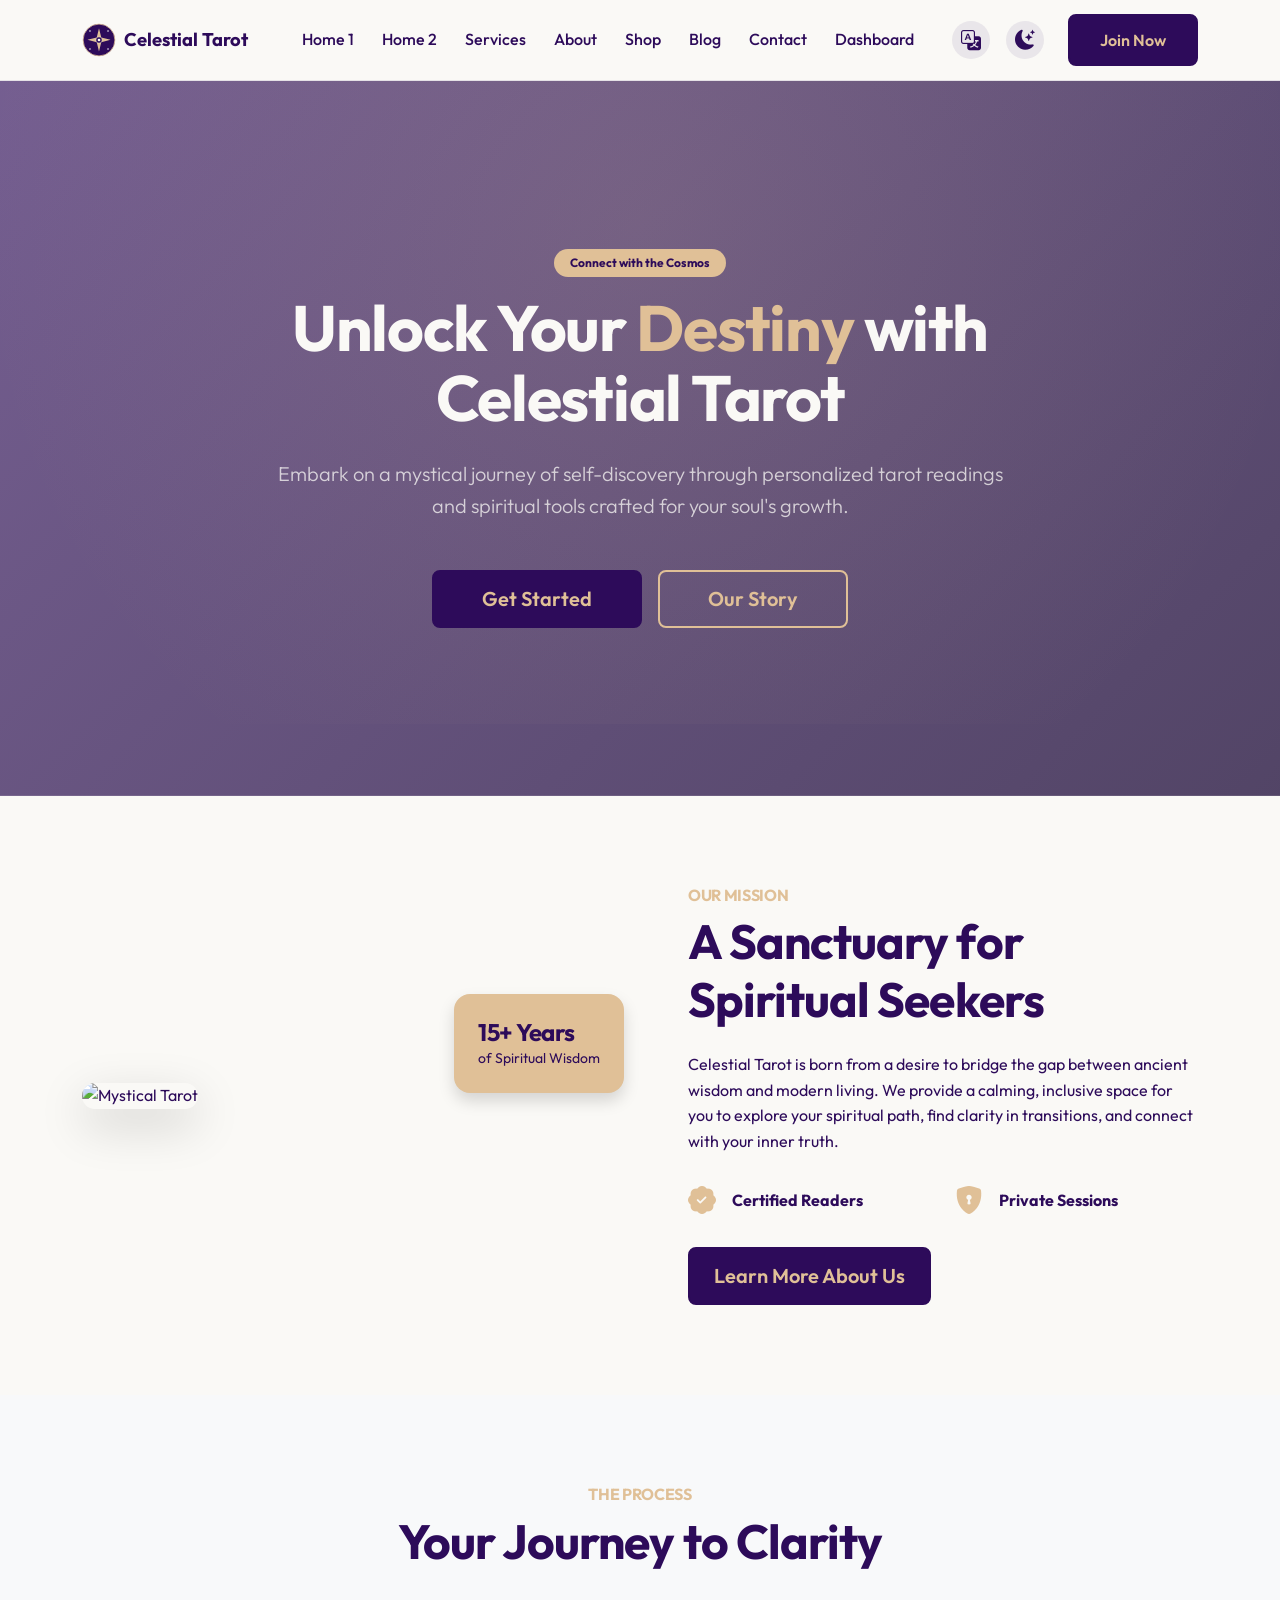
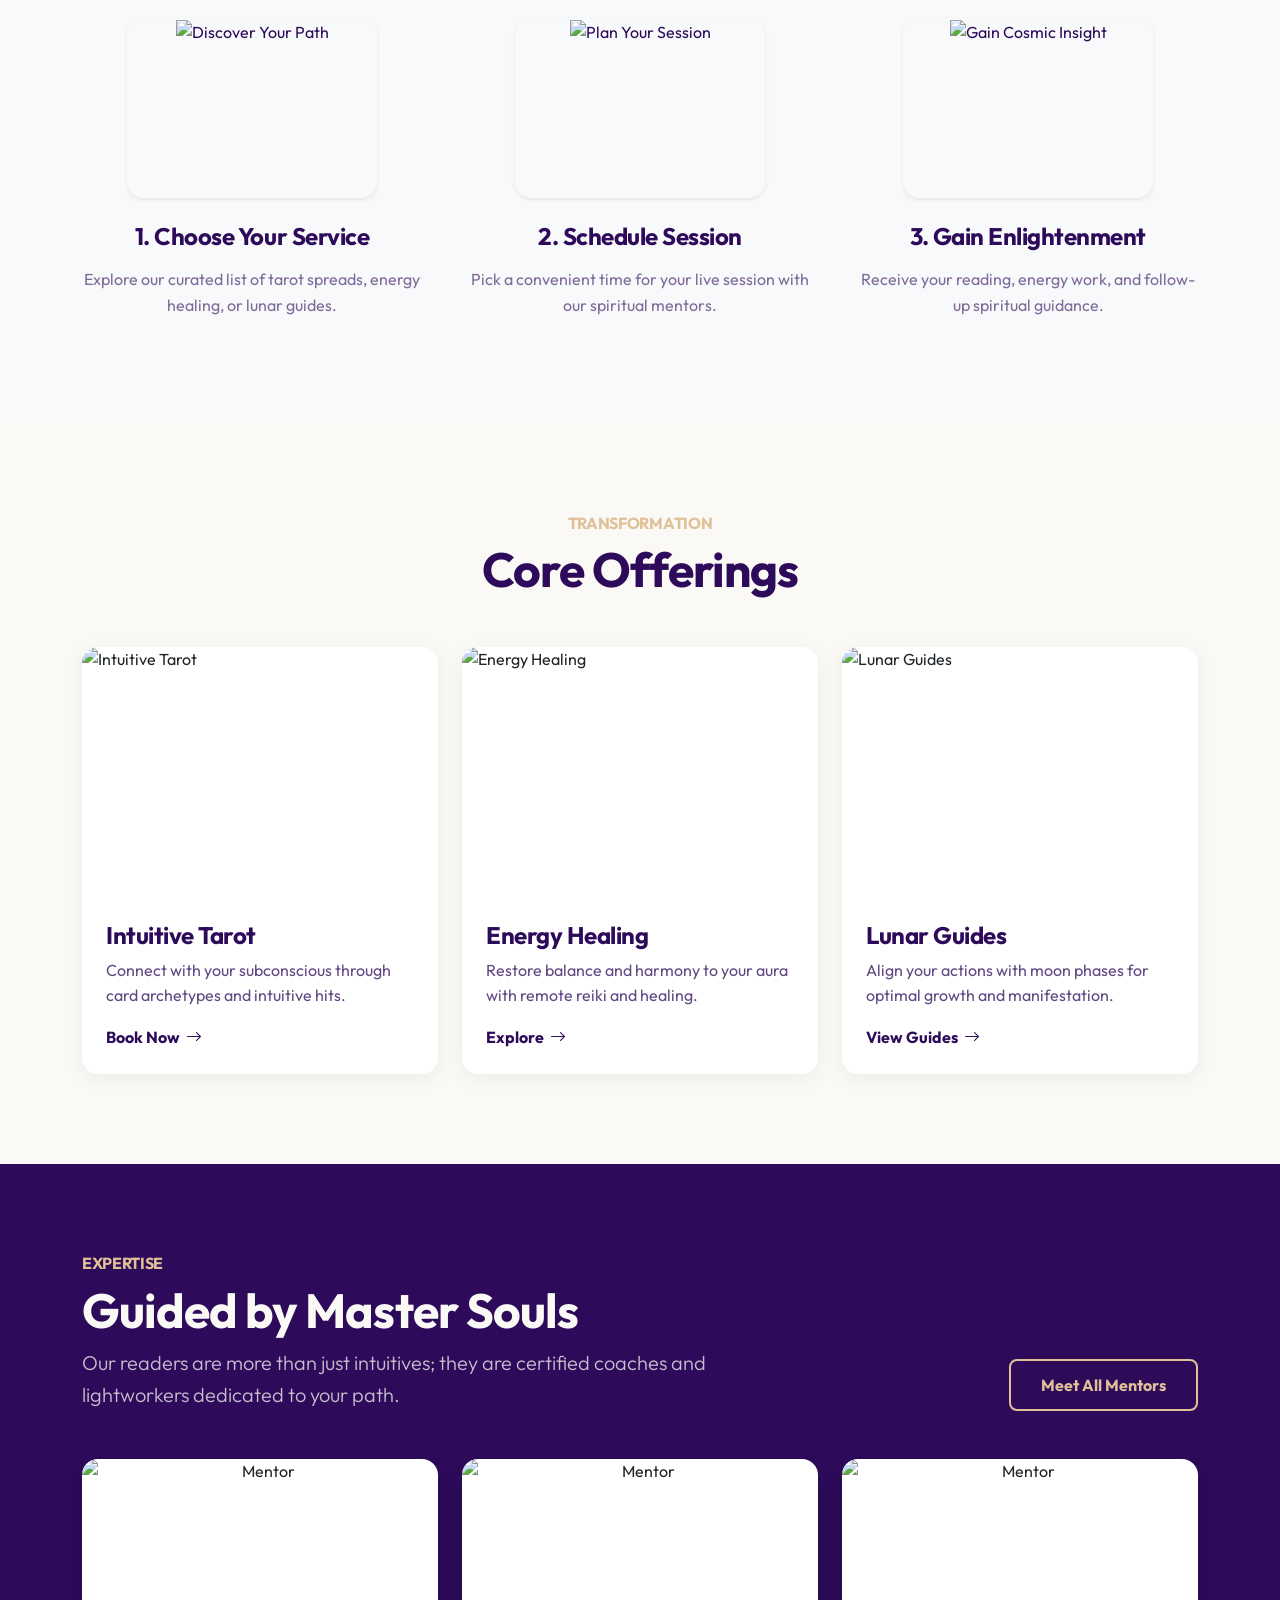
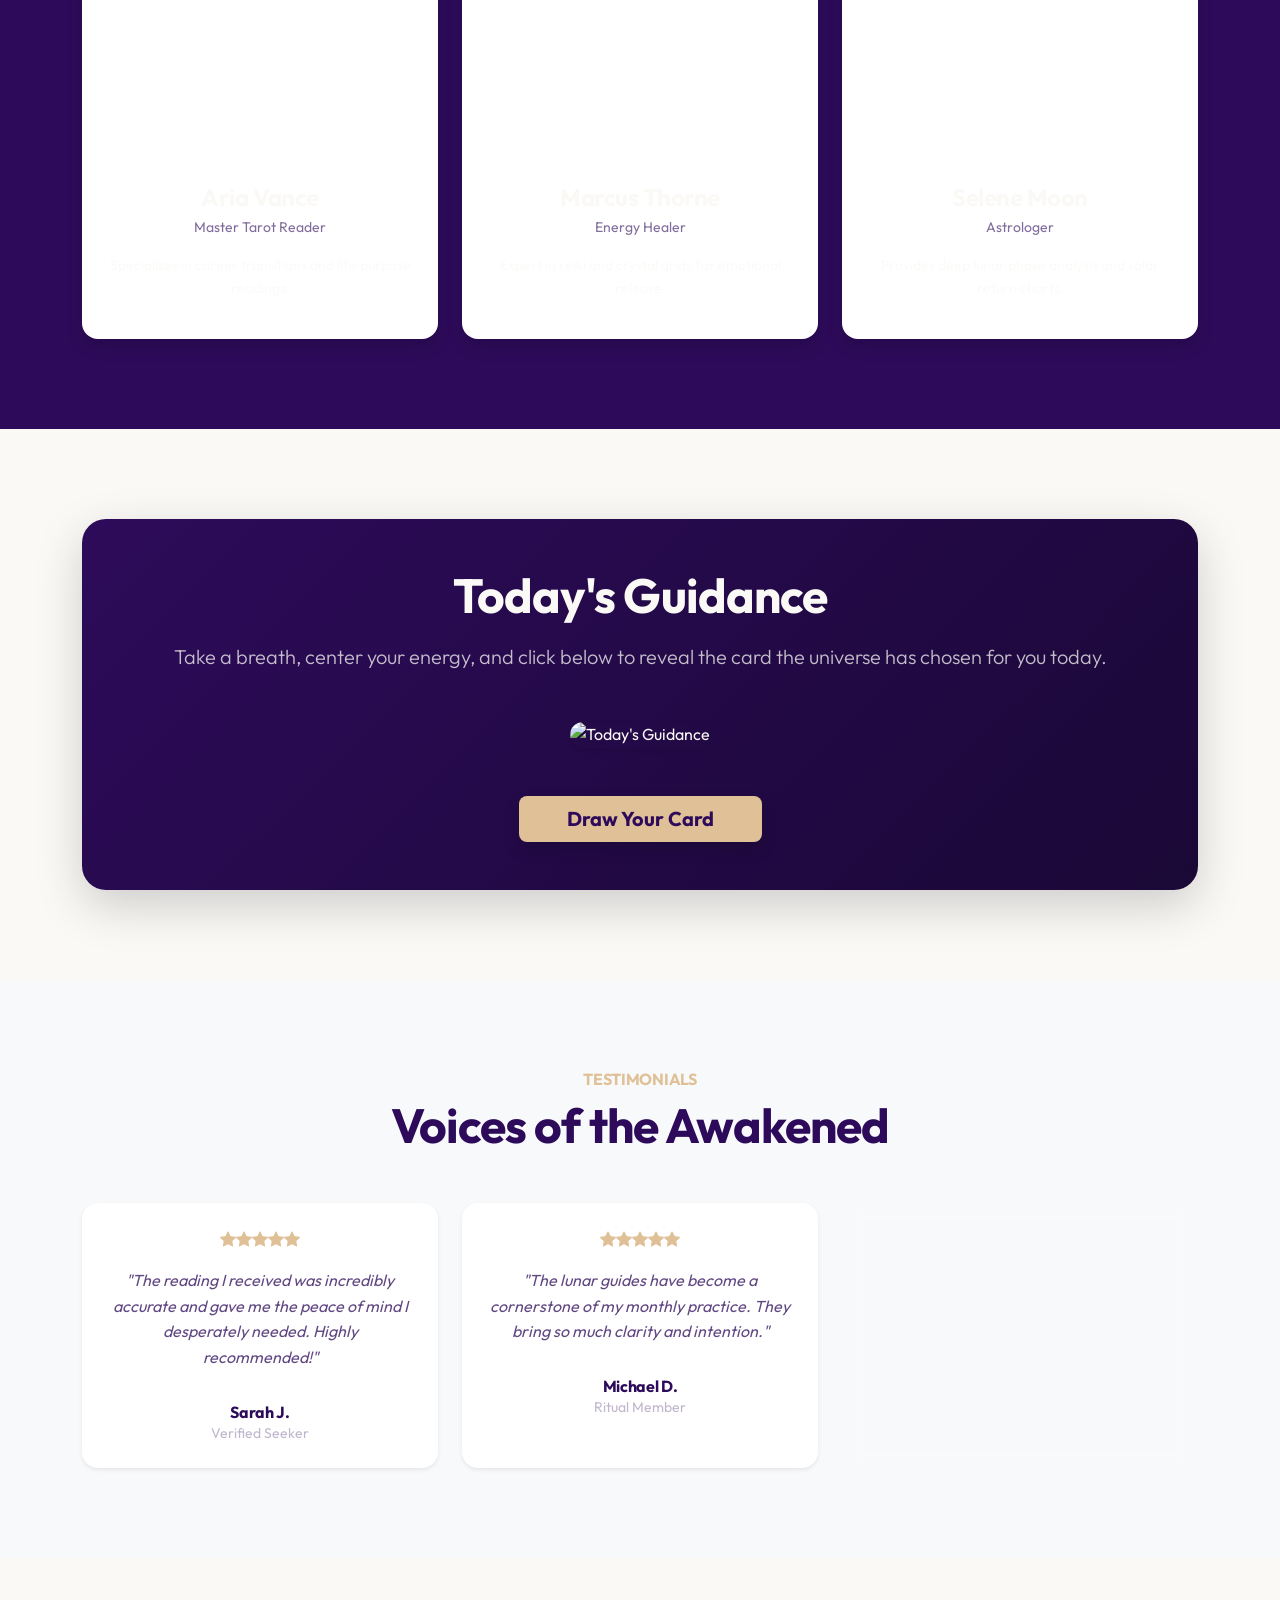
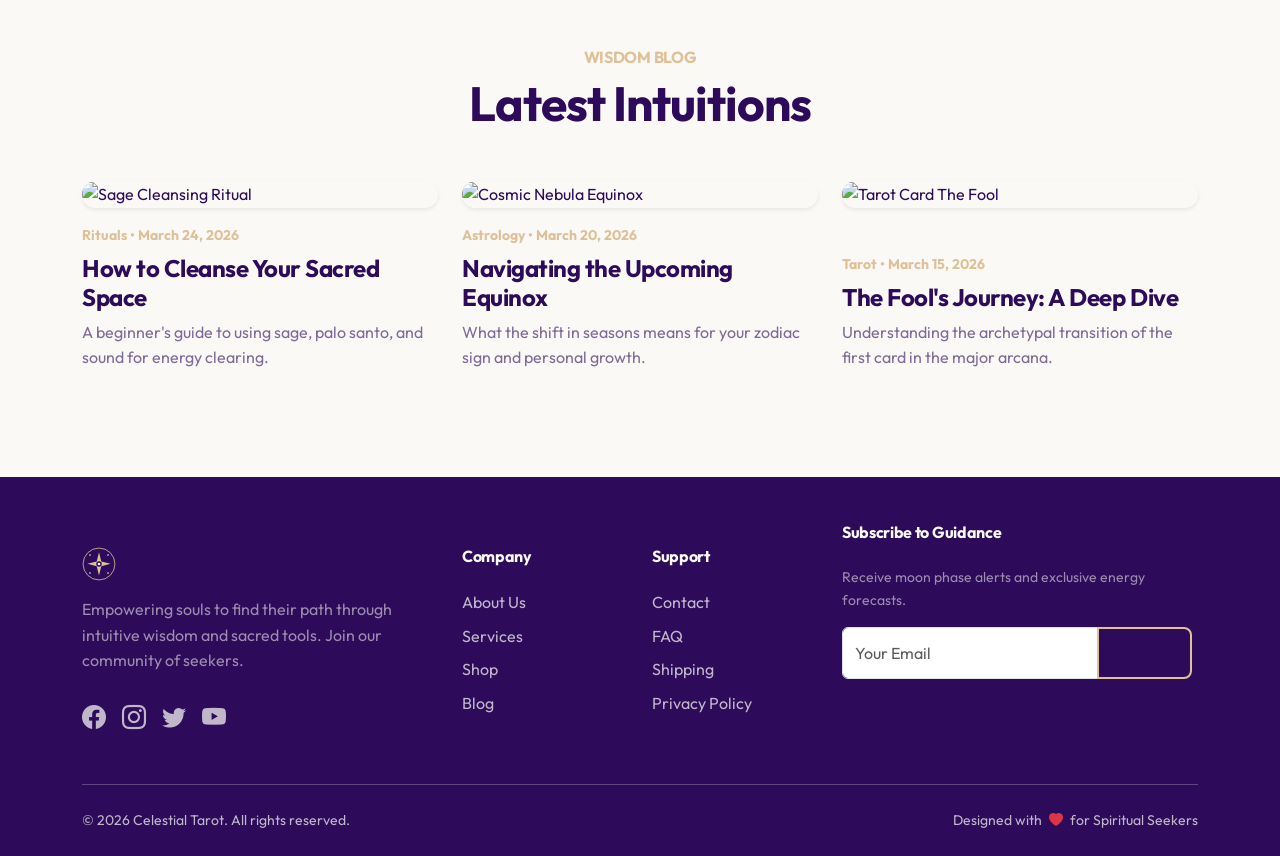
==== commit 283a4d2d: "Standardize brand name logo size and alignment across all footers" ====
--- a/index.html
+++ b/index.html
@@ -363,7 +363,7 @@
                 <div class="col-lg-4 col-md-12 text-center text-lg-start">
                     <div class="d-flex align-items-center mb-3 justify-content-center justify-content-lg-start">
                         <img src="assets/img/favicon.svg" alt="Celestial Tarot" width="34" height="34" class="me-2" style="border-radius:50%;">
-                        <h4 class="fw-bold mb-0">Celestial Tarot</h4>
+                        <span class="fw-bold mb-0" style="font-size: 1.15rem;">Celestial Tarot</span>
                     </div>
                     <p class="opacity-75 mb-4">Empowering souls to find their path through intuitive wisdom and sacred tools. Join our community of seekers.</p>
                     <div class="d-flex gap-3 justify-content-center justify-content-lg-start">
--- a/assets/css/style.css
+++ b/assets/css/style.css
@@ -585,6 +585,14 @@
     width: 100%;
     max-width: 480px;
     padding: 48px 40px;
+    position: relative; /* For absolute positioning of toggle */
+}
+.auth-card .theme-toggle {
+    position: absolute;
+    top: 20px;
+    right: 20px;
+    margin: 0;
+    z-index: 10;
 }
 .auth-card .form-control {
     border-radius: 8px;
@@ -730,3 +738,374 @@
     background-color: #E0C097;
     color: #2D0B5A !important;
 }
+
+/* ===========================
+   GLOBAL DARK MODE CONTRAST FIXES
+   Ensures all text is readable in both light and dark themes
+   =========================== */
+
+/* --- Body & General Text --- */
+[data-theme="dark"] body {
+    color: #FAF9F6;
+}
+[data-theme="dark"] h1,
+[data-theme="dark"] h2,
+[data-theme="dark"] h3,
+[data-theme="dark"] h4,
+[data-theme="dark"] h5,
+[data-theme="dark"] h6 {
+    color: #FAF9F6 !important;
+}
+[data-theme="dark"] p {
+    color: rgba(250, 249, 246, 0.85) !important;
+}
+[data-theme="dark"] span:not(.badge):not(.navbar-toggler-icon) {
+    color: inherit;
+}
+[data-theme="dark"] li {
+    color: rgba(250, 249, 246, 0.85);
+}
+[data-theme="dark"] label {
+    color: rgba(250, 249, 246, 0.85) !important;
+}
+[data-theme="dark"] small,
+[data-theme="dark"] .small {
+    color: rgba(250, 249, 246, 0.75) !important;
+}
+
+/* --- Section & Article Text --- */
+[data-theme="dark"] section p,
+[data-theme="dark"] article p,
+[data-theme="dark"] section .text-muted {
+    color: rgba(250, 249, 246, 0.75) !important;
+}
+[data-theme="dark"] section h2,
+[data-theme="dark"] section h3,
+[data-theme="dark"] section h4,
+[data-theme="dark"] section h5,
+[data-theme="dark"] section h6 {
+    color: #FAF9F6 !important;
+}
+[data-theme="dark"] article h4 a {
+    color: #E0C097 !important;
+}
+[data-theme="dark"] article h4 a:hover {
+    color: #FAF9F6 !important;
+}
+[data-theme="dark"] article .text-muted {
+    color: rgba(250, 249, 246, 0.7) !important;
+}
+[data-theme="dark"] article span {
+    color: rgba(250, 249, 246, 0.75);
+}
+
+/* --- Blog Page --- */
+[data-theme="dark"] .blog-post h4,
+[data-theme="dark"] .blog-post h4 a {
+    color: #E0C097 !important;
+}
+
+/* --- About Page Values Cards --- */
+[data-theme="dark"] .col-md-4 .card p,
+[data-theme="dark"] .col-md-4 .card h4 {
+    color: #FAF9F6 !important;
+}
+
+/* --- How It Works Section --- */
+[data-theme="dark"] .col-md-4 h4 {
+    color: #FAF9F6 !important;
+}
+[data-theme="dark"] .col-md-4 p.text-muted {
+    color: rgba(250, 249, 246, 0.7) !important;
+}
+
+/* --- About Section (hero-section alt) --- */
+[data-theme="dark"] .col-lg-6 h2,
+[data-theme="dark"] .col-lg-6 > p,
+[data-theme="dark"] .col-lg-6 .lead {
+    color: rgba(250, 249, 246, 0.9) !important;
+}
+[data-theme="dark"] .col-lg-6 .fw-bold:not(.btn):not(.badge) {
+    color: #FAF9F6 !important;
+}
+
+/* --- Contact Page --- */
+[data-theme="dark"] .contact-info h6,
+[data-theme="dark"] .contact-info p {
+    color: #FAF9F6 !important;
+}
+[data-theme="dark"] .d-flex .bg-primary {
+    background-color: #E0C097 !important;
+    color: #2D0B5A !important;
+}
+[data-theme="dark"] .d-flex .bg-primary i {
+    color: #2D0B5A !important;
+}
+[data-theme="dark"] .d-flex.align-items-center h6.text-primary {
+    color: #E0C097 !important;
+}
+[data-theme="dark"] .d-flex.align-items-center p.text-muted {
+    color: rgba(250, 249, 246, 0.7) !important;
+}
+/* Contact info hover cards */
+[data-theme="dark"] .d-flex.align-items-center.p-3.bg-white {
+    background-color: #1A0836 !important;
+    border-color: rgba(224, 192, 151, 0.15) !important;
+}
+/* Contact form card */
+[data-theme="dark"] .contact-form-card,
+[data-theme="dark"] .col-lg-7 .card {
+    background-color: #1A0836 !important;
+}
+[data-theme="dark"] .col-lg-7 .card h3 {
+    color: #FAF9F6 !important;
+}
+[data-theme="dark"] .form-control,
+[data-theme="dark"] .form-select {
+    background-color: #12052B !important;
+    color: #FAF9F6 !important;
+    border-color: rgba(224, 192, 151, 0.3) !important;
+}
+[data-theme="dark"] .form-control::placeholder {
+    color: rgba(250, 249, 246, 0.45) !important;
+}
+[data-theme="dark"] .form-control:focus,
+[data-theme="dark"] .form-select:focus {
+    border-color: #E0C097 !important;
+    box-shadow: 0 0 0 3px rgba(224, 192, 151, 0.15) !important;
+}
+[data-theme="dark"] .form-select option {
+    background-color: #1A0836;
+    color: #FAF9F6;
+}
+[data-theme="dark"] .form-label {
+    color: rgba(250, 249, 246, 0.85) !important;
+}
+
+/* --- Shop Page --- */
+[data-theme="dark"] .card.h-100.border-0.shadow-sm.overflow-hidden {
+    background-color: #1A0836 !important;
+}
+[data-theme="dark"] .card h5.fw-bold {
+    color: #FAF9F6 !important;
+}
+[data-theme="dark"] .card p.small.text-muted {
+    color: rgba(250, 249, 246, 0.6) !important;
+}
+[data-theme="dark"] .card h4.text-secondary {
+    color: #E0C097 !important;
+}
+/* Shop sidebar */
+[data-theme="dark"] .card.p-4.border-0.shadow-sm.glass-card h5 {
+    color: #FAF9F6 !important;
+}
+[data-theme="dark"] .card.p-4 .text-primary.text-decoration-none {
+    color: #E0C097 !important;
+}
+[data-theme="dark"] .badge.bg-secondary.text-primary {
+    background-color: #E0C097 !important;
+    color: #2D0B5A !important;
+}
+[data-theme="dark"] .text-muted.mt-2 {
+    color: rgba(250, 249, 246, 0.6) !important;
+}
+
+/* --- Index2 Zodiac Section --- */
+[data-theme="dark"] .col-6.col-md-3 .card h4 {
+    color: #FAF9F6 !important;
+}
+[data-theme="dark"] .col-6.col-md-3 .card p.small {
+    color: rgba(250, 249, 246, 0.7) !important;
+}
+/* Index2 Celestial Events Cards */
+[data-theme="dark"] .card.h-100.p-4.border-0.shadow-sm.glass-card h4 {
+    color: #FAF9F6 !important;
+}
+[data-theme="dark"] .card.h-100.p-4.border-0.shadow-sm.glass-card p {
+    color: rgba(250, 249, 246, 0.8) !important;
+}
+[data-theme="dark"] .card.h-100.p-4.border-0.shadow-sm.glass-card h6 {
+    color: rgba(250, 249, 246, 0.6) !important;
+}
+[data-theme="dark"] .display-4.fw-bold.text-secondary {
+    color: #E0C097 !important;
+}
+/* Index2 Astrologer cards */
+[data-theme="dark"] .card-body h4.fw-bold {
+    color: #FAF9F6 !important;
+}
+[data-theme="dark"] .card-body p.text-muted.small {
+    color: rgba(250, 249, 246, 0.6) !important;
+}
+[data-theme="dark"] .card-body p.small {
+    color: rgba(250, 249, 246, 0.75) !important;
+}
+[data-theme="dark"] .card-body a.text-secondary {
+    color: #E0C097 !important;
+}
+
+/* --- Primary Section (Mentors/Dark bg) --- */
+[data-theme="dark"] .bg-primary .card h4 {
+    color: #2D0B5A !important;
+}
+[data-theme="dark"] .bg-primary .card p {
+    color: rgba(45, 11, 90, 0.75) !important;
+}
+[data-theme="dark"] .bg-primary .card .text-muted {
+    color: rgba(45, 11, 90, 0.6) !important;
+}
+
+/* --- Pagination --- */
+[data-theme="dark"] .page-link {
+    background-color: #1A0836 !important;
+    border-color: rgba(224, 192, 151, 0.2) !important;
+    color: #E0C097 !important;
+}
+[data-theme="dark"] .page-item.active .page-link {
+    background-color: #E0C097 !important;
+    color: #2D0B5A !important;
+}
+[data-theme="dark"] .page-item.disabled .page-link {
+    color: rgba(250, 249, 246, 0.3) !important;
+}
+
+/* --- Footer (always dark, no change needed but ensure consistency) --- */
+[data-theme="dark"] .footer {
+    background-color: #0D0520 !important;
+    border-top: 1px solid rgba(224, 192, 151, 0.15);
+}
+[data-theme="dark"] .footer h4,
+[data-theme="dark"] .footer h6 {
+    color: #FAF9F6 !important;
+}
+[data-theme="dark"] .footer p {
+    color: rgba(250, 249, 246, 0.72) !important;
+}
+[data-theme="dark"] .footer a {
+    color: rgba(250, 249, 246, 0.65) !important;
+}
+[data-theme="dark"] .footer a:hover {
+    color: #E0C097 !important;
+}
+[data-theme="dark"] .footer .form-control {
+    background-color: rgba(250, 249, 246, 0.1) !important;
+    border-color: rgba(250, 249, 246, 0.2) !important;
+    color: #FAF9F6 !important;
+}
+[data-theme="dark"] .footer .form-control::placeholder {
+    color: rgba(250, 249, 246, 0.4) !important;
+}
+[data-theme="dark"] .footer hr {
+    border-color: rgba(250, 249, 246, 0.1) !important;
+}
+
+/* --- Light Mode Explicit Fixes --- */
+/* Ensure nothing goes invisible in light mode */
+[data-theme="light"] body,
+body {
+    color: #2D0B5A;
+}
+[data-theme="light"] h1,
+[data-theme="light"] h2,
+[data-theme="light"] h3,
+[data-theme="light"] h4,
+[data-theme="light"] h5,
+[data-theme="light"] h6 {
+    color: #2D0B5A;
+}
+[data-theme="light"] p,
+[data-theme="light"] li,
+[data-theme="light"] span:not(.badge):not(.navbar-toggler-icon) {
+    color: #2D0B5A;
+}
+[data-theme="light"] .text-muted {
+    color: rgba(45, 11, 90, 0.6) !important;
+}
+/* Footer is always dark bg, so always light text */
+.footer,
+.footer h4,
+.footer h6,
+[data-theme="light"] .footer h4,
+[data-theme="light"] .footer h6 {
+    color: #FAF9F6 !important;
+}
+.footer p,
+[data-theme="light"] .footer p {
+    color: rgba(250, 249, 246, 0.72) !important;
+}
+.footer a,
+[data-theme="light"] .footer a {
+    color: rgba(250, 249, 246, 0.72) !important;
+}
+.footer a:hover,
+[data-theme="light"] .footer a:hover {
+    color: #E0C097 !important;
+}
+/* bg-primary sections always have light text */
+.bg-primary h1,
+.bg-primary h2,
+.bg-primary h3,
+.bg-primary h4,
+.bg-primary h5,
+.bg-primary h6,
+.bg-primary p,
+.bg-primary span {
+    color: #FAF9F6;
+}
+/* Hero section always has light text */
+.hero-section,
+.hero-section h1,
+.hero-section h2,
+.hero-section h3,
+.hero-section p,
+.hero-astrology h1,
+.hero-astrology p {
+    color: #FAF9F6 !important;
+}
+
+/* --- Global High Contrast Fixes --- */
+/* Fix .bg-primary in dark mode: bg is light gold so text must be dark */
+[data-theme="dark"] .bg-primary,
+[data-theme="dark"] .bg-primary h1,
+[data-theme="dark"] .bg-primary h2,
+[data-theme="dark"] .bg-primary h3,
+[data-theme="dark"] .bg-primary h4,
+[data-theme="dark"] .bg-primary h5,
+[data-theme="dark"] .bg-primary h6,
+[data-theme="dark"] .bg-primary p,
+[data-theme="dark"] .bg-primary span:not(.badge),
+[data-theme="dark"] .bg-primary div,
+[data-theme="dark"] .bg-primary .text-white,
+[data-theme="dark"] .bg-primary i,
+[data-theme="dark"] .bg-primary .lead {
+    color: #2D0B5A !important;
+}
+
+[data-theme="dark"] .bg-primary .text-muted,
+[data-theme="dark"] .bg-primary .opacity-75 {
+    color: rgba(45, 11, 90, 0.75) !important;
+}
+
+/* Fix .bg-secondary in both modes: bg is light gold or white so text must be dark */
+.bg-secondary,
+.bg-secondary h1,
+.bg-secondary h2,
+.bg-secondary h3,
+.bg-secondary h4,
+.bg-secondary h5,
+.bg-secondary h6,
+.bg-secondary p,
+.bg-secondary span:not(.badge),
+.bg-secondary div,
+[data-theme="dark"] .bg-secondary,
+[data-theme="dark"] .bg-secondary h1,
+[data-theme="dark"] .bg-secondary h2,
+[data-theme="dark"] .bg-secondary h3,
+[data-theme="dark"] .bg-secondary h4,
+[data-theme="dark"] .bg-secondary h5,
+[data-theme="dark"] .bg-secondary h6,
+[data-theme="dark"] .bg-secondary p,
+[data-theme="dark"] .bg-secondary span:not(.badge),
+[data-theme="dark"] .bg-secondary div {
+    color: #2D0B5A !important;
+}
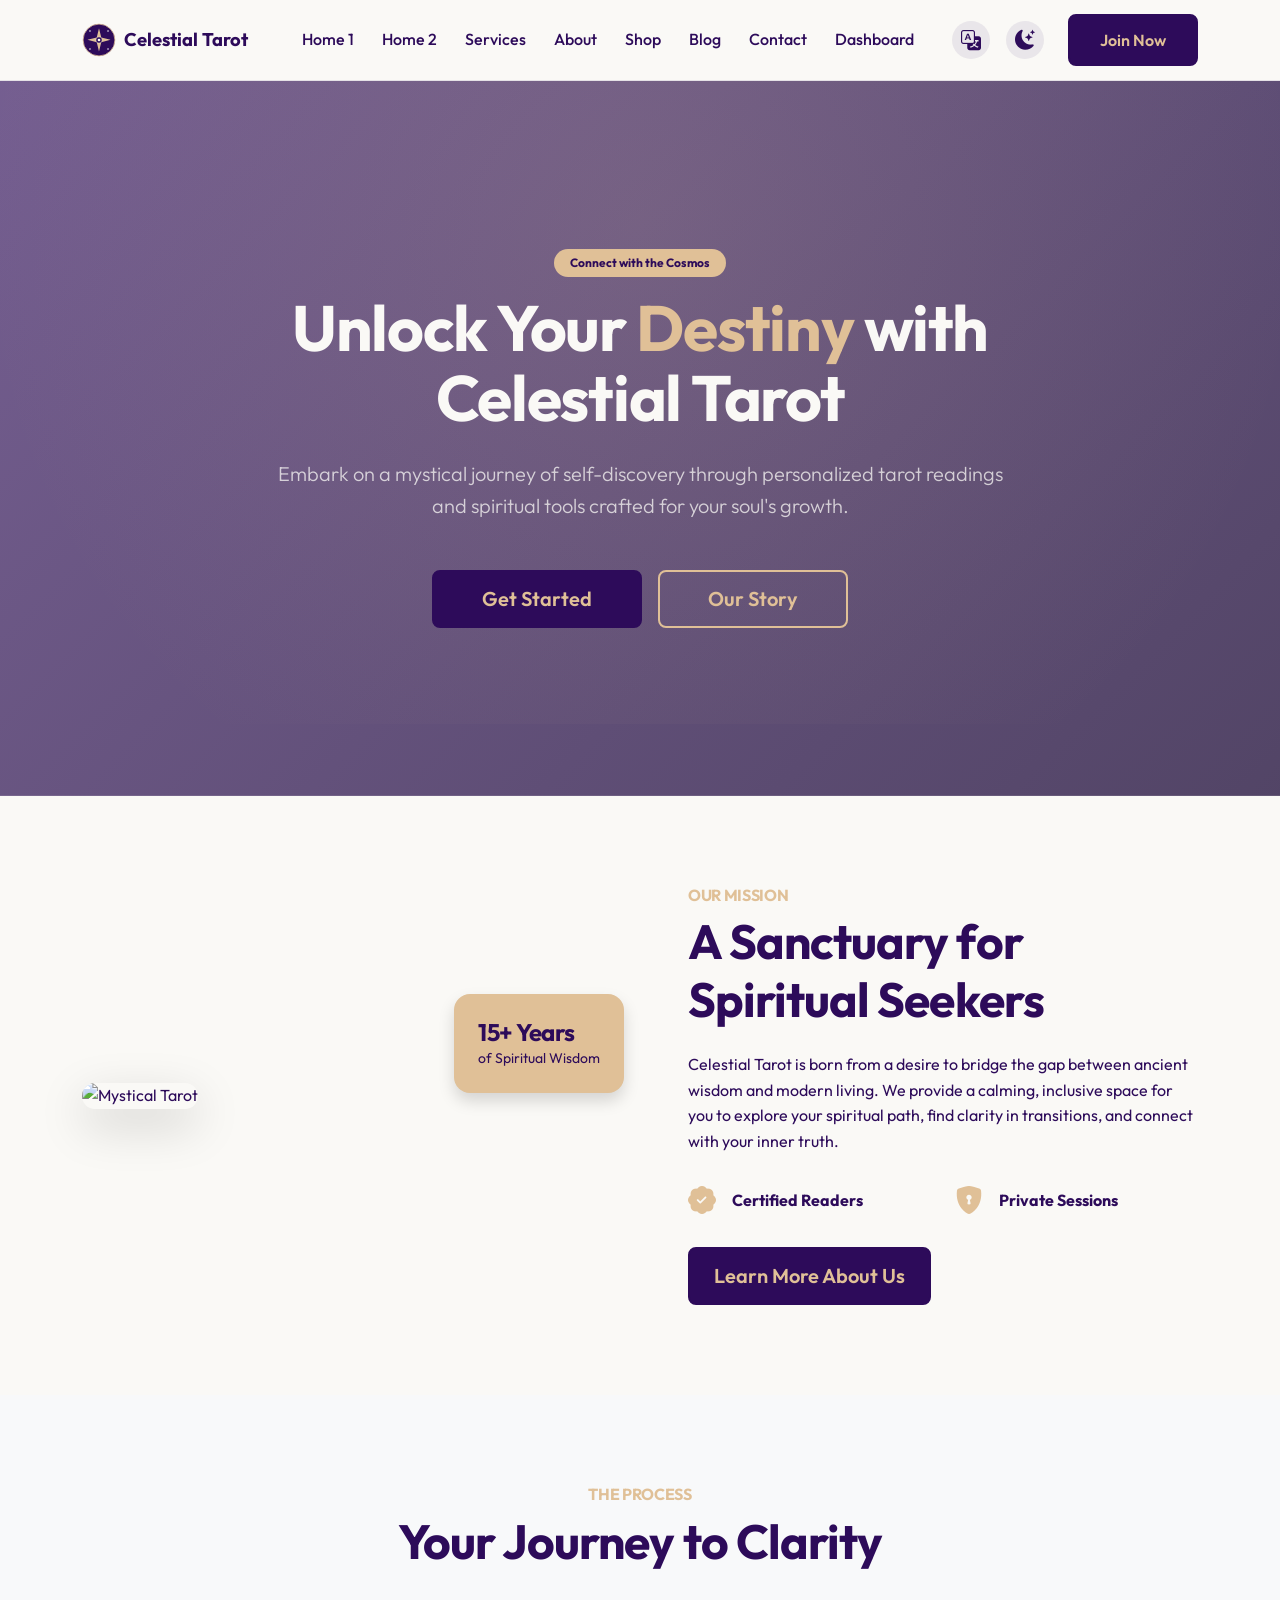
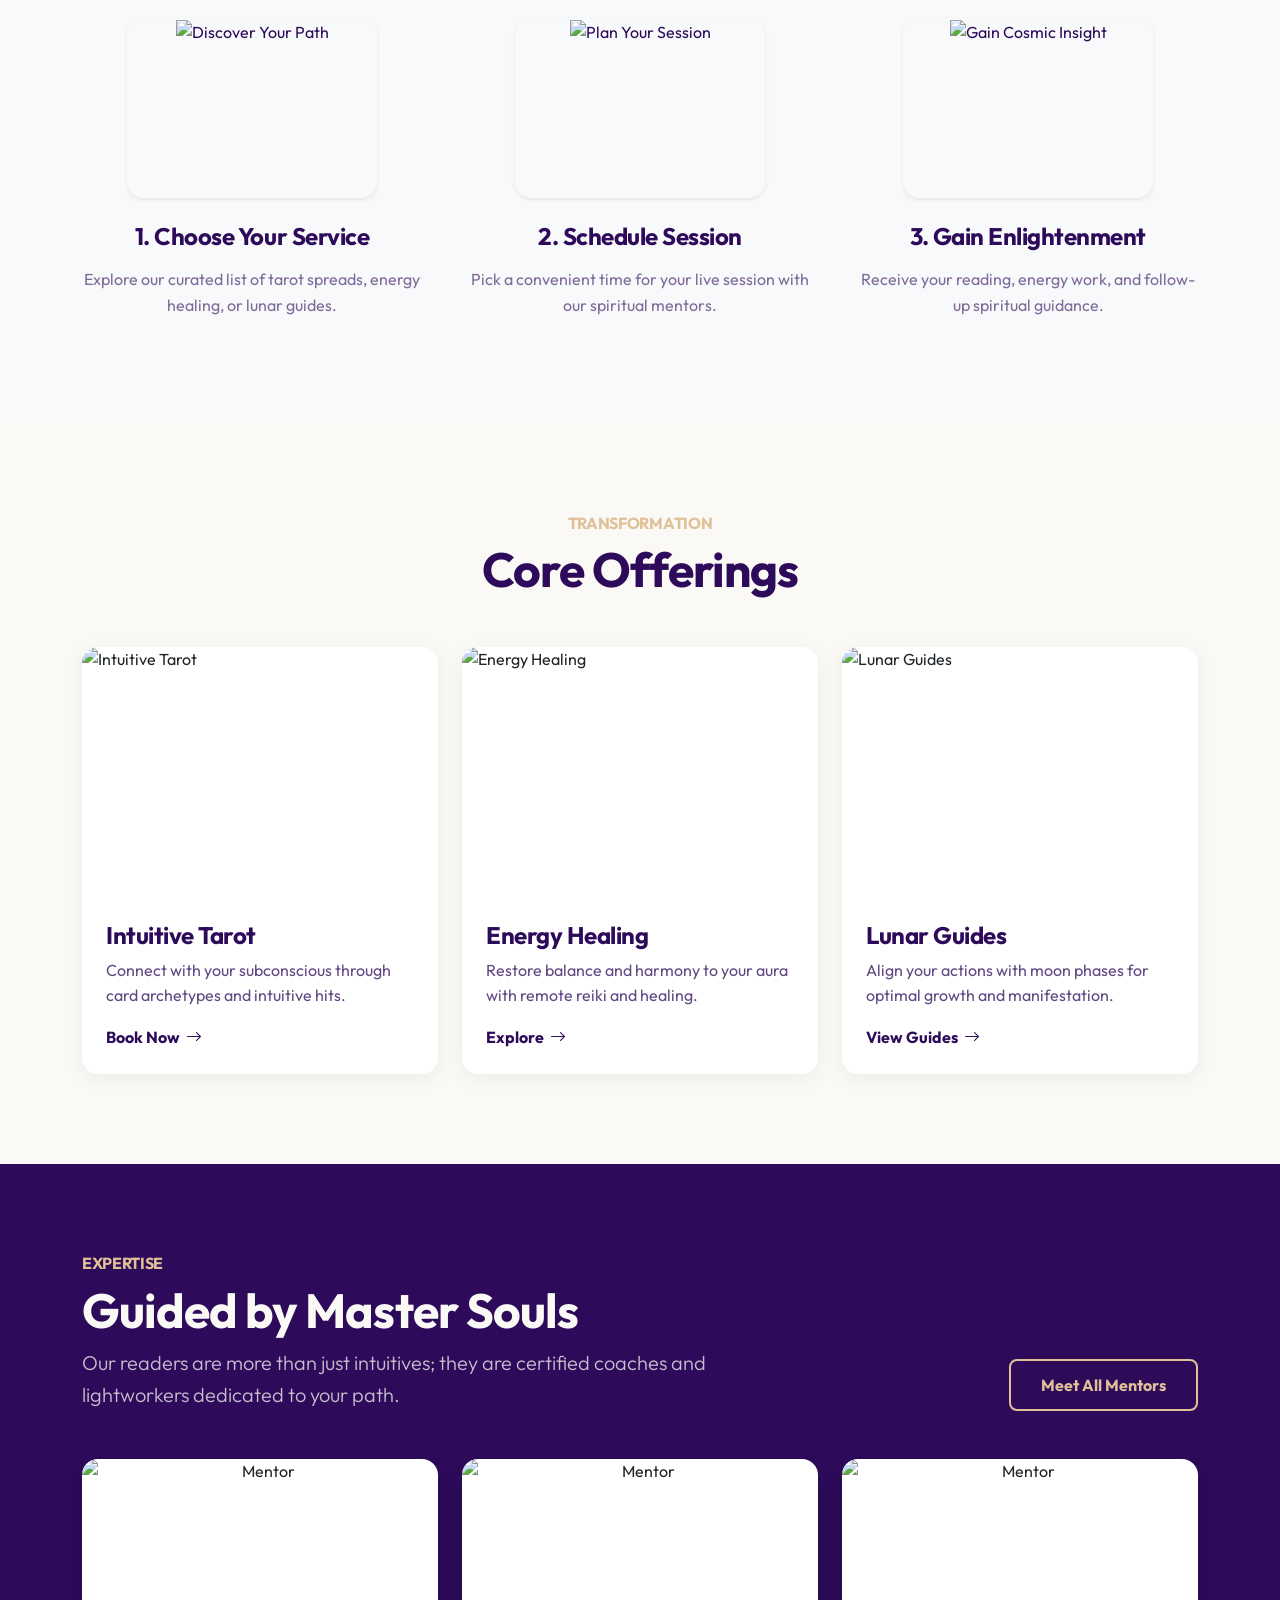
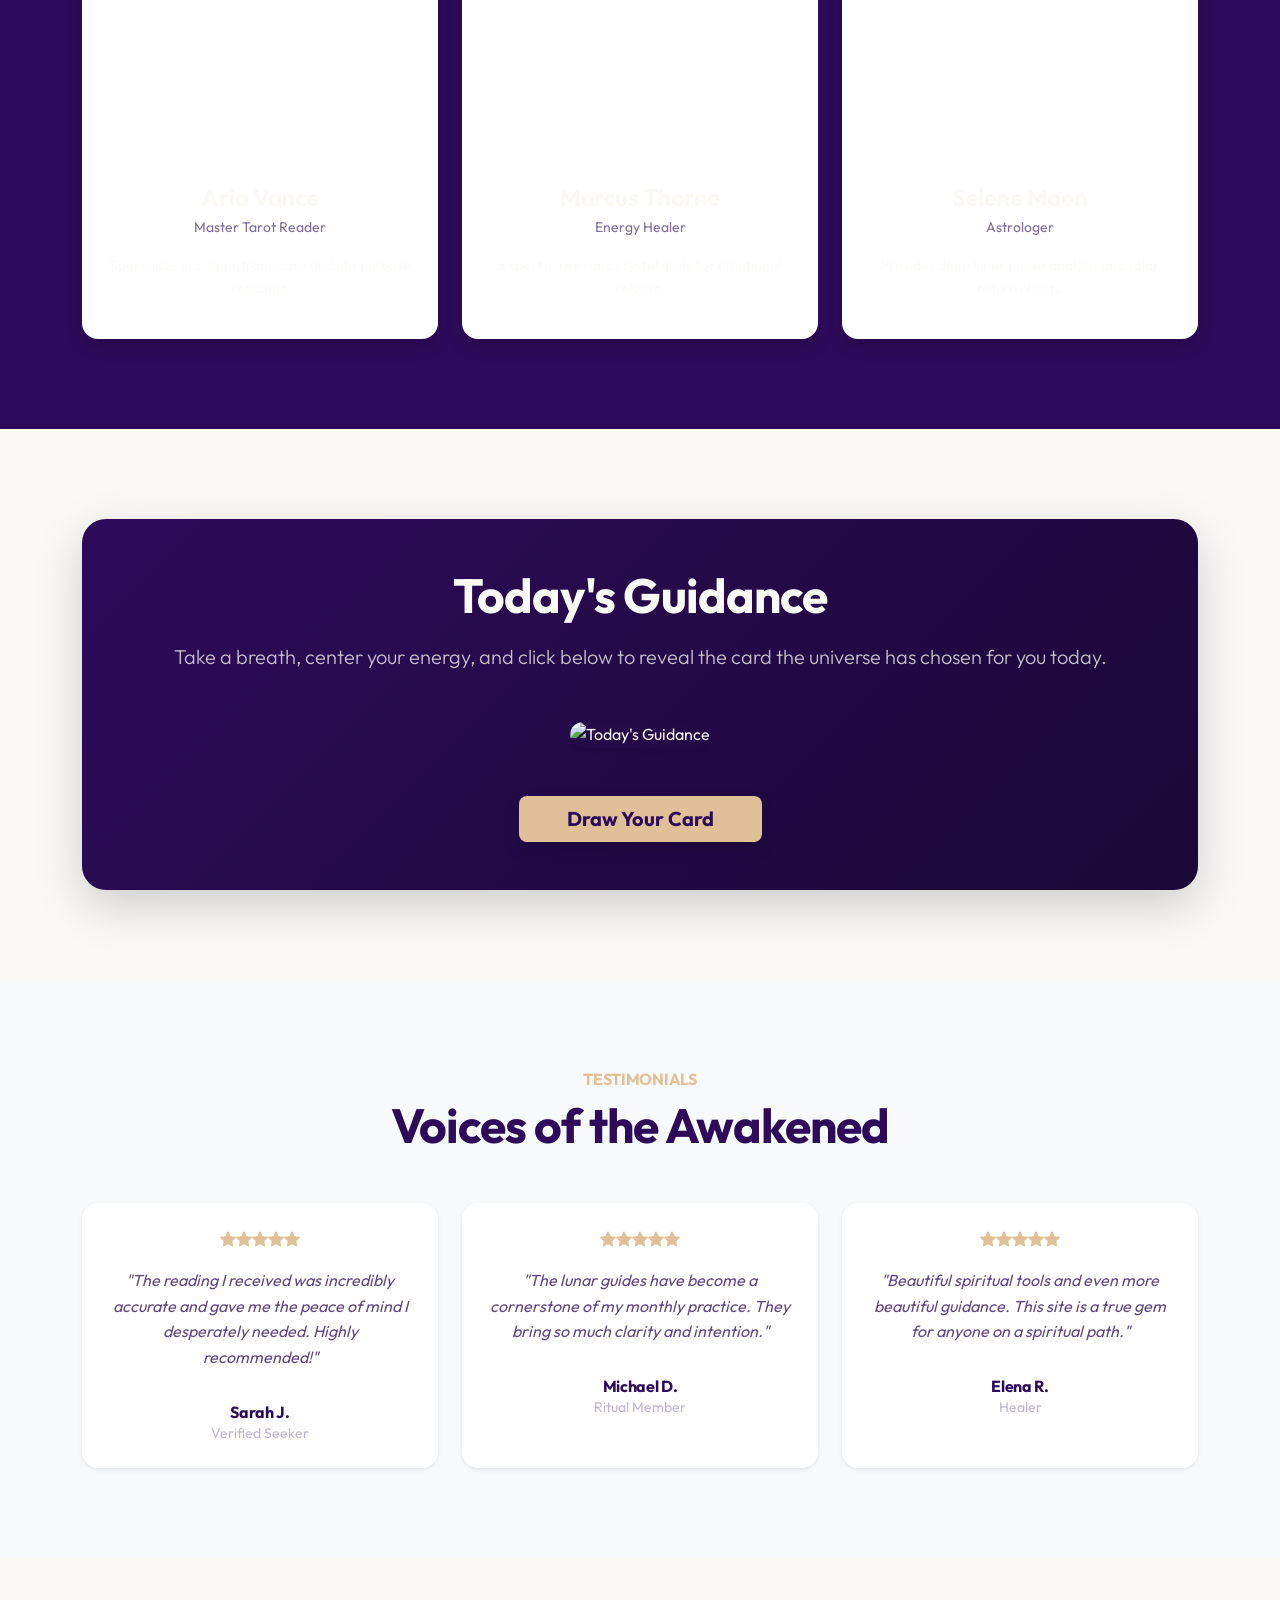
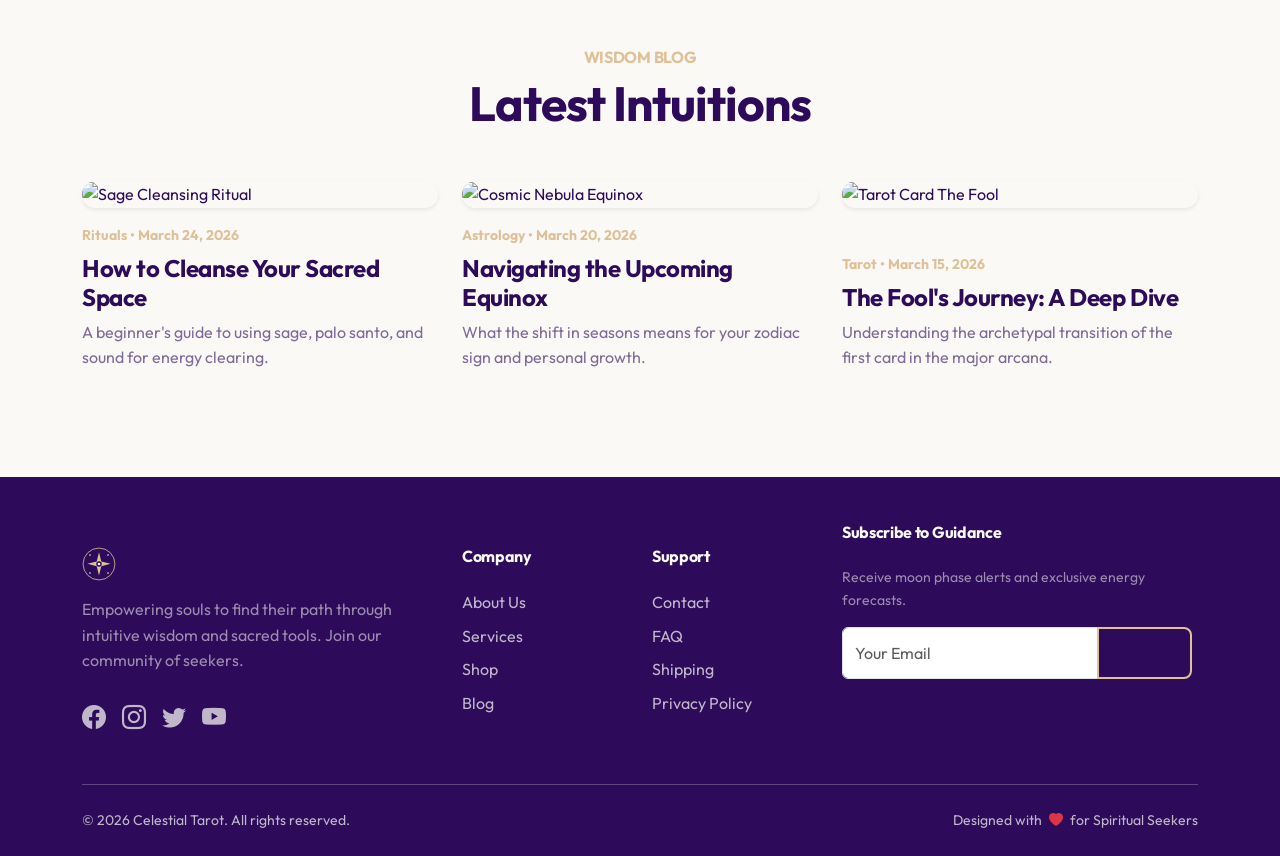
==== commit 124eab51: "Add styled profile dropdown to dashboard and update all mobile offcanvas menus" ====
--- a/index.html
+++ b/index.html
@@ -69,9 +69,11 @@
                 <li class="nav-item"><a class="nav-link active" href="index.html">Home 1</a></li>
                 <li class="nav-item"><a class="nav-link" href="index2.html">Home 2</a></li>
                 <li class="nav-item"><a class="nav-link" href="services.html">Services</a></li>
-                <li class="nav-item"><a class="nav-link" href="#about">About</a></li>
-                <li class="nav-item"><a class="nav-link" href="#shop">Shop</a></li>
-                <li class="nav-item"><a class="nav-link" href="#contact">Contact</a></li>
+                <li class="nav-item"><a class="nav-link" href="about.html">About</a></li>
+                <li class="nav-item"><a class="nav-link" href="shop.html">Shop</a></li>
+                <li class="nav-item"><a class="nav-link" href="blog.html">Blog</a></li>
+                <li class="nav-item"><a class="nav-link" href="contact.html">Contact</a></li>
+                <li class="nav-item"><a class="nav-link" href="dashboard.html">Dashboard</a></li>
             </ul>
             <div class="d-grid gap-2 mt-4">
                 <a href="login.html" class="btn btn-outline-primary">Login</a>
--- a/assets/css/style.css
+++ b/assets/css/style.css
@@ -1061,6 +1061,55 @@
 .hero-astrology h1,
 .hero-astrology p {
     color: #FAF9F6 !important;
+}
+
+/* --- Dashboard Header Custom Dropdown --- */
+.custom-profile-dropdown .dropdown-toggle {
+    display: flex;
+    align-items: center;
+    gap: 12px;
+    background: transparent;
+    border: none;
+    color: #8C9FBA;
+    font-weight: 600;
+    padding: 0;
+}
+.custom-profile-dropdown .dropdown-toggle::after {
+    display: none;
+}
+.custom-profile-dropdown .dropdown-menu {
+    background-color: #1A2234;
+    border: 1px solid rgba(255,255,255,0.05);
+    border-radius: 12px;
+    padding: 12px;
+    margin-top: 15px;
+    min-width: 220px;
+    box-shadow: 0 10px 30px rgba(0,0,0,0.3);
+}
+.custom-profile-dropdown .dropdown-item {
+    color: #E2E8F0;
+    padding: 12px 16px;
+    border-radius: 8px;
+    display: flex;
+    align-items: center;
+    gap: 14px;
+    font-size: 0.95rem;
+    font-weight: 500;
+    transition: background 0.2s ease;
+}
+.custom-profile-dropdown .dropdown-item i {
+    font-size: 1.1rem;
+    opacity: 0.8;
+}
+.custom-profile-dropdown .dropdown-item:hover {
+    background-color: #232D42;
+    color: #FFFFFF;
+}
+.custom-profile-dropdown .dropdown-item.text-danger {
+    color: #E74C3C !important;
+}
+.custom-profile-dropdown .dropdown-item.text-danger:hover {
+    background-color: rgba(231, 76, 60, 0.1);
 }
 
 /* --- Global High Contrast Fixes --- */
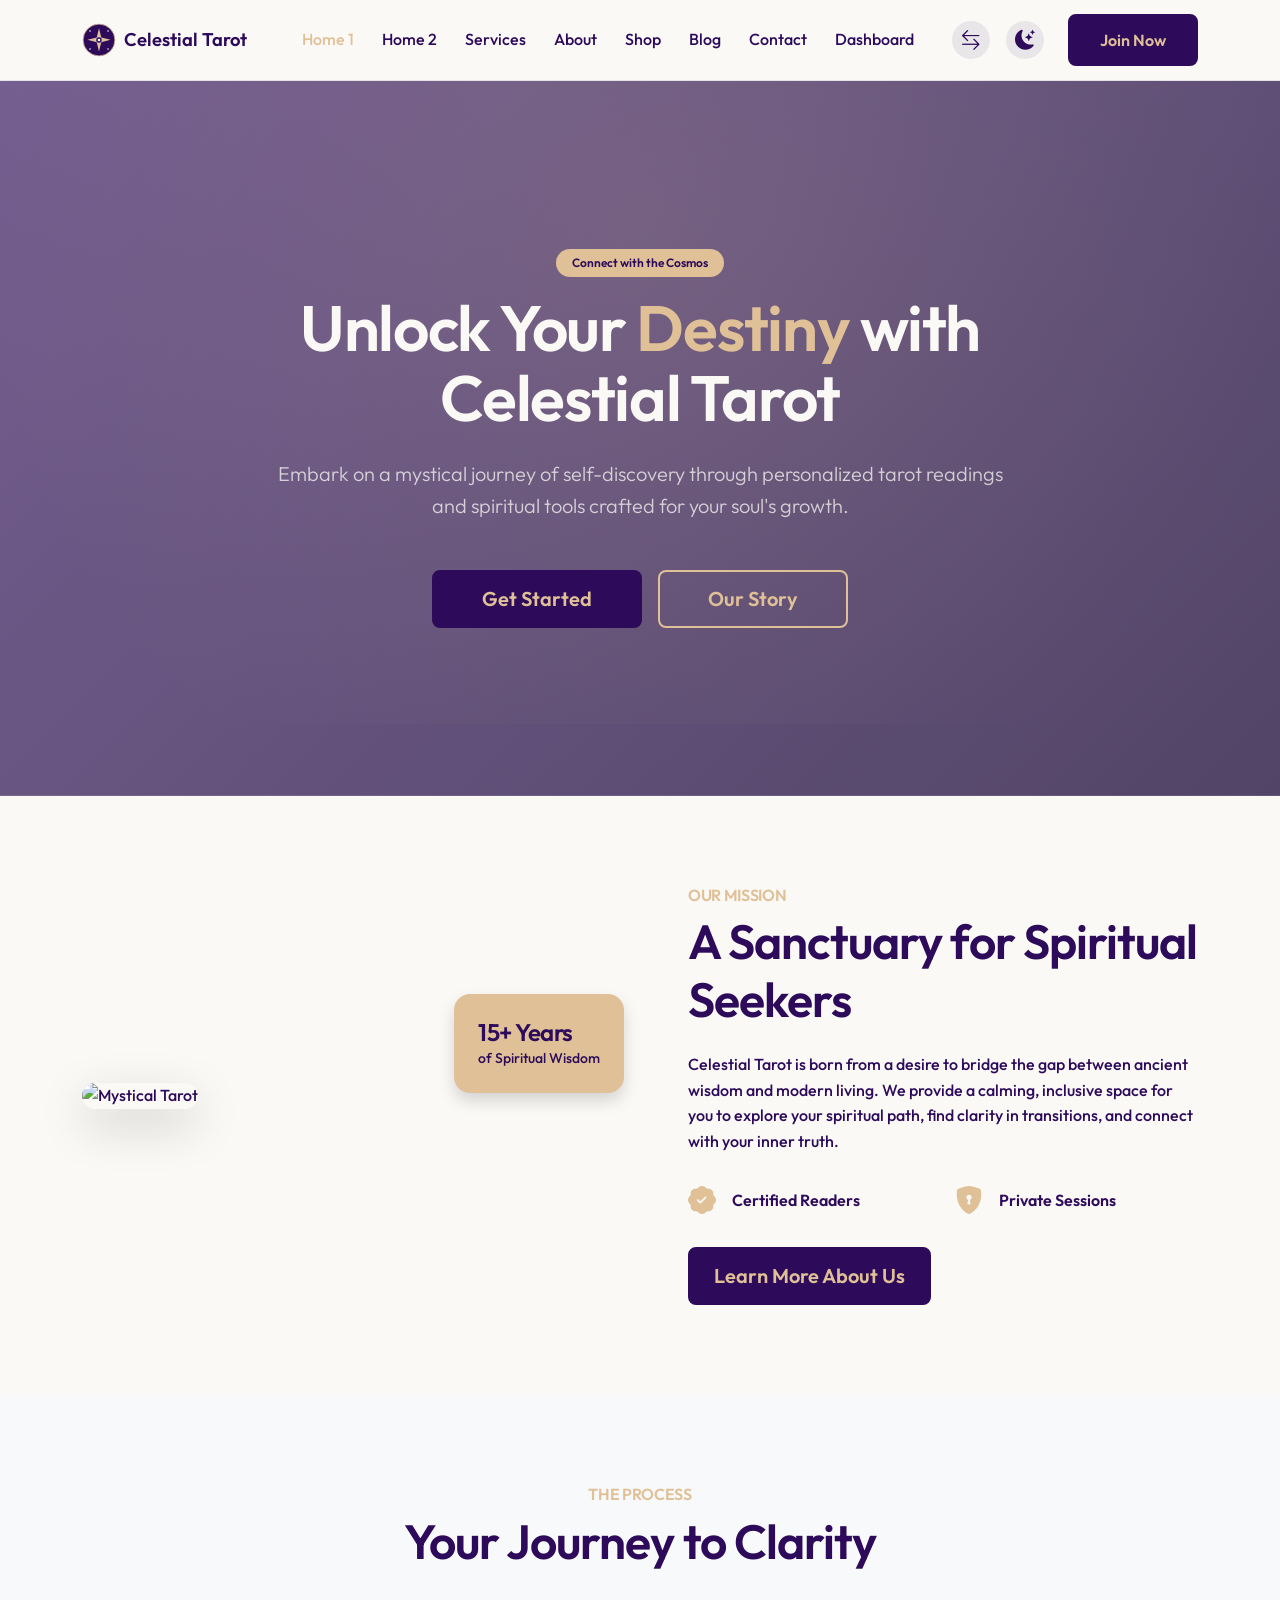
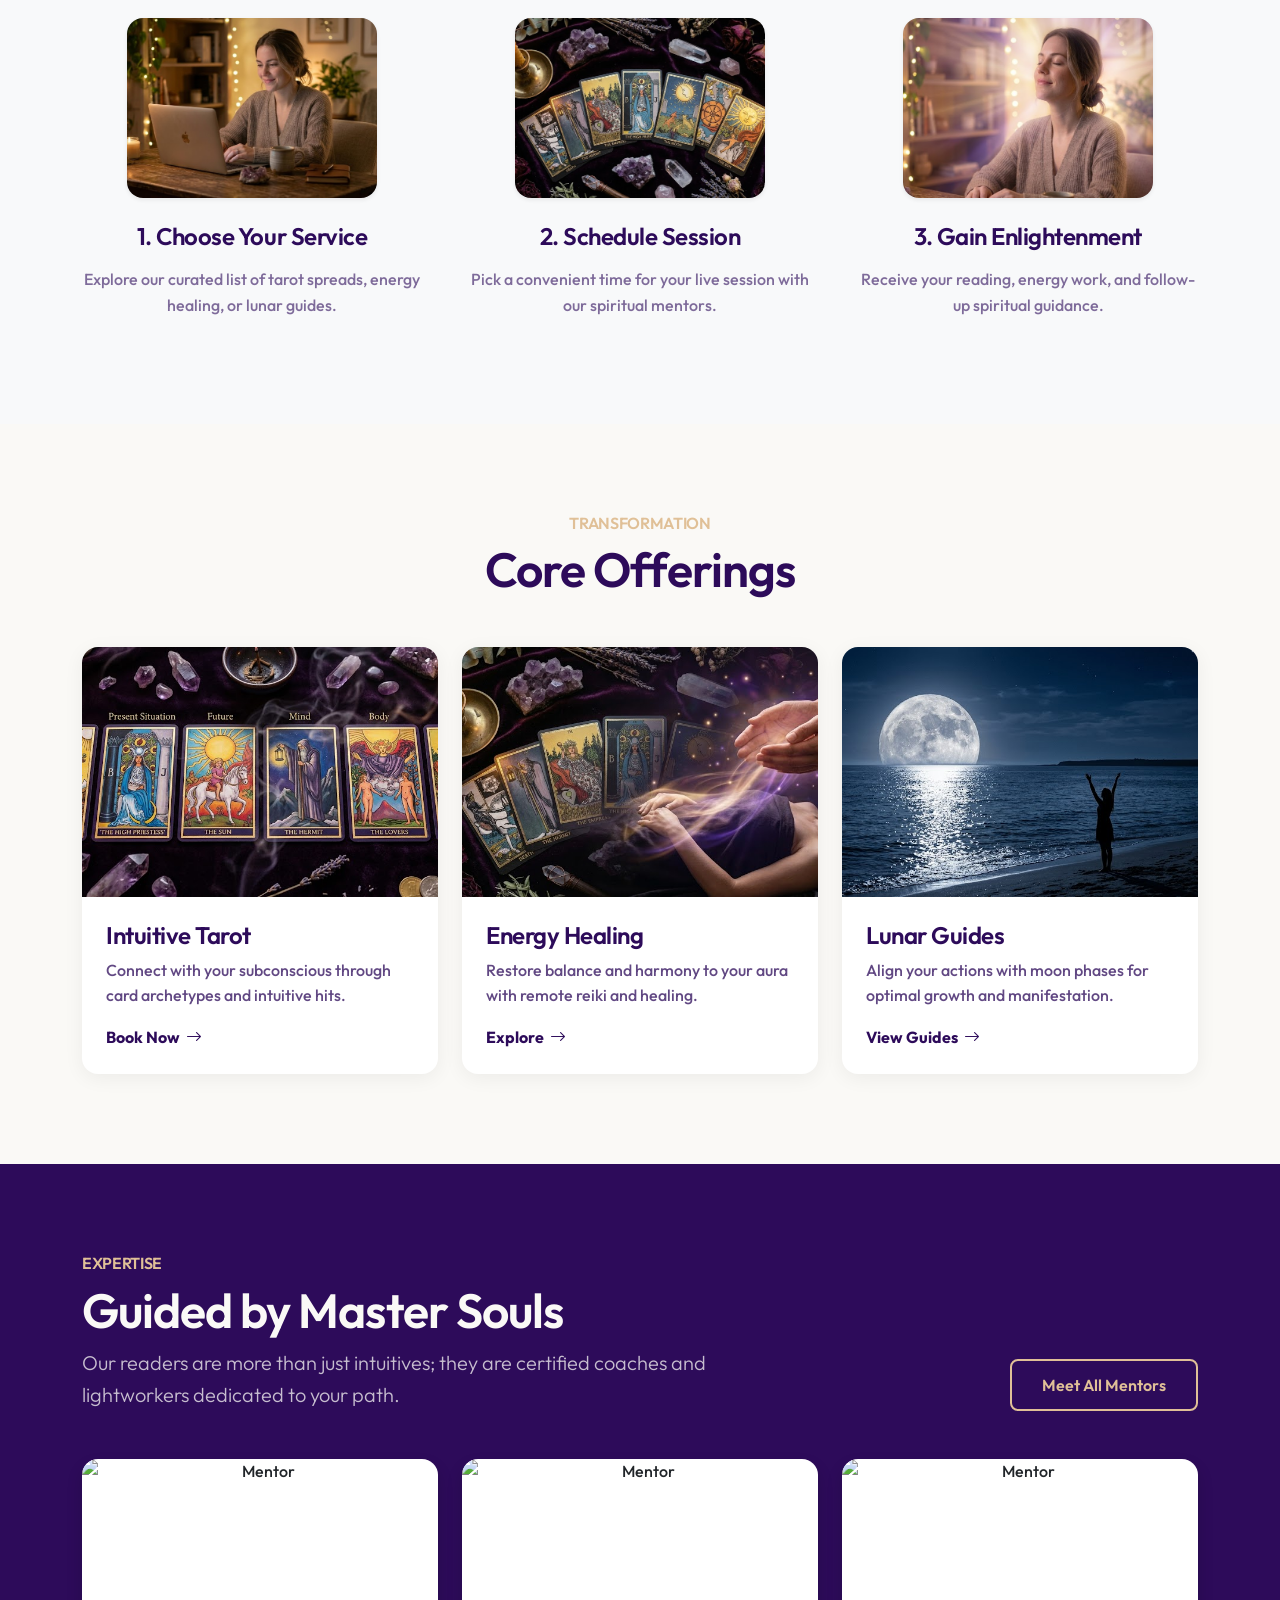
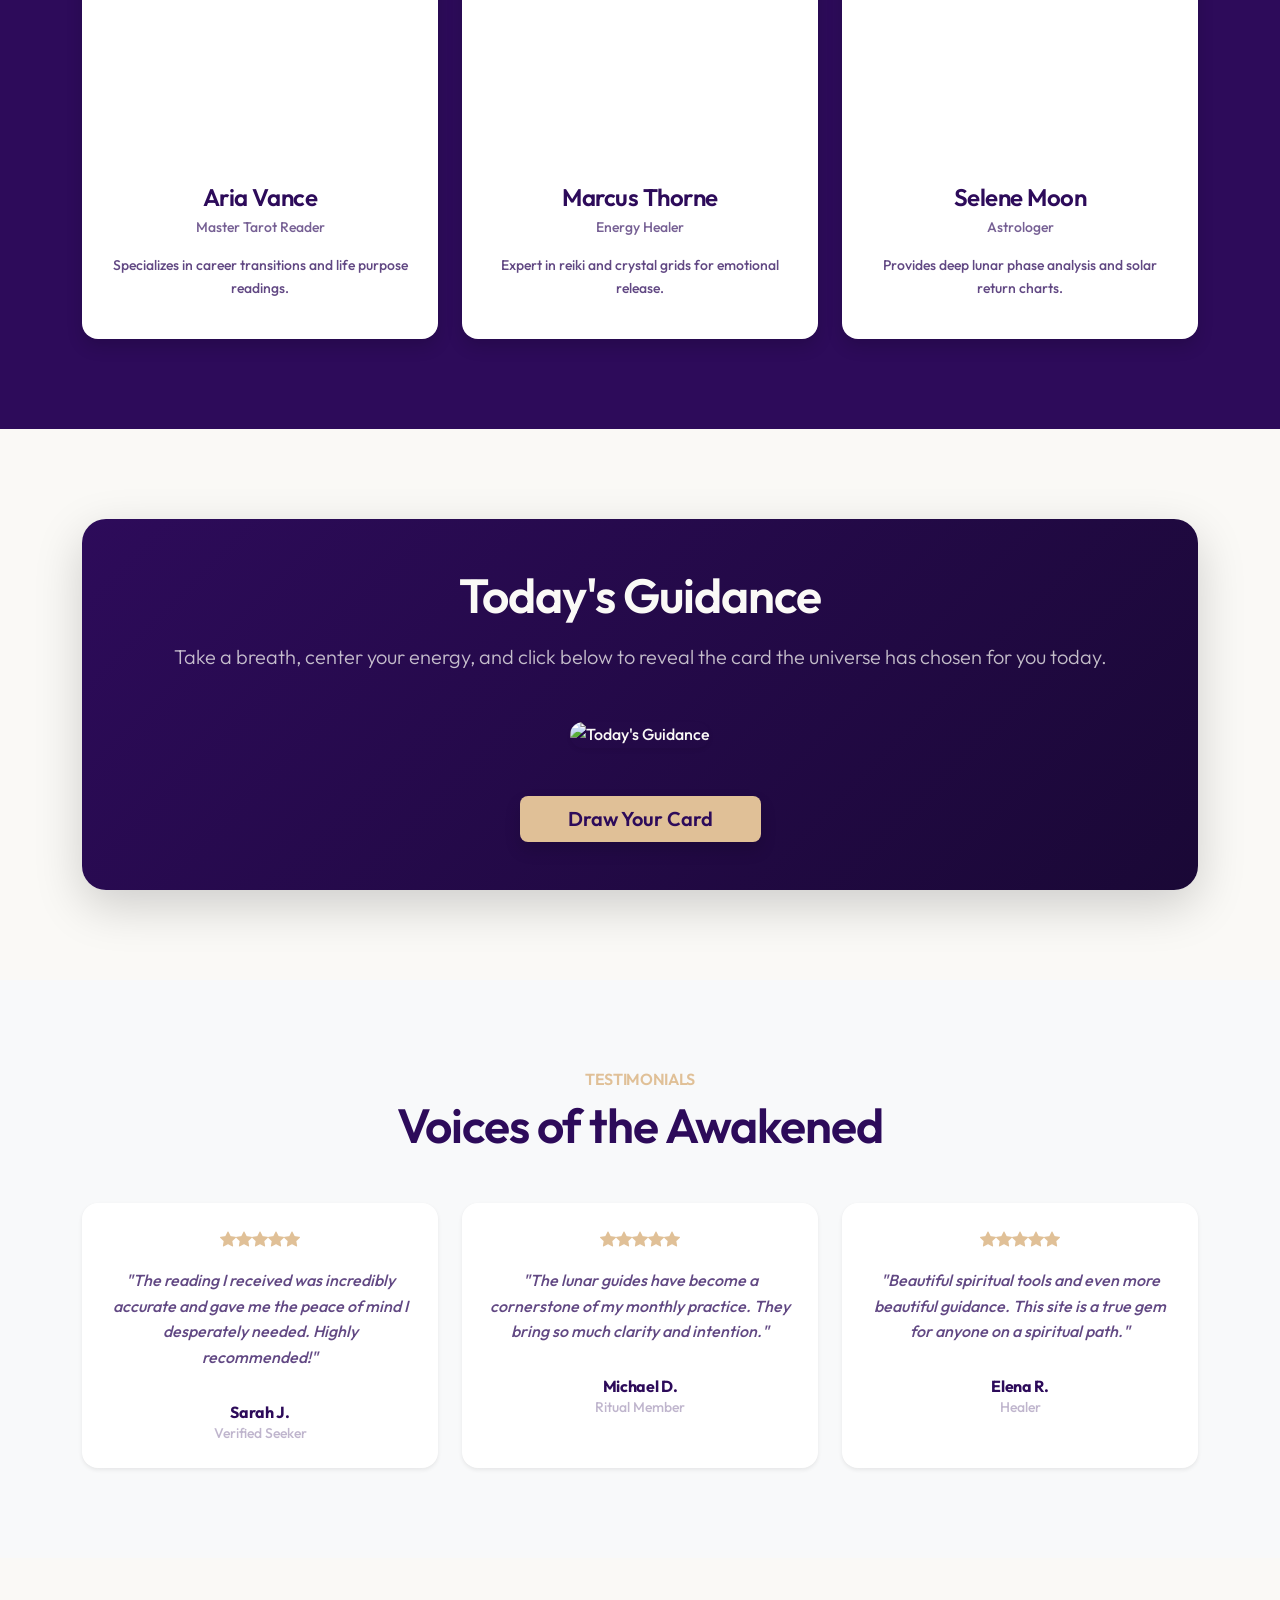
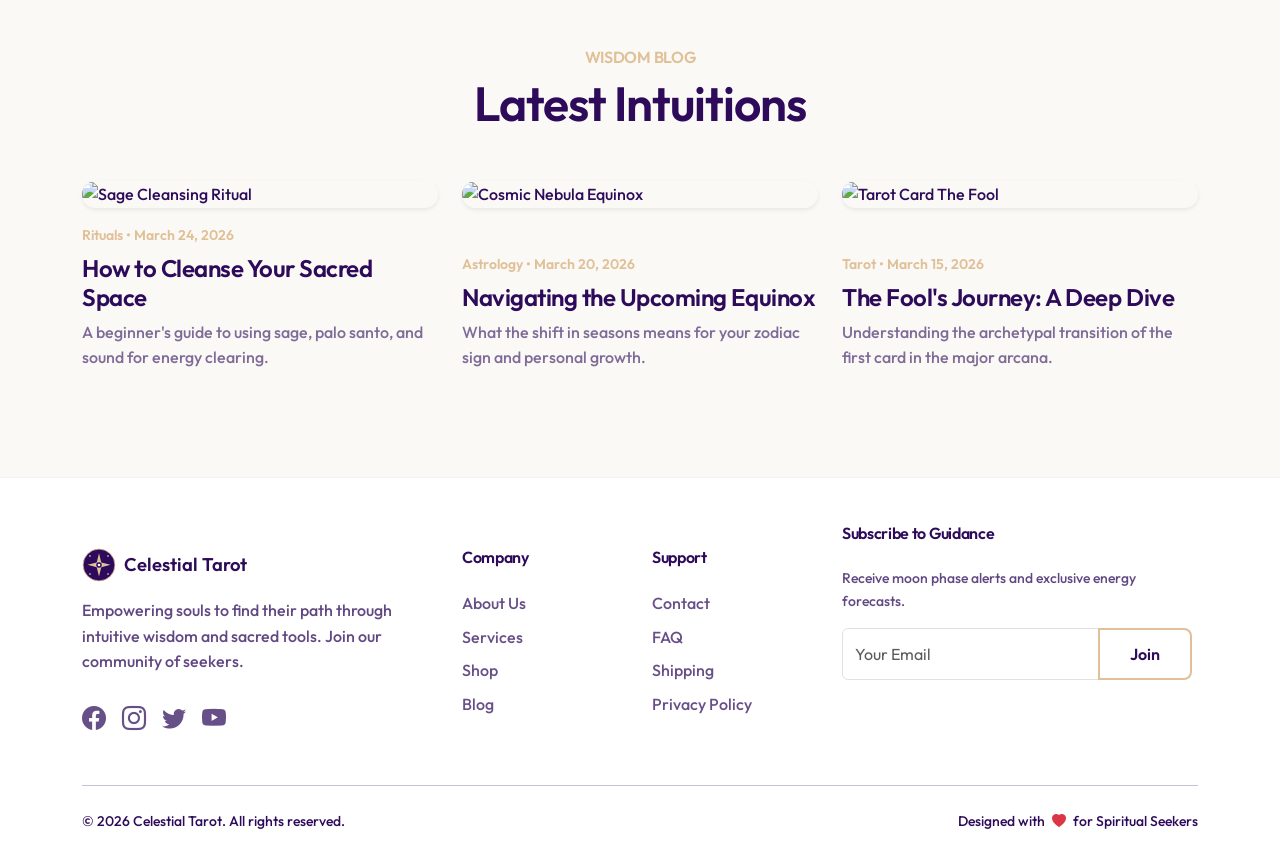
==== commit 33049652: "Add files via upload upd" ====
--- a/index.html
+++ b/index.html
@@ -1,429 +1,493 @@
-<!DOCTYPE html>
-<html lang="en">
-<head>
-    <meta charset="UTF-8">
-    <meta name="viewport" content="width=device-width, initial-scale=1.0">
-    <title>Tarot & Spiritual Guidance | Mystical Connection</title>
-    <!-- Bootstrap 5 CSS -->
-    <link href="https://cdn.jsdelivr.net/npm/bootstrap@5.3.0/dist/css/bootstrap.min.css" rel="stylesheet">
-    <!-- Bootstrap Icons -->
-    <link rel="stylesheet" href="https://cdn.jsdelivr.net/npm/bootstrap-icons@1.11.1/font/bootstrap-icons.css">
-    <!-- Google Fonts -->
-    <link href="https://fonts.googleapis.com/css2?family=Outfit:wght@300;400;600;700&display=swap" rel="stylesheet">
-    <!-- Custom CSS -->
-    <link rel="stylesheet" href="assets/css/style.css">
-    <!-- Favicon -->
-    <link rel="icon" type="image/svg+xml" href="assets/img/favicon.svg">
-</head>
-<body>
-
-    <!-- Header / Navbar -->
-    <nav class="navbar navbar-expand-lg sticky-top">
-        <div class="container">
-            <a class="navbar-brand d-flex align-items-center gap-2" href="index.html">
-                <img src="assets/img/favicon.svg" alt="Celestial Tarot" width="34" height="34" style="border-radius:50%;">
-                <span class="fw-bold">Celestial Tarot</span>
-            </a>
-            
-            <div class="d-flex align-items-center d-lg-none">
-                <div class="theme-toggle me-3" id="theme-toggle">
-                    <i class="bi bi-moon-stars-fill text-secondary"></i>
-                </div>
-                <button class="navbar-toggler" type="button" data-bs-toggle="offcanvas" data-bs-target="#offcanvasNavbar">
-                    <span class="navbar-toggler-icon"></span>
-                </button>
-            </div>
-
-            <div class="collapse navbar-collapse" id="navbarNav">
-                <ul class="navbar-nav mx-auto">
-                    <li class="nav-item"><a class="nav-link active" href="index.html">Home 1</a></li>
-                    <li class="nav-item"><a class="nav-link" href="index2.html">Home 2</a></li>
-                    <li class="nav-item"><a class="nav-link" href="services.html">Services</a></li>
-                    <li class="nav-item"><a class="nav-link" href="about.html">About</a></li>
-                    <li class="nav-item"><a class="nav-link" href="shop.html">Shop</a></li>
-                    <li class="nav-item"><a class="nav-link" href="blog.html">Blog</a></li>
+<!DOCTYPE html>
+<html lang="en">
+
+<head>
+    <meta charset="UTF-8">
+    <meta name="viewport" content="width=device-width, initial-scale=1.0">
+    <title>Tarot & Spiritual Guidance | Mystical Connection</title>
+    <!-- Bootstrap 5 CSS -->
+    <link href="https://cdn.jsdelivr.net/npm/bootstrap@5.3.0/dist/css/bootstrap.min.css" rel="stylesheet">
+    <!-- Bootstrap Icons -->
+    <link rel="stylesheet" href="https://cdn.jsdelivr.net/npm/bootstrap-icons@1.11.1/font/bootstrap-icons.css">
+    <!-- Google Fonts -->
+    <link href="https://fonts.googleapis.com/css2?family=Outfit:wght@300;400;600;700&display=swap" rel="stylesheet">
+    <!-- Custom CSS -->
+    <link rel="stylesheet" href="assets/css/style.css">
+    <!-- Favicon -->
+    <link rel="icon" type="image/svg+xml" href="assets/img/favicon.svg">
+</head>
+
+<body>
+
+    <!-- Header / Navbar -->
+    <nav class="navbar navbar-expand-xl sticky-top">
+        <div class="container">
+            <a class="navbar-brand d-flex align-items-center gap-2" href="index.html">
+                <img src="assets/img/favicon.svg" alt="Celestial Tarot" width="34" height="34"
+                    style="border-radius:50%;">
+                <span class="fw-bold">Celestial Tarot</span>
+            </a>
+
+            <div class="d-flex align-items-center d-xl-none">
+                <div class="rtl-toggle me-3" title="Toggle RTL"><i class="bi bi-arrow-left-right text-secondary"></i>
+                </div>
+                <div class="theme-toggle me-3" id="theme-toggle">
+                    <i class="bi bi-moon-stars-fill text-secondary"></i>
+                </div>
+                <button class="navbar-toggler" type="button" data-bs-toggle="offcanvas"
+                    data-bs-target="#offcanvasNavbar">
+                    <span class="navbar-toggler-icon"></span>
+                </button>
+            </div>
+
+            <div class="collapse navbar-collapse" id="navbarNav">
+                <ul class="navbar-nav mx-auto">
+                    <li class="nav-item"><a class="nav-link active" href="index.html">Home 1</a></li>
+                    <li class="nav-item"><a class="nav-link" href="index2.html">Home 2</a></li>
+                    <li class="nav-item"><a class="nav-link" href="services.html">Services</a></li>
+                    <li class="nav-item"><a class="nav-link" href="about.html">About</a></li>
+                    <li class="nav-item"><a class="nav-link" href="shop.html">Shop</a></li>
+                    <li class="nav-item"><a class="nav-link" href="blog.html">Blog</a></li>
                     <li class="nav-item"><a class="nav-link" href="contact.html">Contact</a></li>
                     <li class="nav-item"><a class="nav-link" href="dashboard.html">Dashboard</a></li>
-                </ul>
-                <div class="d-flex align-items-center">
-                    <div class="rtl-toggle me-3 d-none d-lg-flex" title="Toggle RTL">
-                        <i class="bi bi-translate text-secondary"></i>
-                    </div>
-                    <div class="theme-toggle me-4 d-none d-lg-flex" id="theme-toggle-desktop">
-                        <i class="bi bi-moon-stars-fill text-secondary"></i>
-                    </div>
-                    <a href="signup.html" class="btn btn-primary">Join Now</a>
-                </div>
-            </div>
-        </div>
-    </nav>
-
-    <!-- Mobile Offcanvas Menu -->
-    <div class="offcanvas offcanvas-end" tabindex="-1" id="offcanvasNavbar">
-        <div class="offcanvas-header">
-            <h5 class="offcanvas-title">Menu</h5>
-            <button type="button" class="btn-close" data-bs-dismiss="offcanvas"></button>
-        </div>
-        <div class="offcanvas-body">
-            <ul class="navbar-nav justify-content-end flex-grow-1 pe-3">
-                <li class="nav-item"><a class="nav-link active" href="index.html">Home 1</a></li>
-                <li class="nav-item"><a class="nav-link" href="index2.html">Home 2</a></li>
-                <li class="nav-item"><a class="nav-link" href="services.html">Services</a></li>
-                <li class="nav-item"><a class="nav-link" href="about.html">About</a></li>
-                <li class="nav-item"><a class="nav-link" href="shop.html">Shop</a></li>
-                <li class="nav-item"><a class="nav-link" href="blog.html">Blog</a></li>
+                </ul>
+                <div class="d-flex align-items-center">
+                    <div class="rtl-toggle me-3 d-none d-xl-flex" title="Toggle RTL">
+                        <i class="bi bi-arrow-left-right text-secondary"></i>
+                    </div>
+                    <div class="theme-toggle me-4 d-none d-xl-flex" id="theme-toggle-desktop">
+                        <i class="bi bi-moon-stars-fill text-secondary"></i>
+                    </div>
+                    <a href="signup.html" class="btn btn-primary">Join Now</a>
+                </div>
+            </div>
+        </div>
+    </nav>
+
+    <!-- Mobile Offcanvas Menu -->
+    <div class="offcanvas offcanvas-end" tabindex="-1" id="offcanvasNavbar">
+        <div class="offcanvas-header">
+            <h5 class="offcanvas-title">Menu</h5>
+            <button type="button" class="btn-close" data-bs-dismiss="offcanvas"></button>
+        </div>
+        <div class="offcanvas-body">
+            <ul class="navbar-nav justify-content-end flex-grow-1 pe-3">
+                <li class="nav-item"><a class="nav-link active" href="index.html">Home 1</a></li>
+                <li class="nav-item"><a class="nav-link" href="index2.html">Home 2</a></li>
+                <li class="nav-item"><a class="nav-link" href="services.html">Services</a></li>
+                <li class="nav-item"><a class="nav-link" href="about.html">About</a></li>
+                <li class="nav-item"><a class="nav-link" href="shop.html">Shop</a></li>
+                <li class="nav-item"><a class="nav-link" href="blog.html">Blog</a></li>
                 <li class="nav-item"><a class="nav-link" href="contact.html">Contact</a></li>
-                <li class="nav-item"><a class="nav-link" href="dashboard.html">Dashboard</a></li>
-            </ul>
-            <div class="d-grid gap-2 mt-4">
-                <a href="login.html" class="btn btn-outline-primary">Login</a>
-                <a href="signup.html" class="btn btn-primary">Signup</a>
-            </div>
-        </div>
-    </div>
-
-    <!-- Hero Section -->
-    <header class="hero-section d-flex align-items-center justify-content-center text-center">
-        <div class="container py-5">
-            <div class="row justify-content-center">
-                <div class="col-lg-8 animate-fade-in">
-                    <span class="badge bg-secondary text-primary mb-3 px-3 py-2 rounded-pill fw-bold">Connect with the Cosmos</span>
-                    <h1 class="display-1 fw-bold mb-4">Unlock Your <span class="text-secondary">Destiny</span> with Celestial Tarot</h1>
-                    <p class="lead mb-5 opacity-75">Embark on a mystical journey of self-discovery through personalized tarot readings and spiritual tools crafted for your soul's growth.</p>
-                    <div class="d-flex justify-content-center gap-3 flex-wrap">
-                        <a href="services.html" class="btn btn-primary btn-lg px-5">Get Started</a>
-                        <a href="about.html" class="btn btn-secondary btn-lg px-5">Our Story</a>
-                    </div>
-                </div>
-            </div>
-        </div>
-    </header>
-
-    <!-- About Section -->
-    <section class="section-padding" id="about">
-        <div class="container">
-            <div class="row align-items-center">
-                <div class="col-lg-6 mb-4 mb-lg-0 position-relative">
-                    <img src="https://images.unsplash.com/photo-1515377905703-c4788e51af15?q=80&w=1000&fm=jpg&fit=crop" class="img-fluid rounded-4 shadow-lg w-100" style="height: 450px; object-fit: cover;" alt="Mystical Tarot">
-                    <div class="position-absolute bottom-0 end-0 bg-secondary p-4 rounded-4 m-3 shadow d-none d-md-block" style="color: #2D0B5A !important;">
-                        <h4 class="fw-bold mb-0">15+ Years</h4>
-                        <p class="small mb-0">of Spiritual Wisdom</p>
-                    </div>
-                </div>
-                <div class="col-lg-6 ps-lg-5 text-center text-lg-start">
-                    <h6 class="text-secondary fw-bold text-uppercase mb-2">Our Mission</h6>
-                    <h2 class="display-5 fw-bold mb-4 text-primary">A Sanctuary for Spiritual Seekers</h2>
-                    <p class="mb-4">Celestial Tarot is born from a desire to bridge the gap between ancient wisdom and modern living. We provide a calming, inclusive space for you to explore your spiritual path, find clarity in transitions, and connect with your inner truth.</p>
-                    <div class="row g-4 mb-4 text-start">
-                        <div class="col-6">
-                            <div class="d-flex align-items-center">
-                                <i class="bi bi-patch-check-fill text-secondary fs-3 me-3"></i>
-                                <span class="fw-bold">Certified Readers</span>
-                            </div>
-                        </div>
-                        <div class="col-6">
-                            <div class="d-flex align-items-center">
-                                <i class="bi bi-shield-lock-fill text-secondary fs-3 me-3"></i>
-                                <span class="fw-bold">Private Sessions</span>
-                            </div>
-                        </div>
-                    </div>
-                    <a href="about.html" class="btn btn-primary btn-lg px-4">Learn More About Us</a>
-                </div>
-            </div>
-        </div>
-    </section>
-
-    <!-- How It Works Section -->
-    <section class="section-padding bg-light">
-        <div class="container">
-            <div class="text-center mb-5">
-                <h6 class="text-secondary fw-bold text-uppercase mb-2">The Process</h6>
-                <h2 class="display-5 fw-bold">Your Journey to Clarity</h2>
-            </div>
-            <div class="row g-5">
-                <div class="col-md-4 text-center">
-                    <div class="mb-4 overflow-hidden rounded-4 shadow-sm mx-auto" style="width: 250px; height: 180px;">
-                        <img src="https://images.unsplash.com/photo-1528319725582-ddc096101511?q=80&w=400&fm=jpg&fit=crop" class="w-100 h-100" style="object-fit: cover;" alt="Discover Your Path">
-                    </div>
-                    <h4 class="fw-bold mb-3">1. Choose Your Service</h4>
-                    <p class="text-muted">Explore our curated list of tarot spreads, energy healing, or lunar guides.</p>
-                </div>
-                <div class="col-md-4 text-center">
-                    <div class="mb-4 overflow-hidden rounded-4 shadow-sm mx-auto" style="width: 250px; height: 180px;">
-                        <img src="https://images.unsplash.com/photo-1506126613408-eca07ce68773?q=80&w=400&fm=jpg&fit=crop" class="w-100 h-100" style="object-fit: cover;" alt="Plan Your Session">
-                    </div>
-                    <h4 class="fw-bold mb-3">2. Schedule Session</h4>
-                    <p class="text-muted">Pick a convenient time for your live session with our spiritual mentors.</p>
-                </div>
-                <div class="col-md-4 text-center">
-                    <div class="mb-4 overflow-hidden rounded-4 shadow-sm mx-auto" style="width: 250px; height: 180px;">
-                        <img src="https://images.unsplash.com/photo-1462331940025-496dfbfc7564?q=80&w=400&fm=jpg&fit=crop" class="w-100 h-100" style="object-fit: cover;" alt="Gain Cosmic Insight">
-                    </div>
-                    <h4 class="fw-bold mb-3">3. Gain Enlightenment</h4>
-                    <p class="text-muted">Receive your reading, energy work, and follow-up spiritual guidance.</p>
-                </div>
-            </div>
-        </div>
-    </section>
-
-    <!-- Service Highlights -->
-    <section class="section-padding">
-        <div class="container text-center">
-            <h6 class="text-secondary fw-bold text-uppercase mb-2">Transformation</h6>
-            <h2 class="display-5 fw-bold mb-5">Core Offerings</h2>
-            <div class="row g-4 text-start">
-                <div class="col-md-4">
-                    <div class="card offering-card h-100 d-flex flex-column">
-                        <img src="https://images.unsplash.com/photo-1544005313-94ddf0286df2?q=80&w=600&fm=jpg&fit=crop" class="w-100" style="height: 250px; object-fit: cover;" alt="Intuitive Tarot">
-                        <div class="offering-card-body d-flex flex-column flex-grow-1">
-                            <h4 class="fw-bold">Intuitive Tarot</h4>
-                            <p class="opacity-75 flex-grow-1">Connect with your subconscious through card archetypes and intuitive hits.</p>
-                            <a href="services.html" class="service-card-link mt-auto">Book Now <i class="bi bi-arrow-right"></i></a>
-                        </div>
-                    </div>
-                </div>
-                <div class="col-md-4">
-                    <div class="card offering-card h-100 d-flex flex-column">
-                        <img src="https://images.unsplash.com/photo-1547425260-76bcadfb4f2c?q=80&w=600&fm=jpg&fit=crop" class="w-100" style="height: 250px; object-fit: cover;" alt="Energy Healing">
-                        <div class="offering-card-body d-flex flex-column flex-grow-1">
-                            <h4 class="fw-bold">Energy Healing</h4>
-                            <p class="opacity-75 flex-grow-1">Restore balance and harmony to your aura with remote reiki and healing.</p>
-                            <a href="services.html" class="service-card-link mt-auto">Explore <i class="bi bi-arrow-right"></i></a>
-                        </div>
-                    </div>
-                </div>
-                <div class="col-md-4">
-                    <div class="card offering-card h-100 d-flex flex-column">
-                        <img src="https://images.unsplash.com/photo-1554151228-14d9def656e4?q=80&w=600&fm=jpg&fit=crop" class="w-100" style="height: 250px; object-fit: cover;" alt="Lunar Guides">
-                        <div class="offering-card-body d-flex flex-column flex-grow-1">
-                            <h4 class="fw-bold">Lunar Guides</h4>
-                            <p class="opacity-75 flex-grow-1">Align your actions with moon phases for optimal growth and manifestation.</p>
-                            <a href="services.html" class="service-card-link mt-auto">View Guides <i class="bi bi-arrow-right"></i></a>
-                        </div>
-                    </div>
-                </div>
-            </div>
-        </div>
-    </section>
-
-    <section class="section-padding bg-primary text-white" id="mentors">
-        <div class="container">
-            <div class="row align-items-end mb-5">
-                <div class="col-lg-7">
-                    <h6 class="text-secondary fw-bold text-uppercase mb-2">Expertise</h6>
-                    <h2 class="display-5 fw-bold dark-purple-on-gold">Guided by Master Souls</h2>
-                    <p class="lead opacity-75 mb-0 dark-purple-on-gold">Our readers are more than just intuitives; they are certified coaches and lightworkers dedicated to your path.</p>
-                </div>
-                <div class="col-lg-5 text-lg-end mt-3">
-                    <a href="services.html" class="btn btn-secondary fw-bold">Meet All Mentors</a>
-                </div>
-            </div>
-            <div class="row g-4 text-primary">
-                <div class="col-md-4">
-                    <div class="card p-0 border-0 overflow-hidden text-center h-100 shadow d-flex flex-column">
-                        <img src="https://images.unsplash.com/photo-1534528741775-53994a69daeb?q=80&w=400&fm=jpg&fit=crop" class="card-img-top w-100" alt="Mentor" style="height: 300px; object-fit: cover;">
-                        <div class="card-body p-4 flex-grow-1">
-                            <h4 class="fw-bold mb-1">Aria Vance</h4>
-                            <p class="text-muted small">Master Tarot Reader</p>
-                            <p class="small opacity-75">Specializes in career transitions and life purpose readings.</p>
-                        </div>
-                    </div>
-                </div>
-                <div class="col-md-4">
-                    <div class="card p-0 border-0 overflow-hidden text-center h-100 shadow d-flex flex-column">
-                        <img src="https://images.unsplash.com/photo-1506794778202-cad84cf45f1d?q=80&w=400&fm=jpg&fit=crop" class="card-img-top w-100" alt="Mentor" style="height: 300px; object-fit: cover;">
-                        <div class="card-body p-4 flex-grow-1">
-                            <h4 class="fw-bold mb-1">Marcus Thorne</h4>
-                            <p class="text-muted small">Energy Healer</p>
-                            <p class="small opacity-75">Expert in reiki and crystal grids for emotional release.</p>
-                        </div>
-                    </div>
-                </div>
-                <div class="col-md-4">
-                    <div class="card p-0 border-0 overflow-hidden text-center h-100 shadow d-flex flex-column">
-                        <img src="https://images.unsplash.com/photo-1438761681033-6461ffad8d80?q=80&w=400&fm=jpg&fit=crop" class="card-img-top w-100" alt="Mentor" style="height: 300px; object-fit: cover;">
-                        <div class="card-body p-4 flex-grow-1">
-                            <h4 class="fw-bold mb-1">Selene Moon</h4>
-                            <p class="text-muted small">Astrologer</p>
-                            <p class="small opacity-75">Provides deep lunar phase analysis and solar return charts.</p>
-                        </div>
-                    </div>
-                </div>
-            </div>
-        </div>
-    </section>
-
-    <!-- Quick Tool -->
-    <section class="section-padding">
-        <div class="container">
-            <div class="card guidance-section border-0 shadow-lg position-relative">
-                <div class="p-5" style="position: relative; z-index: 2;">
-                    <div class="row align-items-center text-center">
-                        <div class="col-lg-12">
-                            <h2 class="display-5 fw-bold mb-3">Today's Guidance</h2>
-                            <p class="lead mb-5 opacity-75">Take a breath, center your energy, and click below to reveal the card the universe has chosen for you today.</p>
-                            <div class="mb-5">
-                                <img src="https://images.unsplash.com/photo-1512438248247-f0f2a5a8b7f0?q=80&w=800&fm=jpg&fit=crop" class="img-fluid rounded-4 shadow-sm w-100" alt="Today's Guidance" style="height: 400px; object-fit: cover;">
-                            </div>
-                            <button class="btn btn-lg px-5 border-0 shadow fw-bold" style="background-color: #E0C097; color: #2D0B5A !important;">Draw Your Card</button>
-                        </div>
-                    </div>
-                </div>
-            </div>
-        </div>
-    </section>
-
-    <!-- Testimonials -->
-    <section class="section-padding bg-light">
-        <div class="container">
-            <div class="text-center mb-5">
-                <h6 class="text-secondary fw-bold text-uppercase mb-2">Testimonials</h6>
-                <h2 class="display-5 fw-bold">Voices of the Awakened</h2>
-            </div>
-            <div class="row g-4 text-primary">
-                <div class="col-md-4">
-                    <div class="card testimonial-card p-4 h-100 text-center border-0 shadow-sm glass-card">
-                        <div class="mb-3 text-secondary">
-                            <i class="bi bi-star-fill"></i><i class="bi bi-star-fill"></i><i class="bi bi-star-fill"></i><i class="bi bi-star-fill"></i><i class="bi bi-star-fill"></i>
-                        </div>
-                        <p class="fst-italic opacity-75">"The reading I received was incredibly accurate and gave me the peace of mind I desperately needed. Highly recommended!"</p>
-                        <h6 class="reviewer-name mt-3 mb-0 text-primary">Sarah J.</h6>
-                        <span class="small opacity-50 text-muted">Verified Seeker</span>
-                    </div>
-                </div>
-                <div class="col-md-4">
-                    <div class="card testimonial-card p-4 h-100 text-center border-0 shadow-sm glass-card">
-                        <div class="mb-3 text-secondary">
-                            <i class="bi bi-star-fill"></i><i class="bi bi-star-fill"></i><i class="bi bi-star-fill"></i><i class="bi bi-star-fill"></i><i class="bi bi-star-fill"></i>
-                        </div>
-                        <p class="fst-italic opacity-75">"The lunar guides have become a cornerstone of my monthly practice. They bring so much clarity and intention."</p>
-                        <h6 class="reviewer-name mt-3 mb-0 text-primary">Michael D.</h6>
-                        <span class="small opacity-50 text-muted">Ritual Member</span>
-                    </div>
-                </div>
-                <div class="col-md-4">
-                    <div class="card testimonial-card p-4 h-100 text-center border-0 shadow-sm glass-card">
-                        <div class="mb-3 text-secondary">
-                            <i class="bi bi-star-fill"></i><i class="bi bi-star-fill"></i><i class="bi bi-star-fill"></i><i class="bi bi-star-fill"></i><i class="bi bi-star-fill"></i>
-                        </div>
-                        <p class="fst-italic opacity-75">"Beautiful spiritual tools and even more beautiful guidance. This site is a true gem for anyone on a spiritual path."</p>
-                        <h6 class="reviewer-name mt-3 mb-0 text-primary">Elena R.</h6>
-                        <span class="small opacity-50 text-muted">Healer</span>
-                    </div>
-                </div>
-            </div>
-        </div>
-    </section>
-
-    <!-- Spiritual Blog Preview -->
-    <section class="section-padding" id="blog">
-        <div class="container">
-            <div class="text-center mb-5">
-                <h6 class="text-secondary fw-bold text-uppercase mb-2">Wisdom Blog</h6>
-                <h2 class="display-5 fw-bold">Latest Intuitions</h2>
-            </div>
-            <div class="row g-4">
-                <div class="col-lg-4">
-                    <article class="h-100 d-flex flex-column">
-                        <div class="mb-3 overflow-hidden rounded-4 shadow-sm">
-                            <img src="https://images.unsplash.com/photo-1506126613408-eca07ce68773?q=80&w=600&fm=jpg&fit=crop" class="img-fluid hover-zoom w-100" alt="Sage Cleansing Ritual" style="height: 220px; object-fit: cover;">
-                        </div>
-                        <span class="text-secondary small fw-bold mt-auto">Rituals • March 24, 2026</span>
-                        <h4 class="fw-bold mt-2"><a href="#" class="text-primary text-decoration-none">How to Cleanse Your Sacred Space</a></h4>
-                        <p class="text-muted">A beginner's guide to using sage, palo santo, and sound for energy clearing.</p>
-                    </article>
-                </div>
-                <div class="col-lg-4">
-                    <article class="h-100 d-flex flex-column">
-                        <div class="mb-3 overflow-hidden rounded-4 shadow-sm">
-                            <img src="https://images.unsplash.com/photo-1462331940025-496dfbfc7564?q=80&w=600&fm=jpg&fit=crop" class="img-fluid hover-zoom w-100" alt="Cosmic Nebula Equinox" style="height: 220px; object-fit: cover;">
-                        </div>
-                        <span class="text-secondary small fw-bold mt-auto">Astrology • March 20, 2026</span>
-                        <h4 class="fw-bold mt-2"><a href="#" class="text-primary text-decoration-none">Navigating the Upcoming Equinox</a></h4>
-                        <p class="text-muted">What the shift in seasons means for your zodiac sign and personal growth.</p>
-                    </article>
-                </div>
-                <div class="col-lg-4">
-                    <article class="h-100 d-flex flex-column">
-                        <div class="mb-3 overflow-hidden rounded-4 shadow-sm">
-                            <img src="https://images.unsplash.com/photo-1616712134411-6b6ae89bc3ba?q=80&w=400&fm=jpg&fit=crop" class="img-fluid hover-zoom w-100" alt="Tarot Card The Fool" style="height: 220px; object-fit: cover;">
-                        </div>
-                        <span class="text-secondary small fw-bold mt-auto">Tarot • March 15, 2026</span>
-                        <h4 class="fw-bold mt-2"><a href="#" class="text-primary text-decoration-none">The Fool's Journey: A Deep Dive</a></h4>
-                        <p class="text-muted">Understanding the archetypal transition of the first card in the major arcana.</p>
-                    </article>
-                </div>
-            </div>
-        </div>
-    </section>
-
-    <!-- Footer -->
-    <footer class="footer">
-        <div class="container">
-            <div class="row g-4">
-                <div class="col-lg-4 col-md-12 text-center text-lg-start">
-                    <div class="d-flex align-items-center mb-3 justify-content-center justify-content-lg-start">
-                        <img src="assets/img/favicon.svg" alt="Celestial Tarot" width="34" height="34" class="me-2" style="border-radius:50%;">
-                        <span class="fw-bold mb-0" style="font-size: 1.15rem;">Celestial Tarot</span>
-                    </div>
-                    <p class="opacity-75 mb-4">Empowering souls to find their path through intuitive wisdom and sacred tools. Join our community of seekers.</p>
-                    <div class="d-flex gap-3 justify-content-center justify-content-lg-start">
-                        <a href="#"><i class="bi bi-facebook fs-4"></i></a>
-                        <a href="#"><i class="bi bi-instagram fs-4"></i></a>
-                        <a href="#"><i class="bi bi-twitter fs-4"></i></a>
-                        <a href="#"><i class="bi bi-youtube fs-4"></i></a>
-                    </div>
-                </div>
-                <div class="col-lg-2 col-md-6 text-center text-lg-start">
-                    <h6 class="fw-bold mb-4">Company</h6>
-                    <ul class="list-unstyled">
-                        <li class="mb-2"><a href="about.html">About Us</a></li>
-                        <li class="mb-2"><a href="services.html">Services</a></li>
-                        <li class="mb-2"><a href="shop.html">Shop</a></li>
-                        <li class="mb-2"><a href="blog.html">Blog</a></li>
-                    </ul>
-                </div>
-                <div class="col-lg-2 col-md-6 text-center text-lg-start">
-                    <h6 class="fw-bold mb-4">Support</h6>
-                    <ul class="list-unstyled">
-                        <li class="mb-2"><a href="contact.html">Contact</a></li>
-                        <li class="mb-2"><a href="#">FAQ</a></li>
-                        <li class="mb-2"><a href="#">Shipping</a></li>
-                        <li class="mb-2"><a href="#">Privacy Policy</a></li>
-                    </ul>
-                </div>
-                <div class="col-lg-4 col-md-12 text-center text-lg-start mt-4 mt-lg-0">
-                    <h6 class="fw-bold mb-4">Subscribe to Guidance</h6>
-                    <p class="small opacity-75">Receive moon phase alerts and exclusive energy forecasts.</p>
-                    <form class="mt-3">
-                        <div class="input-group mb-3 mx-auto mx-lg-0" style="max-width: 350px;">
-                            <input type="email" class="form-control" placeholder="Your Email">
-                            <button class="btn btn-secondary text-primary fw-bold" type="button">Join</button>
-                        </div>
-                    </form>
-                </div>
-            </div>
-            <hr class="mt-5 mb-4 opacity-10">
-            <div class="row align-items-center">
-                <div class="col-md-6 text-center text-md-start">
-                    <p class="small mb-0">&copy; 2026 Celestial Tarot. All rights reserved.</p>
-                </div>
-                <div class="col-md-6 text-center text-md-end mt-3 mt-md-0">
-                    <p class="small mb-0">Designed with <i class="bi bi-heart-fill text-danger mx-1"></i> for Spiritual Seekers</p>
-                </div>
-            </div>
-        </div>
-    </footer>
-
-    <!-- Back to top -->
-    <div id="back-to-top" class="back-to-top">
-        <i class="bi bi-arrow-up"></i>
-    </div>
-
-    <!-- Bootstrap 5 JS Bundle -->
-    <script src="https://cdn.jsdelivr.net/npm/bootstrap@5.3.0/dist/js/bootstrap.bundle.min.js"></script>
-    <!-- Custom JS -->
-    <script src="assets/js/main.js"></script>
-</body>
-</html>
+                    <li class="nav-item"><a class="nav-link" href="dashboard.html">Dashboard</a></li>
+                </ul>
+            <div class="d-grid gap-2 mt-4">
+                <a href="login.html" class="btn btn-outline-primary">Login</a>
+                <a href="signup.html" class="btn btn-primary">Signup</a>
+            </div>
+        </div>
+    </div>
+
+    <!-- Hero Section -->
+    <header class="hero-section d-flex align-items-center justify-content-center text-center">
+        <div class="container py-5">
+            <div class="row justify-content-center">
+                <div class="col-lg-8 animate-fade-in">
+                    <span class="badge bg-secondary text-primary mb-3 px-3 py-2 rounded-pill fw-bold">Connect with the
+                        Cosmos</span>
+                    <h1 class="display-1 fw-bold mb-4">Unlock Your <span class="text-secondary">Destiny</span> with
+                        Celestial Tarot</h1>
+                    <p class="lead mb-5 opacity-75">Embark on a mystical journey of self-discovery through personalized
+                        tarot readings and spiritual tools crafted for your soul's growth.</p>
+                    <div class="d-flex justify-content-center gap-3 flex-wrap">
+                        <a href="services.html" class="btn btn-primary btn-lg px-5">Get Started</a>
+                        <a href="about.html" class="btn btn-secondary btn-lg px-5">Our Story</a>
+                    </div>
+                </div>
+            </div>
+        </div>
+    </header>
+
+    <!-- About Section -->
+    <section class="section-padding" id="about">
+        <div class="container">
+            <div class="row align-items-center">
+                <div class="col-lg-6 mb-4 mb-lg-0 position-relative">
+                    <img src="https://images.unsplash.com/photo-1515377905703-c4788e51af15?q=80&w=1000&fm=jpg&fit=crop"
+                        class="img-fluid rounded-4 shadow-lg w-100" style="height: 450px; object-fit: cover;"
+                        alt="Mystical Tarot">
+                    <div class="position-absolute bottom-0 end-0 bg-secondary p-4 rounded-4 m-3 shadow d-none d-md-block"
+                        style="color: #2D0B5A !important;">
+                        <h4 class="fw-bold mb-0">15+ Years</h4>
+                        <p class="small mb-0">of Spiritual Wisdom</p>
+                    </div>
+                </div>
+                <div class="col-lg-6 ps-lg-5 text-center text-lg-start">
+                    <h6 class="text-secondary fw-bold text-uppercase mb-2">Our Mission</h6>
+                    <h2 class="display-5 fw-bold mb-4 text-primary">A Sanctuary for Spiritual Seekers</h2>
+                    <p class="mb-4">Celestial Tarot is born from a desire to bridge the gap between ancient wisdom and
+                        modern living. We provide a calming, inclusive space for you to explore your spiritual path,
+                        find clarity in transitions, and connect with your inner truth.</p>
+                    <div class="row g-4 mb-4 text-start">
+                        <div class="col-6">
+                            <div class="d-flex align-items-center">
+                                <i class="bi bi-patch-check-fill text-secondary fs-3 me-3"></i>
+                                <span class="fw-bold">Certified Readers</span>
+                            </div>
+                        </div>
+                        <div class="col-6">
+                            <div class="d-flex align-items-center">
+                                <i class="bi bi-shield-lock-fill text-secondary fs-3 me-3"></i>
+                                <span class="fw-bold">Private Sessions</span>
+                            </div>
+                        </div>
+                    </div>
+                    <a href="about.html" class="btn btn-primary btn-lg px-4">Learn More About Us</a>
+                </div>
+            </div>
+        </div>
+    </section>
+
+    <!-- How It Works Section -->
+    <section class="section-padding bg-light">
+        <div class="container">
+            <div class="text-center mb-5">
+                <h6 class="text-secondary fw-bold text-uppercase mb-2">The Process</h6>
+                <h2 class="display-5 fw-bold">Your Journey to Clarity</h2>
+            </div>
+            <div class="row g-5">
+                <div class="col-md-4 text-center">
+                    <div class="mb-4 overflow-hidden rounded-4 shadow-sm mx-auto" style="width: 250px; height: 180px;">
+                        <img src="assets/img/tarot-card-1.jpg" class="w-100 h-100" style="object-fit: cover;"
+                            alt="Discover Your Path">
+                    </div>
+                    <h4 class="fw-bold mb-3">1. Choose Your Service</h4>
+                    <p class="text-muted">Explore our curated list of tarot spreads, energy healing, or lunar guides.
+                    </p>
+                </div>
+                <div class="col-md-4 text-center">
+                    <div class="mb-4 overflow-hidden rounded-4 shadow-sm mx-auto" style="width: 250px; height: 180px;">
+                        <img src="assets/img/tarot-card-2.jpg" class="w-100 h-100" style="object-fit: cover;"
+                            alt="Plan Your Session">
+                    </div>
+                    <h4 class="fw-bold mb-3">2. Schedule Session</h4>
+                    <p class="text-muted">Pick a convenient time for your live session with our spiritual mentors.</p>
+                </div>
+                <div class="col-md-4 text-center">
+                    <div class="mb-4 overflow-hidden rounded-4 shadow-sm mx-auto" style="width: 250px; height: 180px;">
+                        <img src="assets/img/tarot-card-3.jpg" class="w-100 h-100" style="object-fit: cover;"
+                            alt="Gain Cosmic Insight">
+                    </div>
+                    <h4 class="fw-bold mb-3">3. Gain Enlightenment</h4>
+                    <p class="text-muted">Receive your reading, energy work, and follow-up spiritual guidance.</p>
+                </div>
+            </div>
+        </div>
+    </section>
+
+    <!-- Service Highlights -->
+    <section class="section-padding">
+        <div class="container text-center">
+            <h6 class="text-secondary fw-bold text-uppercase mb-2">Transformation</h6>
+            <h2 class="display-5 fw-bold mb-5">Core Offerings</h2>
+            <div class="row g-4 text-start">
+                <div class="col-md-4">
+                    <div class="card offering-card h-100 d-flex flex-column">
+                        <img src="assets/img/core-tarot.jpg" class="w-100" style="height: 250px; object-fit: cover;"
+                            alt="Intuitive Tarot">
+                        <div class="offering-card-body d-flex flex-column flex-grow-1">
+                            <h4 class="fw-bold">Intuitive Tarot</h4>
+                            <p class="opacity-75 flex-grow-1">Connect with your subconscious through card archetypes and
+                                intuitive hits.</p>
+                            <a href="services.html" class="service-card-link mt-auto">Book Now <i
+                                    class="bi bi-arrow-right"></i></a>
+                        </div>
+                    </div>
+                </div>
+                <div class="col-md-4">
+                    <div class="card offering-card h-100 d-flex flex-column">
+                        <img src="assets/img/core-healing.jpg" class="w-100" style="height: 250px; object-fit: cover;"
+                            alt="Energy Healing">
+                        <div class="offering-card-body d-flex flex-column flex-grow-1">
+                            <h4 class="fw-bold">Energy Healing</h4>
+                            <p class="opacity-75 flex-grow-1">Restore balance and harmony to your aura with remote reiki
+                                and healing.</p>
+                            <a href="services.html" class="service-card-link mt-auto">Explore <i
+                                    class="bi bi-arrow-right"></i></a>
+                        </div>
+                    </div>
+                </div>
+                <div class="col-md-4">
+                    <div class="card offering-card h-100 d-flex flex-column">
+                        <img src="assets/img/core-lunar.jpg" class="w-100" style="height: 250px; object-fit: cover;"
+                            alt="Lunar Guides">
+                        <div class="offering-card-body d-flex flex-column flex-grow-1">
+                            <h4 class="fw-bold">Lunar Guides</h4>
+                            <p class="opacity-75 flex-grow-1">Align your actions with moon phases for optimal growth and
+                                manifestation.</p>
+                            <a href="services.html" class="service-card-link mt-auto">View Guides <i
+                                    class="bi bi-arrow-right"></i></a>
+                        </div>
+                    </div>
+                </div>
+            </div>
+        </div>
+    </section>
+
+    <section class="section-padding bg-primary text-white" id="mentors">
+        <div class="container">
+            <div class="row align-items-end mb-5">
+                <div class="col-lg-7">
+                    <h6 class="text-secondary fw-bold text-uppercase mb-2">Expertise</h6>
+                    <h2 class="display-5 fw-bold dark-purple-on-gold">Guided by Master Souls</h2>
+                    <p class="lead opacity-75 mb-0 dark-purple-on-gold">Our readers are more than just intuitives; they
+                        are certified coaches and lightworkers dedicated to your path.</p>
+                </div>
+                <div class="col-lg-5 text-lg-end mt-3">
+                    <a href="services.html" class="btn btn-secondary fw-bold">Meet All Mentors</a>
+                </div>
+            </div>
+            <div class="row g-4">
+                <div class="col-md-4">
+                    <div class="card p-0 border-0 overflow-hidden text-center h-100 shadow d-flex flex-column">
+                        <img src="https://images.unsplash.com/photo-1534528741775-53994a69daeb?q=80&w=400&fm=jpg&fit=crop"
+                            class="card-img-top w-100" alt="Mentor" style="height: 300px; object-fit: cover;">
+                        <div class="card-body p-4 flex-grow-1">
+                            <h4 class="fw-bold mb-1">Aria Vance</h4>
+                            <p class="text-muted small">Master Tarot Reader</p>
+                            <p class="small opacity-75">Specializes in career transitions and life purpose readings.</p>
+                        </div>
+                    </div>
+                </div>
+                <div class="col-md-4">
+                    <div class="card p-0 border-0 overflow-hidden text-center h-100 shadow d-flex flex-column">
+                        <img src="https://images.unsplash.com/photo-1506794778202-cad84cf45f1d?q=80&w=400&fm=jpg&fit=crop"
+                            class="card-img-top w-100" alt="Mentor" style="height: 300px; object-fit: cover;">
+                        <div class="card-body p-4 flex-grow-1">
+                            <h4 class="fw-bold mb-1">Marcus Thorne</h4>
+                            <p class="text-muted small">Energy Healer</p>
+                            <p class="small opacity-75">Expert in reiki and crystal grids for emotional release.</p>
+                        </div>
+                    </div>
+                </div>
+                <div class="col-md-4">
+                    <div class="card p-0 border-0 overflow-hidden text-center h-100 shadow d-flex flex-column">
+                        <img src="https://images.unsplash.com/photo-1438761681033-6461ffad8d80?q=80&w=400&fm=jpg&fit=crop"
+                            class="card-img-top w-100" alt="Mentor" style="height: 300px; object-fit: cover;">
+                        <div class="card-body p-4 flex-grow-1">
+                            <h4 class="fw-bold mb-1">Selene Moon</h4>
+                            <p class="text-muted small">Astrologer</p>
+                            <p class="small opacity-75">Provides deep lunar phase analysis and solar return charts.</p>
+                        </div>
+                    </div>
+                </div>
+            </div>
+        </div>
+    </section>
+
+    <!-- Quick Tool -->
+    <section class="section-padding">
+        <div class="container">
+            <div class="card guidance-section border-0 shadow-lg position-relative">
+                <div class="p-5" style="position: relative; z-index: 2;">
+                    <div class="row align-items-center text-center">
+                        <div class="col-lg-12">
+                            <h2 class="display-5 fw-bold mb-3">Today's Guidance</h2>
+                            <p class="lead mb-5 opacity-75">Take a breath, center your energy, and click below to reveal
+                                the card the universe has chosen for you today.</p>
+                            <div class="mb-5">
+                                <img src="https://images.unsplash.com/photo-1512438248247-f0f2a5a8b7f0?q=80&w=800&fm=jpg&fit=crop"
+                                    class="img-fluid rounded-4 shadow-sm w-100" alt="Today's Guidance"
+                                    style="height: 400px; object-fit: cover;">
+                            </div>
+                            <button class="btn btn-lg px-5 border-0 shadow fw-bold"
+                                style="background-color: #E0C097; color: #2D0B5A !important;">Draw Your Card</button>
+                        </div>
+                    </div>
+                </div>
+            </div>
+        </div>
+    </section>
+
+    <!-- Testimonials -->
+    <section class="section-padding bg-light">
+        <div class="container">
+            <div class="text-center mb-5">
+                <h6 class="text-secondary fw-bold text-uppercase mb-2">Testimonials</h6>
+                <h2 class="display-5 fw-bold">Voices of the Awakened</h2>
+            </div>
+            <div class="row g-4 text-primary">
+                <div class="col-md-4">
+                    <div class="card testimonial-card p-4 h-100 text-center border-0 shadow-sm glass-card">
+                        <div class="mb-3 text-secondary">
+                            <i class="bi bi-star-fill"></i><i class="bi bi-star-fill"></i><i
+                                class="bi bi-star-fill"></i><i class="bi bi-star-fill"></i><i
+                                class="bi bi-star-fill"></i>
+                        </div>
+                        <p class="fst-italic opacity-75">"The reading I received was incredibly accurate and gave me the
+                            peace of mind I desperately needed. Highly recommended!"</p>
+                        <h6 class="reviewer-name mt-3 mb-0 text-primary">Sarah J.</h6>
+                        <span class="small opacity-50 text-muted">Verified Seeker</span>
+                    </div>
+                </div>
+                <div class="col-md-4">
+                    <div class="card testimonial-card p-4 h-100 text-center border-0 shadow-sm glass-card">
+                        <div class="mb-3 text-secondary">
+                            <i class="bi bi-star-fill"></i><i class="bi bi-star-fill"></i><i
+                                class="bi bi-star-fill"></i><i class="bi bi-star-fill"></i><i
+                                class="bi bi-star-fill"></i>
+                        </div>
+                        <p class="fst-italic opacity-75">"The lunar guides have become a cornerstone of my monthly
+                            practice. They bring so much clarity and intention."</p>
+                        <h6 class="reviewer-name mt-3 mb-0 text-primary">Michael D.</h6>
+                        <span class="small opacity-50 text-muted">Ritual Member</span>
+                    </div>
+                </div>
+                <div class="col-md-4">
+                    <div class="card testimonial-card p-4 h-100 text-center border-0 shadow-sm glass-card">
+                        <div class="mb-3 text-secondary">
+                            <i class="bi bi-star-fill"></i><i class="bi bi-star-fill"></i><i
+                                class="bi bi-star-fill"></i><i class="bi bi-star-fill"></i><i
+                                class="bi bi-star-fill"></i>
+                        </div>
+                        <p class="fst-italic opacity-75">"Beautiful spiritual tools and even more beautiful guidance.
+                            This site is a true gem for anyone on a spiritual path."</p>
+                        <h6 class="reviewer-name mt-3 mb-0 text-primary">Elena R.</h6>
+                        <span class="small opacity-50 text-muted">Healer</span>
+                    </div>
+                </div>
+            </div>
+        </div>
+    </section>
+
+    <!-- Spiritual Blog Preview -->
+    <section class="section-padding" id="blog">
+        <div class="container">
+            <div class="text-center mb-5">
+                <h6 class="text-secondary fw-bold text-uppercase mb-2">Wisdom Blog</h6>
+                <h2 class="display-5 fw-bold">Latest Intuitions</h2>
+            </div>
+            <div class="row g-4">
+                <div class="col-lg-4">
+                    <article class="h-100 d-flex flex-column">
+                        <div class="mb-3 overflow-hidden rounded-4 shadow-sm">
+                            <img src="https://images.unsplash.com/photo-1506126613408-eca07ce68773?q=80&w=600&fm=jpg&fit=crop"
+                                class="img-fluid hover-zoom w-100" alt="Sage Cleansing Ritual"
+                                style="height: 220px; object-fit: cover;">
+                        </div>
+                        <span class="text-secondary small fw-bold mt-auto">Rituals • March 24, 2026</span>
+                        <h4 class="fw-bold mt-2"><a href="#" class="text-primary text-decoration-none">How to Cleanse
+                                Your Sacred Space</a></h4>
+                        <p class="text-muted">A beginner's guide to using sage, palo santo, and sound for energy
+                            clearing.</p>
+                    </article>
+                </div>
+                <div class="col-lg-4">
+                    <article class="h-100 d-flex flex-column">
+                        <div class="mb-3 overflow-hidden rounded-4 shadow-sm">
+                            <img src="https://images.unsplash.com/photo-1462331940025-496dfbfc7564?q=80&w=600&fm=jpg&fit=crop"
+                                class="img-fluid hover-zoom w-100" alt="Cosmic Nebula Equinox"
+                                style="height: 220px; object-fit: cover;">
+                        </div>
+                        <span class="text-secondary small fw-bold mt-auto">Astrology • March 20, 2026</span>
+                        <h4 class="fw-bold mt-2"><a href="#" class="text-primary text-decoration-none">Navigating the
+                                Upcoming Equinox</a></h4>
+                        <p class="text-muted">What the shift in seasons means for your zodiac sign and personal growth.
+                        </p>
+                    </article>
+                </div>
+                <div class="col-lg-4">
+                    <article class="h-100 d-flex flex-column">
+                        <div class="mb-3 overflow-hidden rounded-4 shadow-sm">
+                            <img src="https://images.unsplash.com/photo-1616712134411-6b6ae89bc3ba?q=80&w=400&fm=jpg&fit=crop"
+                                class="img-fluid hover-zoom w-100" alt="Tarot Card The Fool"
+                                style="height: 220px; object-fit: cover;">
+                        </div>
+                        <span class="text-secondary small fw-bold mt-auto">Tarot • March 15, 2026</span>
+                        <h4 class="fw-bold mt-2"><a href="#" class="text-primary text-decoration-none">The Fool's
+                                Journey: A Deep Dive</a></h4>
+                        <p class="text-muted">Understanding the archetypal transition of the first card in the major
+                            arcana.</p>
+                    </article>
+                </div>
+            </div>
+        </div>
+    </section>
+
+    <!-- Footer -->
+    <footer class="footer">
+        <div class="container">
+            <div class="row g-4">
+                <div class="col-lg-4 col-md-12 text-center text-lg-start">
+                    <div class="d-flex align-items-center mb-3 justify-content-center justify-content-lg-start">
+                        <img src="assets/img/favicon.svg" alt="Celestial Tarot" width="34" height="34" class="me-2"
+                            style="border-radius:50%;">
+                        <span class="fw-bold mb-0" style="font-size: 1.15rem;">Celestial Tarot</span>
+                    </div>
+                    <p class="opacity-75 mb-4">Empowering souls to find their path through intuitive wisdom and sacred
+                        tools. Join our community of seekers.</p>
+                    <div class="d-flex gap-3 justify-content-center justify-content-lg-start">
+                        <a href="#"><i class="bi bi-facebook fs-4"></i></a>
+                        <a href="#"><i class="bi bi-instagram fs-4"></i></a>
+                        <a href="#"><i class="bi bi-twitter fs-4"></i></a>
+                        <a href="#"><i class="bi bi-youtube fs-4"></i></a>
+                    </div>
+                </div>
+                <div class="col-lg-2 col-md-6 text-center text-lg-start">
+                    <h6 class="fw-bold mb-4">Company</h6>
+                    <ul class="list-unstyled">
+                        <li class="mb-2"><a href="about.html">About Us</a></li>
+                        <li class="mb-2"><a href="services.html">Services</a></li>
+                        <li class="mb-2"><a href="shop.html">Shop</a></li>
+                        <li class="mb-2"><a href="blog.html">Blog</a></li>
+                    </ul>
+                </div>
+                <div class="col-lg-2 col-md-6 text-center text-lg-start">
+                    <h6 class="fw-bold mb-4">Support</h6>
+                    <ul class="list-unstyled">
+                        <li class="mb-2"><a href="contact.html">Contact</a></li>
+                        <li class="mb-2"><a href="#">FAQ</a></li>
+                        <li class="mb-2"><a href="#">Shipping</a></li>
+                        <li class="mb-2"><a href="#">Privacy Policy</a></li>
+                    </ul>
+                </div>
+                <div class="col-lg-4 col-md-12 text-center text-lg-start mt-4 mt-lg-0">
+                    <h6 class="fw-bold mb-4">Subscribe to Guidance</h6>
+                    <p class="small opacity-75">Receive moon phase alerts and exclusive energy forecasts.</p>
+                    <form class="mt-3">
+                        <div class="input-group mb-3 mx-auto mx-lg-0" style="max-width: 350px;">
+                            <input type="email" class="form-control" placeholder="Your Email">
+                            <button class="btn btn-secondary text-primary fw-bold" type="button">Join</button>
+                        </div>
+                    </form>
+                </div>
+            </div>
+            <hr class="mt-5 mb-4 opacity-10">
+            <div class="row align-items-center">
+                <div class="col-md-6 text-center text-md-start">
+                    <p class="small mb-0">&copy; 2026 Celestial Tarot. All rights reserved.</p>
+                </div>
+                <div class="col-md-6 text-center text-md-end mt-3 mt-md-0">
+                    <p class="small mb-0">Designed with <i class="bi bi-heart-fill text-danger mx-1"></i> for Spiritual
+                        Seekers</p>
+                </div>
+            </div>
+        </div>
+    </footer>
+
+    <!-- Back to top -->
+    <div id="back-to-top" class="back-to-top">
+        <i class="bi bi-arrow-up"></i>
+    </div>
+
+    <!-- Bootstrap 5 JS Bundle -->
+    <script src="https://cdn.jsdelivr.net/npm/bootstrap@5.3.0/dist/js/bootstrap.bundle.min.js"></script>
+    <!-- Custom JS -->
+    <script src="assets/js/main.js"></script>
+</body>
+
+</html>
+
+
+
+
--- a/assets/css/style.css
+++ b/assets/css/style.css
@@ -25,7 +25,11 @@
 /* ===========================
    BASE
    =========================== */
-*, *::before, *::after { box-sizing: border-box; }
+*,
+*::before,
+*::after {
+    box-sizing: border-box;
+}
 
 body {
     font-family: 'Outfit', sans-serif;
@@ -34,23 +38,49 @@
     transition: var(--transition);
     overflow-x: hidden;
     line-height: 1.6;
-}
-
-h1, h2, h3, h4, h5, h6 {
-    font-weight: 700;
+    font-weight: 500;
+}
+
+h1,
+h2,
+h3,
+h4,
+h5,
+h6 {
+    font-weight: 600;
     letter-spacing: -0.02em;
 }
 
+.fw-bold, .fw-bolder, .fw-semibold {
+    font-weight: 600 !important;
+}
+
 /* ===========================
    TYPOGRAPHY UTILITIES
    =========================== */
-.text-primary { color: var(--primary-color) !important; }
-.text-secondary { color: var(--secondary-color) !important; }
-.text-muted { color: rgba(45, 11, 90, 0.6) !important; }
-.bg-primary { background-color: var(--primary-color) !important; }
-.bg-secondary { background-color: var(--secondary-color) !important; }
-
-[data-theme="dark"] .text-muted { color: rgba(250, 249, 246, 0.6) !important; }
+.text-primary {
+    color: var(--primary-color) !important;
+}
+
+.text-secondary {
+    color: var(--secondary-color) !important;
+}
+
+.text-muted {
+    color: rgba(45, 11, 90, 0.6) !important;
+}
+
+.bg-primary {
+    background-color: var(--primary-color) !important;
+}
+
+.bg-secondary {
+    background-color: var(--secondary-color) !important;
+}
+
+[data-theme="dark"] .text-muted {
+    color: rgba(250, 249, 246, 0.6) !important;
+}
 
 /* ===========================
    GLASS CARD
@@ -83,17 +113,20 @@
     align-items: center;
     justify-content: center;
 }
+
 .btn-primary:hover {
     background: transparent;
     color: #2D0B5A;
     border-color: #2D0B5A;
     transform: translateY(-2px);
 }
+
 [data-theme="dark"] .btn-primary {
     background: #E0C097;
     border-color: #E0C097;
     color: #2D0B5A;
 }
+
 [data-theme="dark"] .btn-primary:hover {
     background: transparent;
     color: #E0C097;
@@ -112,15 +145,18 @@
     align-items: center;
     justify-content: center;
 }
+
 .btn-secondary:hover {
     background: #E0C097;
     color: #2D0B5A;
     transform: translateY(-2px);
 }
+
 [data-theme="dark"] .btn-secondary {
     border-color: #FAF9F6;
     color: #FAF9F6;
 }
+
 [data-theme="dark"] .btn-secondary:hover {
     background: #FAF9F6;
     color: #2D0B5A;
@@ -142,14 +178,17 @@
     font-weight: 600;
     transition: var(--transition);
 }
+
 .btn-outline-primary:hover {
     background-color: #2D0B5A;
     color: #E0C097;
 }
+
 [data-theme="dark"] .btn-outline-primary {
     color: #E0C097;
     border-color: #E0C097;
 }
+
 [data-theme="dark"] .btn-outline-primary:hover {
     background: #E0C097;
     color: #2D0B5A;
@@ -164,6 +203,7 @@
     padding: 14px 0;
     transition: var(--transition);
 }
+
 [data-theme="dark"] .navbar {
     border-bottom: 1px solid rgba(224, 192, 151, 0.15);
 }
@@ -174,6 +214,7 @@
     color: var(--primary-color) !important;
     text-decoration: none;
 }
+
 [data-theme="dark"] .navbar-brand {
     color: var(--primary-color) !important;
 }
@@ -188,13 +229,17 @@
     margin: 0 6px;
     transition: var(--transition);
 }
+
 [data-theme="dark"] .nav-link {
     color: var(--primary-color) !important;
 }
-.nav-link:hover, .nav-link.active {
-    color: var(--primary-color) !important;
+
+.nav-link:hover,
+.nav-link.active {
+    color: var(--secondary-color) !important;
     opacity: 1;
 }
+
 [data-theme="dark"] .nav-link:hover,
 [data-theme="dark"] .nav-link.active {
     color: #FFFFFF !important;
@@ -208,6 +253,7 @@
     border: 1px solid rgba(45, 11, 90, 0.08);
     box-shadow: 0 8px 32px rgba(45, 11, 90, 0.1);
 }
+
 [data-theme="dark"] .dropdown-menu {
     background-color: #1A0836;
     border-color: rgba(224, 192, 151, 0.15);
@@ -220,13 +266,16 @@
     padding: 8px 20px;
     transition: var(--transition);
 }
+
 .dropdown-item:hover {
     background-color: #E0C097;
     color: #2D0B5A;
 }
+
 [data-theme="dark"] .dropdown-item {
     color: #FAF9F6;
 }
+
 [data-theme="dark"] .dropdown-item:hover {
     background-color: #2D0B5A;
     color: #E0C097;
@@ -237,10 +286,15 @@
     border: none;
     padding: 4px 8px;
 }
-.navbar-toggler:focus { box-shadow: none; }
+
+.navbar-toggler:focus {
+    box-shadow: none;
+}
+
 .navbar-toggler-icon {
     filter: none;
 }
+
 [data-theme="dark"] .navbar-toggler-icon {
     filter: invert(1);
 }
@@ -250,6 +304,7 @@
     background-color: var(--bg-color) !important;
     color: var(--text-color) !important;
 }
+
 .offcanvas .nav-link {
     color: var(--text-color) !important;
     font-weight: 500;
@@ -258,21 +313,26 @@
     transition: var(--transition);
     border-radius: 8px;
 }
+
 .offcanvas .nav-link.active {
     color: var(--secondary-color) !important;
     background: rgba(224, 192, 151, 0.12);
     padding-left: 20px;
 }
+
 [data-theme="dark"] .offcanvas .nav-link.active {
     background: rgba(45, 11, 154, 0.2);
     color: var(--secondary-color) !important;
 }
+
 [data-theme="dark"] .offcanvas .nav-link {
     border-bottom-color: rgba(224, 192, 151, 0.1);
 }
+
 [data-theme="dark"] .offcanvas-header .btn-close {
     filter: invert(1);
 }
+
 [data-theme="dark"] .offcanvas-body {
     color: var(--text-color) !important;
 }
@@ -280,7 +340,8 @@
 /* ===========================
    THEME & RTL TOGGLES
    =========================== */
-.theme-toggle, .rtl-toggle {
+.theme-toggle,
+.rtl-toggle {
     cursor: pointer;
     font-size: 1.25rem;
     width: 38px;
@@ -292,22 +353,37 @@
     background: rgba(45, 11, 90, 0.08);
     transition: var(--transition);
 }
-.theme-toggle:hover, .rtl-toggle:hover {
+
+.theme-toggle:hover,
+.rtl-toggle:hover {
     background: rgba(45, 11, 90, 0.15);
 }
+
 [data-theme="dark"] .theme-toggle,
 [data-theme="dark"] .rtl-toggle {
     background: rgba(224, 192, 151, 0.12);
 }
+
 [data-theme="dark"] .theme-toggle:hover,
 [data-theme="dark"] .rtl-toggle:hover {
     background: rgba(224, 192, 151, 0.2);
 }
 
-.theme-toggle i { color: #2D0B5A; }
-.rtl-toggle i { color: #2D0B5A; }
-[data-theme="dark"] .theme-toggle i { color: #E0C097; }
-[data-theme="dark"] .rtl-toggle i { color: #E0C097; }
+.theme-toggle i {
+    color: #2D0B5A;
+}
+
+.rtl-toggle i {
+    color: #2D0B5A;
+}
+
+[data-theme="dark"] .theme-toggle i {
+    color: #E0C097;
+}
+
+[data-theme="dark"] .rtl-toggle i {
+    color: #E0C097;
+}
 
 /* ===========================
    HERO SECTION
@@ -324,15 +400,23 @@
     position: relative;
     overflow: hidden;
 }
+
 .hero-section::before {
     content: '';
     position: absolute;
-    top: -50%; left: -20%;
-    width: 140%; height: 140%;
+    top: -50%;
+    left: -20%;
+    width: 140%;
+    height: 140%;
     background: radial-gradient(circle, rgba(224, 192, 151, 0.12) 0%, transparent 65%);
     z-index: 0;
 }
-.hero-section .container { position: relative; z-index: 1; }
+
+.hero-section .container {
+    position: relative;
+    z-index: 1;
+}
+
 .hero-section h1 {
     font-size: clamp(2.2rem, 7vw, 4rem);
     margin-bottom: 25px;
@@ -342,7 +426,9 @@
 /* ===========================
    SECTIONS
    =========================== */
-.section-padding { padding: 90px 0; }
+.section-padding {
+    padding: 90px 0;
+}
 
 /* bg-light override for dark mode */
 [data-theme="dark"] .bg-light {
@@ -356,29 +442,37 @@
     background-color: var(--card-bg);
     border: 1px solid rgba(45, 11, 90, 0.07);
     border-radius: 16px;
-    box-shadow: 0 4px 20px rgba(0,0,0,0.05);
+    box-shadow: 0 4px 20px rgba(0, 0, 0, 0.05);
     transition: var(--transition);
 }
-.card:hover { transform: translateY(-6px); box-shadow: 0 12px 32px rgba(0,0,0,0.1); }
+
+.card:hover {
+    transform: translateY(-6px);
+    box-shadow: 0 12px 32px rgba(0, 0, 0, 0.1);
+}
 
 /* Service / Offering Cards - dark mode fix */
 [data-theme="dark"] .card {
     background-color: var(--card-bg);
     border-color: rgba(224, 192, 151, 0.12);
 }
+
 [data-theme="dark"] .card h4,
 [data-theme="dark"] .card h5,
 [data-theme="dark"] .card h3,
 [data-theme="dark"] .card .fw-bold {
     color: #FAF9F6 !important;
 }
+
 [data-theme="dark"] .card p,
 [data-theme="dark"] .card .opacity-75 {
     color: rgba(250, 249, 246, 0.75) !important;
 }
+
 [data-theme="dark"] .card .text-muted {
     color: rgba(250, 249, 246, 0.6) !important;
 }
+
 [data-theme="dark"] .card .text-primary {
     color: #E0C097 !important;
 }
@@ -394,9 +488,18 @@
     gap: 6px;
     margin-top: auto;
 }
-.service-card-link:hover { color: #E0C097; }
-[data-theme="dark"] .service-card-link { color: #E0C097; }
-[data-theme="dark"] .service-card-link:hover { color: #FAF9F6; }
+
+.service-card-link:hover {
+    color: #E0C097;
+}
+
+[data-theme="dark"] .service-card-link {
+    color: #E0C097;
+}
+
+[data-theme="dark"] .service-card-link:hover {
+    color: #FAF9F6;
+}
 
 /* ===========================
    OFFERING CARDS (Homepage)
@@ -405,29 +508,36 @@
     border-radius: 16px;
     overflow: hidden;
     border: none;
-    box-shadow: 0 4px 20px rgba(0,0,0,0.06);
+    box-shadow: 0 4px 20px rgba(0, 0, 0, 0.06);
     background: var(--card-bg);
     height: 100%;
     display: flex;
     flex-direction: column;
     transition: var(--transition);
 }
-.offering-card:hover { transform: translateY(-6px); }
+
+.offering-card:hover {
+    transform: translateY(-6px);
+}
+
 .offering-card img {
     width: 100%;
     height: 200px;
     object-fit: cover;
 }
+
 .offering-card-body {
     padding: 24px;
     display: flex;
     flex-direction: column;
     flex: 1;
 }
+
 [data-theme="dark"] .offering-card {
     background-color: #1A0836;
     border: 1px solid rgba(224, 192, 151, 0.12);
 }
+
 [data-theme="dark"] .offering-card h4,
 [data-theme="dark"] .offering-card .fw-bold {
     color: #FAF9F6 !important;
@@ -442,11 +552,13 @@
     line-height: 1.2;
     word-break: break-word;
 }
+
 [data-theme="dark"] .testimonial-card p,
 [data-theme="dark"] .testimonial-card .reviewer-name,
 [data-theme="dark"] .testimonial-card span {
     color: #FAF9F6 !important;
 }
+
 [data-theme="dark"] .testimonial-card {
     background-color: #1A0836;
     border-color: rgba(224, 192, 151, 0.12);
@@ -461,10 +573,12 @@
     border-radius: 24px;
     overflow: hidden;
 }
+
 [data-theme="dark"] .guidance-section {
     background: linear-gradient(135deg, #1A0836 0%, #0D0520 100%);
     border: 1px solid rgba(224, 192, 151, 0.15);
 }
+
 .guidance-section h2,
 .guidance-section p {
     color: #FAF9F6 !important;
@@ -474,26 +588,40 @@
    FOOTER
    =========================== */
 .footer {
-    background-color: #2D0B5A;
-    color: #FAF9F6;
+    background-color: #FFFFFF;
+    color: #2D0B5A;
     padding: 70px 0 24px;
-}
+    border-top: 1px solid rgba(45, 11, 90, 0.05);
+}
+
 .footer a {
-    color: rgba(250, 249, 246, 0.72);
+    color: rgba(45, 11, 90, 0.72);
     text-decoration: none;
     transition: var(--transition);
 }
-.footer a:hover { color: #E0C097; }
-.footer h4, .footer h6 { color: #FAF9F6; }
-.footer p { color: rgba(250, 249, 246, 0.72); }
+
+.footer a:hover {
+    color: #E0C097;
+}
+
+.footer h4,
+.footer h6 {
+    color: #2D0B5A;
+}
+
+.footer p {
+    color: rgba(45, 11, 90, 0.72);
+}
 
 @media (max-width: 991.98px) {
-    .footer .row > div {
+    .footer .row>div {
         text-align: center;
     }
+
     .footer .d-flex.gap-3 {
         justify-content: center;
     }
+
     .footer .input-group {
         max-width: 380px;
         margin: 0 auto;
@@ -509,18 +637,22 @@
     right: 30px;
     background-color: #E0C097;
     color: #2D0B5A;
-    width: 48px; height: 48px;
+    width: 48px;
+    height: 48px;
     border-radius: 50%;
     display: none;
     align-items: center;
     justify-content: center;
     font-size: 1.3rem;
     cursor: pointer;
-    box-shadow: 0 4px 15px rgba(0,0,0,0.2);
+    box-shadow: 0 4px 15px rgba(0, 0, 0, 0.2);
     z-index: 999;
     transition: var(--transition);
 }
-.back-to-top:hover { transform: translateY(-3px); }
+
+.back-to-top:hover {
+    transform: translateY(-3px);
+}
 
 /* ===========================
    SERVICE PAGE CARDS
@@ -529,22 +661,36 @@
     border-radius: 16px;
     overflow: hidden;
     border: none;
-    box-shadow: 0 4px 20px rgba(0,0,0,0.07);
+    box-shadow: 0 4px 20px rgba(0, 0, 0, 0.07);
     background: var(--card-bg);
     height: 100%;
     display: flex;
     flex-direction: column;
     transition: var(--transition);
 }
-.service-card:hover { transform: translateY(-6px); }
-.service-card img { width: 100%; height: 220px; object-fit: cover; flex-shrink: 0; }
+
+.service-card:hover {
+    transform: translateY(-6px);
+}
+
+.service-card img {
+    width: 100%;
+    height: 220px;
+    object-fit: cover;
+    flex-shrink: 0;
+}
+
 .service-card-body {
     padding: 24px;
     flex: 1;
     display: flex;
     flex-direction: column;
 }
-.service-card-body ul { flex: 1; }
+
+.service-card-body ul {
+    flex: 1;
+}
+
 .service-card-footer {
     display: flex;
     align-items: center;
@@ -553,16 +699,32 @@
     padding-top: 16px;
     border-top: 1px solid rgba(45, 11, 90, 0.08);
 }
+
 [data-theme="dark"] .service-card {
     background-color: #1A0836;
     border: 1px solid rgba(224, 192, 151, 0.12);
 }
-[data-theme="dark"] .service-card h4 { color: #FAF9F6 !important; }
+
+[data-theme="dark"] .service-card h4 {
+    color: #FAF9F6 !important;
+}
+
 [data-theme="dark"] .service-card p,
-[data-theme="dark"] .service-card .opacity-75 { color: rgba(250,249,246,0.78) !important; }
-[data-theme="dark"] .service-card li { color: rgba(250,249,246,0.78) !important; }
-[data-theme="dark"] .service-card-footer { border-top-color: rgba(224,192,151,0.12); }
-[data-theme="dark"] .service-card .text-muted { color: rgba(250,249,246,0.55) !important; }
+[data-theme="dark"] .service-card .opacity-75 {
+    color: rgba(250, 249, 246, 0.78) !important;
+}
+
+[data-theme="dark"] .service-card li {
+    color: rgba(250, 249, 246, 0.78) !important;
+}
+
+[data-theme="dark"] .service-card-footer {
+    border-top-color: rgba(224, 192, 151, 0.12);
+}
+
+[data-theme="dark"] .service-card .text-muted {
+    color: rgba(250, 249, 246, 0.55) !important;
+}
 
 /* ===========================
    AUTHENTICATION PAGES
@@ -578,15 +740,18 @@
     padding: 40px 16px;
     position: relative;
 }
+
 .auth-card {
     background: var(--card-bg);
     border-radius: 24px;
-    box-shadow: 0 25px 60px rgba(0,0,0,0.25);
+    box-shadow: 0 25px 60px rgba(0, 0, 0, 0.25);
     width: 100%;
     max-width: 480px;
     padding: 48px 40px;
-    position: relative; /* For absolute positioning of toggle */
-}
+    position: relative;
+    /* For absolute positioning of toggle */
+}
+
 .auth-card .theme-toggle {
     position: absolute;
     top: 20px;
@@ -594,36 +759,54 @@
     margin: 0;
     z-index: 10;
 }
+
 .auth-card .form-control {
     border-radius: 8px;
     height: 50px;
-    border: 1.5px solid rgba(45,11,90,0.2);
+    border: 1.5px solid rgba(45, 11, 90, 0.2);
     font-size: 0.95rem;
     background: var(--card-bg);
     color: var(--text-color);
 }
+
 .auth-card .form-control:focus {
     border-color: #2D0B5A;
-    box-shadow: 0 0 0 3px rgba(45,11,90,0.12);
-}
+    box-shadow: 0 0 0 3px rgba(45, 11, 90, 0.12);
+}
+
 [data-theme="dark"] .auth-card .form-control {
-    border-color: rgba(224,192,151,0.3);
+    border-color: rgba(224, 192, 151, 0.3);
     background: #12052B;
     color: #FAF9F6;
 }
+
 [data-theme="dark"] .auth-card .form-control:focus {
     border-color: #E0C097;
-    box-shadow: 0 0 0 3px rgba(224,192,151,0.15);
-}
+    box-shadow: 0 0 0 3px rgba(224, 192, 151, 0.15);
+}
+
 [data-theme="dark"] .auth-card {
     background: #1A0836;
 }
+
+[data-theme="dark"] .auth-card .text-primary {
+    color: #E0C097 !important;
+}
+
 [data-theme="dark"] .auth-card h2,
 [data-theme="dark"] .auth-card h4,
-[data-theme="dark"] .auth-card label { color: #FAF9F6; }
-[data-theme="dark"] .auth-card .form-label { color: rgba(250,249,246,0.85); }
-
-.password-wrapper { position: relative; }
+[data-theme="dark"] .auth-card label {
+    color: #FAF9F6;
+}
+
+[data-theme="dark"] .auth-card .form-label {
+    color: rgba(250, 249, 246, 0.85);
+}
+
+.password-wrapper {
+    position: relative;
+}
+
 .password-toggle {
     position: absolute;
     right: 14px;
@@ -634,31 +817,42 @@
     opacity: 0.5;
     transition: opacity 0.2s;
 }
-.password-toggle:hover { opacity: 1; }
+
+.password-toggle:hover {
+    opacity: 1;
+}
 
 .auth-divider {
     position: relative;
     text-align: center;
     margin: 24px 0;
 }
+
 .auth-divider::before {
     content: '';
     position: absolute;
-    top: 50%; left: 0; right: 0;
+    top: 50%;
+    left: 0;
+    right: 0;
     height: 1px;
-    background: rgba(45,11,90,0.15);
-}
-[data-theme="dark"] .auth-divider::before { background: rgba(224,192,151,0.15); }
+    background: rgba(45, 11, 90, 0.15);
+}
+
+[data-theme="dark"] .auth-divider::before {
+    background: rgba(224, 192, 151, 0.15);
+}
+
 .auth-divider span {
     position: relative;
     background: var(--card-bg);
     padding: 0 14px;
     font-size: 0.85rem;
-    color: rgba(45,11,90,0.5);
-}
+    color: rgba(45, 11, 90, 0.5);
+}
+
 [data-theme="dark"] .auth-divider span {
     background: #1A0836;
-    color: rgba(224,192,151,0.5);
+    color: rgba(224, 192, 151, 0.5);
 }
 
 /* Auth top controls (theme + RTL) */
@@ -671,15 +865,18 @@
     gap: 10px;
     z-index: 1000;
 }
+
 [dir="rtl"] .auth-controls {
     right: auto;
     left: 24px;
 }
+
 .auth-controls .theme-toggle,
 .auth-controls .rtl-toggle {
-    background: rgba(255,255,255,0.15);
+    background: rgba(255, 255, 255, 0.15);
     backdrop-filter: blur(8px);
 }
+
 .auth-controls .theme-toggle i,
 .auth-controls .rtl-toggle i {
     color: #FAF9F6;
@@ -691,38 +888,121 @@
 [dir="rtl"] {
     text-align: right;
 }
-[dir="rtl"] .ms-auto { margin-right: auto !important; margin-left: 0 !important; }
-[dir="rtl"] .me-auto { margin-left: auto !important; margin-right: 0 !important; }
-[dir="rtl"] .me-1 { margin-left: 0.25rem !important; margin-right: 0 !important; }
-[dir="rtl"] .me-2 { margin-left: 0.5rem !important; margin-right: 0 !important; }
-[dir="rtl"] .me-3 { margin-left: 1rem !important; margin-right: 0 !important; }
-[dir="rtl"] .me-4 { margin-left: 1.5rem !important; margin-right: 0 !important; }
-[dir="rtl"] .me-5 { margin-left: 3rem !important; margin-right: 0 !important; }
-[dir="rtl"] .ms-1 { margin-right: 0.25rem !important; margin-left: 0 !important; }
-[dir="rtl"] .ms-2 { margin-right: 0.5rem !important; margin-left: 0 !important; }
-[dir="rtl"] .ms-3 { margin-right: 1rem !important; margin-left: 0 !important; }
-[dir="rtl"] .ms-4 { margin-right: 1.5rem !important; margin-left: 0 !important; }
-[dir="rtl"] .ms-5 { margin-right: 3rem !important; margin-left: 0 !important; }
-[dir="rtl"] .pe-3 { padding-left: 1rem !important; padding-right: 0 !important; }
-[dir="rtl"] .ps-3 { padding-right: 1rem !important; padding-left: 0 !important; }
+
+[dir="rtl"] .ms-auto {
+    margin-right: auto !important;
+    margin-left: 0 !important;
+}
+
+[dir="rtl"] .me-auto {
+    margin-left: auto !important;
+    margin-right: 0 !important;
+}
+
+[dir="rtl"] .me-1 {
+    margin-left: 0.25rem !important;
+    margin-right: 0 !important;
+}
+
+[dir="rtl"] .me-2 {
+    margin-left: 0.5rem !important;
+    margin-right: 0 !important;
+}
+
+[dir="rtl"] .me-3 {
+    margin-left: 1rem !important;
+    margin-right: 0 !important;
+}
+
+[dir="rtl"] .me-4 {
+    margin-left: 1.5rem !important;
+    margin-right: 0 !important;
+}
+
+[dir="rtl"] .me-5 {
+    margin-left: 3rem !important;
+    margin-right: 0 !important;
+}
+
+[dir="rtl"] .ms-1 {
+    margin-right: 0.25rem !important;
+    margin-left: 0 !important;
+}
+
+[dir="rtl"] .ms-2 {
+    margin-right: 0.5rem !important;
+    margin-left: 0 !important;
+}
+
+[dir="rtl"] .ms-3 {
+    margin-right: 1rem !important;
+    margin-left: 0 !important;
+}
+
+[dir="rtl"] .ms-4 {
+    margin-right: 1.5rem !important;
+    margin-left: 0 !important;
+}
+
+[dir="rtl"] .ms-5 {
+    margin-right: 3rem !important;
+    margin-left: 0 !important;
+}
+
+[dir="rtl"] .pe-3 {
+    padding-left: 1rem !important;
+    padding-right: 0 !important;
+}
+
+[dir="rtl"] .ps-3 {
+    padding-right: 1rem !important;
+    padding-left: 0 !important;
+}
 
 /* ===========================
    ANIMATIONS
    =========================== */
 @keyframes fadeInUp {
-    from { opacity: 0; transform: translateY(20px); }
-    to { opacity: 1; transform: translateY(0); }
-}
-.animate-fade-in { animation: fadeInUp 0.8s ease forwards; }
+    from {
+        opacity: 0;
+        transform: translateY(20px);
+    }
+
+    to {
+        opacity: 1;
+        transform: translateY(0);
+    }
+}
+
+.animate-fade-in {
+    animation: fadeInUp 0.8s ease forwards;
+}
 
 @keyframes pulse {
-    0%, 100% { transform: scale(1); opacity: 0.5; }
-    50% { transform: scale(1.08); opacity: 0.8; }
-}
-.pulse-animation { animation: pulse 3s infinite; }
-
-.hover-zoom { transition: transform 0.4s ease; }
-.hover-zoom:hover { transform: scale(1.04); }
+
+    0%,
+    100% {
+        transform: scale(1);
+        opacity: 0.5;
+    }
+
+    50% {
+        transform: scale(1.08);
+        opacity: 0.8;
+    }
+}
+
+.pulse-animation {
+    animation: pulse 3s infinite;
+}
+
+.hover-zoom {
+    transition: transform 0.4s ease;
+}
+
+.hover-zoom:hover {
+    transform: scale(1.04);
+}
 
 /* ===========================
    DASHBOARD SIDEBAR NAV
@@ -730,9 +1010,10 @@
 .sidebar .nav-link {
     border-radius: 10px;
     margin-bottom: 4px;
-    color: rgba(255,255,255,0.75) !important;
+    color: rgba(255, 255, 255, 0.75) !important;
     font-weight: 500;
 }
+
 .sidebar .nav-link.active,
 .sidebar .nav-link:hover {
     background-color: #E0C097;
@@ -748,6 +1029,7 @@
 [data-theme="dark"] body {
     color: #FAF9F6;
 }
+
 [data-theme="dark"] h1,
 [data-theme="dark"] h2,
 [data-theme="dark"] h3,
@@ -756,18 +1038,23 @@
 [data-theme="dark"] h6 {
     color: #FAF9F6 !important;
 }
+
 [data-theme="dark"] p {
     color: rgba(250, 249, 246, 0.85) !important;
 }
+
 [data-theme="dark"] span:not(.badge):not(.navbar-toggler-icon) {
     color: inherit;
 }
+
 [data-theme="dark"] li {
     color: rgba(250, 249, 246, 0.85);
 }
+
 [data-theme="dark"] label {
     color: rgba(250, 249, 246, 0.85) !important;
 }
+
 [data-theme="dark"] small,
 [data-theme="dark"] .small {
     color: rgba(250, 249, 246, 0.75) !important;
@@ -779,6 +1066,7 @@
 [data-theme="dark"] section .text-muted {
     color: rgba(250, 249, 246, 0.75) !important;
 }
+
 [data-theme="dark"] section h2,
 [data-theme="dark"] section h3,
 [data-theme="dark"] section h4,
@@ -786,15 +1074,19 @@
 [data-theme="dark"] section h6 {
     color: #FAF9F6 !important;
 }
+
 [data-theme="dark"] article h4 a {
     color: #E0C097 !important;
 }
+
 [data-theme="dark"] article h4 a:hover {
     color: #FAF9F6 !important;
 }
+
 [data-theme="dark"] article .text-muted {
     color: rgba(250, 249, 246, 0.7) !important;
 }
+
 [data-theme="dark"] article span {
     color: rgba(250, 249, 246, 0.75);
 }
@@ -815,16 +1107,18 @@
 [data-theme="dark"] .col-md-4 h4 {
     color: #FAF9F6 !important;
 }
+
 [data-theme="dark"] .col-md-4 p.text-muted {
     color: rgba(250, 249, 246, 0.7) !important;
 }
 
 /* --- About Section (hero-section alt) --- */
 [data-theme="dark"] .col-lg-6 h2,
-[data-theme="dark"] .col-lg-6 > p,
+[data-theme="dark"] .col-lg-6>p,
 [data-theme="dark"] .col-lg-6 .lead {
     color: rgba(250, 249, 246, 0.9) !important;
 }
+
 [data-theme="dark"] .col-lg-6 .fw-bold:not(.btn):not(.badge) {
     color: #FAF9F6 !important;
 }
@@ -834,50 +1128,62 @@
 [data-theme="dark"] .contact-info p {
     color: #FAF9F6 !important;
 }
+
 [data-theme="dark"] .d-flex .bg-primary {
     background-color: #E0C097 !important;
     color: #2D0B5A !important;
 }
+
 [data-theme="dark"] .d-flex .bg-primary i {
     color: #2D0B5A !important;
 }
+
 [data-theme="dark"] .d-flex.align-items-center h6.text-primary {
     color: #E0C097 !important;
 }
+
 [data-theme="dark"] .d-flex.align-items-center p.text-muted {
     color: rgba(250, 249, 246, 0.7) !important;
 }
+
 /* Contact info hover cards */
 [data-theme="dark"] .d-flex.align-items-center.p-3.bg-white {
     background-color: #1A0836 !important;
     border-color: rgba(224, 192, 151, 0.15) !important;
 }
+
 /* Contact form card */
 [data-theme="dark"] .contact-form-card,
 [data-theme="dark"] .col-lg-7 .card {
     background-color: #1A0836 !important;
 }
+
 [data-theme="dark"] .col-lg-7 .card h3 {
     color: #FAF9F6 !important;
 }
+
 [data-theme="dark"] .form-control,
 [data-theme="dark"] .form-select {
     background-color: #12052B !important;
     color: #FAF9F6 !important;
     border-color: rgba(224, 192, 151, 0.3) !important;
 }
+
 [data-theme="dark"] .form-control::placeholder {
     color: rgba(250, 249, 246, 0.45) !important;
 }
+
 [data-theme="dark"] .form-control:focus,
 [data-theme="dark"] .form-select:focus {
     border-color: #E0C097 !important;
     box-shadow: 0 0 0 3px rgba(224, 192, 151, 0.15) !important;
 }
+
 [data-theme="dark"] .form-select option {
     background-color: #1A0836;
     color: #FAF9F6;
 }
+
 [data-theme="dark"] .form-label {
     color: rgba(250, 249, 246, 0.85) !important;
 }
@@ -886,26 +1192,33 @@
 [data-theme="dark"] .card.h-100.border-0.shadow-sm.overflow-hidden {
     background-color: #1A0836 !important;
 }
+
 [data-theme="dark"] .card h5.fw-bold {
     color: #FAF9F6 !important;
 }
+
 [data-theme="dark"] .card p.small.text-muted {
     color: rgba(250, 249, 246, 0.6) !important;
 }
+
 [data-theme="dark"] .card h4.text-secondary {
     color: #E0C097 !important;
 }
+
 /* Shop sidebar */
 [data-theme="dark"] .card.p-4.border-0.shadow-sm.glass-card h5 {
     color: #FAF9F6 !important;
 }
+
 [data-theme="dark"] .card.p-4 .text-primary.text-decoration-none {
     color: #E0C097 !important;
 }
+
 [data-theme="dark"] .badge.bg-secondary.text-primary {
     background-color: #E0C097 !important;
     color: #2D0B5A !important;
 }
+
 [data-theme="dark"] .text-muted.mt-2 {
     color: rgba(250, 249, 246, 0.6) !important;
 }
@@ -914,32 +1227,41 @@
 [data-theme="dark"] .col-6.col-md-3 .card h4 {
     color: #FAF9F6 !important;
 }
+
 [data-theme="dark"] .col-6.col-md-3 .card p.small {
     color: rgba(250, 249, 246, 0.7) !important;
 }
+
 /* Index2 Celestial Events Cards */
 [data-theme="dark"] .card.h-100.p-4.border-0.shadow-sm.glass-card h4 {
     color: #FAF9F6 !important;
 }
+
 [data-theme="dark"] .card.h-100.p-4.border-0.shadow-sm.glass-card p {
     color: rgba(250, 249, 246, 0.8) !important;
 }
+
 [data-theme="dark"] .card.h-100.p-4.border-0.shadow-sm.glass-card h6 {
     color: rgba(250, 249, 246, 0.6) !important;
 }
+
 [data-theme="dark"] .display-4.fw-bold.text-secondary {
     color: #E0C097 !important;
 }
+
 /* Index2 Astrologer cards */
 [data-theme="dark"] .card-body h4.fw-bold {
     color: #FAF9F6 !important;
 }
+
 [data-theme="dark"] .card-body p.text-muted.small {
     color: rgba(250, 249, 246, 0.6) !important;
 }
+
 [data-theme="dark"] .card-body p.small {
     color: rgba(250, 249, 246, 0.75) !important;
 }
+
 [data-theme="dark"] .card-body a.text-secondary {
     color: #E0C097 !important;
 }
@@ -948,9 +1270,11 @@
 [data-theme="dark"] .bg-primary .card h4 {
     color: #2D0B5A !important;
 }
+
 [data-theme="dark"] .bg-primary .card p {
     color: rgba(45, 11, 90, 0.75) !important;
 }
+
 [data-theme="dark"] .bg-primary .card .text-muted {
     color: rgba(45, 11, 90, 0.6) !important;
 }
@@ -961,10 +1285,12 @@
     border-color: rgba(224, 192, 151, 0.2) !important;
     color: #E0C097 !important;
 }
+
 [data-theme="dark"] .page-item.active .page-link {
     background-color: #E0C097 !important;
     color: #2D0B5A !important;
 }
+
 [data-theme="dark"] .page-item.disabled .page-link {
     color: rgba(250, 249, 246, 0.3) !important;
 }
@@ -973,28 +1299,40 @@
 [data-theme="dark"] .footer {
     background-color: #0D0520 !important;
     border-top: 1px solid rgba(224, 192, 151, 0.15);
-}
+    color: #FAF9F6 !important;
+}
+
+[data-theme="dark"] .footer .d-flex span.fw-bold {
+    color: var(--primary-color) !important;
+}
+
 [data-theme="dark"] .footer h4,
 [data-theme="dark"] .footer h6 {
     color: #FAF9F6 !important;
 }
+
 [data-theme="dark"] .footer p {
     color: rgba(250, 249, 246, 0.72) !important;
 }
+
 [data-theme="dark"] .footer a {
     color: rgba(250, 249, 246, 0.65) !important;
 }
+
 [data-theme="dark"] .footer a:hover {
     color: #E0C097 !important;
 }
+
 [data-theme="dark"] .footer .form-control {
     background-color: rgba(250, 249, 246, 0.1) !important;
     border-color: rgba(250, 249, 246, 0.2) !important;
     color: #FAF9F6 !important;
 }
+
 [data-theme="dark"] .footer .form-control::placeholder {
     color: rgba(250, 249, 246, 0.4) !important;
 }
+
 [data-theme="dark"] .footer hr {
     border-color: rgba(250, 249, 246, 0.1) !important;
 }
@@ -1005,6 +1343,7 @@
 body {
     color: #2D0B5A;
 }
+
 [data-theme="light"] h1,
 [data-theme="light"] h2,
 [data-theme="light"] h3,
@@ -1013,34 +1352,18 @@
 [data-theme="light"] h6 {
     color: #2D0B5A;
 }
+
 [data-theme="light"] p,
 [data-theme="light"] li,
 [data-theme="light"] span:not(.badge):not(.navbar-toggler-icon) {
     color: #2D0B5A;
 }
+
 [data-theme="light"] .text-muted {
     color: rgba(45, 11, 90, 0.6) !important;
 }
-/* Footer is always dark bg, so always light text */
-.footer,
-.footer h4,
-.footer h6,
-[data-theme="light"] .footer h4,
-[data-theme="light"] .footer h6 {
-    color: #FAF9F6 !important;
-}
-.footer p,
-[data-theme="light"] .footer p {
-    color: rgba(250, 249, 246, 0.72) !important;
-}
-.footer a,
-[data-theme="light"] .footer a {
-    color: rgba(250, 249, 246, 0.72) !important;
-}
-.footer a:hover,
-[data-theme="light"] .footer a:hover {
-    color: #E0C097 !important;
-}
+
+/* Footer light mode explicit fixes removed since base footer is now light */
 /* bg-primary sections always have light text */
 .bg-primary h1,
 .bg-primary h2,
@@ -1052,6 +1375,7 @@
 .bg-primary span {
     color: #FAF9F6;
 }
+
 /* Hero section always has light text */
 .hero-section,
 .hero-section h1,
@@ -1074,18 +1398,21 @@
     font-weight: 600;
     padding: 0;
 }
+
 .custom-profile-dropdown .dropdown-toggle::after {
     display: none;
 }
+
 .custom-profile-dropdown .dropdown-menu {
     background-color: #1A2234;
-    border: 1px solid rgba(255,255,255,0.05);
+    border: 1px solid rgba(255, 255, 255, 0.05);
     border-radius: 12px;
     padding: 12px;
     margin-top: 15px;
     min-width: 220px;
-    box-shadow: 0 10px 30px rgba(0,0,0,0.3);
-}
+    box-shadow: 0 10px 30px rgba(0, 0, 0, 0.3);
+}
+
 .custom-profile-dropdown .dropdown-item {
     color: #E2E8F0;
     padding: 12px 16px;
@@ -1097,17 +1424,21 @@
     font-weight: 500;
     transition: background 0.2s ease;
 }
+
 .custom-profile-dropdown .dropdown-item i {
     font-size: 1.1rem;
     opacity: 0.8;
 }
+
 .custom-profile-dropdown .dropdown-item:hover {
     background-color: #232D42;
     color: #FFFFFF;
 }
+
 .custom-profile-dropdown .dropdown-item.text-danger {
     color: #E74C3C !important;
 }
+
 .custom-profile-dropdown .dropdown-item.text-danger:hover {
     background-color: rgba(231, 76, 60, 0.1);
 }
@@ -1158,3 +1489,91 @@
 [data-theme="dark"] .bg-secondary div {
     color: #2D0B5A !important;
 }
+
+/* ===========================
+   MENTORS SECTION - Card Text Fix
+   =========================== */
+
+/* Light mode: cards inside bg-primary section need dark text */
+#mentors .card h4,
+#mentors .card p {
+    color: #2D0B5A !important;
+}
+
+#mentors .card .text-muted {
+    color: rgba(45, 11, 90, 0.65) !important;
+}
+
+/* Dark mode: cards inside bg-primary section need light text
+   (card bg is #1A0836, so white text is readable) */
+[data-theme="dark"] #mentors .card h4,
+[data-theme="dark"] #mentors .card p {
+    color: #FAF9F6 !important;
+}
+
+[data-theme="dark"] #mentors .card .text-muted {
+    color: rgba(250, 249, 246, 0.65) !important;
+}
+
+/* ===========================
+   ASTROLOGERS SECTION - Card Text Fix
+   =========================== */
+
+/* Light mode */
+#astrologers .card h4,
+#astrologers .card p {
+    color: #2D0B5A !important;
+}
+
+#astrologers .card .text-muted {
+    color: rgba(45, 11, 90, 0.65) !important;
+}
+
+/* Dark mode */
+[data-theme="dark"] #astrologers .card h4,
+[data-theme="dark"] #astrologers .card p {
+    color: #FAF9F6 !important;
+}
+
+[data-theme="dark"] #astrologers .card .text-muted {
+    color: rgba(250, 249, 246, 0.65) !important;
+}
+/* ===========================
+   ACCORDION (FAQ)
+   =========================== */
+.accordion-item {
+    background-color: var(--card-bg);
+    border-color: rgba(45, 11, 90, 0.08);
+}
+.accordion-button {
+    background-color: var(--card-bg);
+    color: var(--text-color);
+}
+.accordion-button:not(.collapsed) {
+    background-color: rgba(45, 11, 90, 0.05);
+    color: var(--primary-color);
+    box-shadow: none;
+}
+.accordion-button:focus {
+    box-shadow: none;
+    border-color: rgba(45, 11, 90, 0.1);
+}
+
+[data-theme="dark"] .accordion-item {
+    background-color: #1A0836;
+    border-color: rgba(224, 192, 151, 0.12);
+}
+[data-theme="dark"] .accordion-button {
+    background-color: #1A0836;
+    color: #FAF9F6;
+}
+[data-theme="dark"] .accordion-button:not(.collapsed) {
+    background-color: rgba(224, 192, 151, 0.08);
+    color: #E0C097;
+}
+[data-theme="dark"] .accordion-button::after {
+    filter: invert(1) brightness(0.9);
+}
+[data-theme="dark"] .accordion-body.text-muted {
+    color: rgba(250, 249, 246, 0.7) !important;
+}
